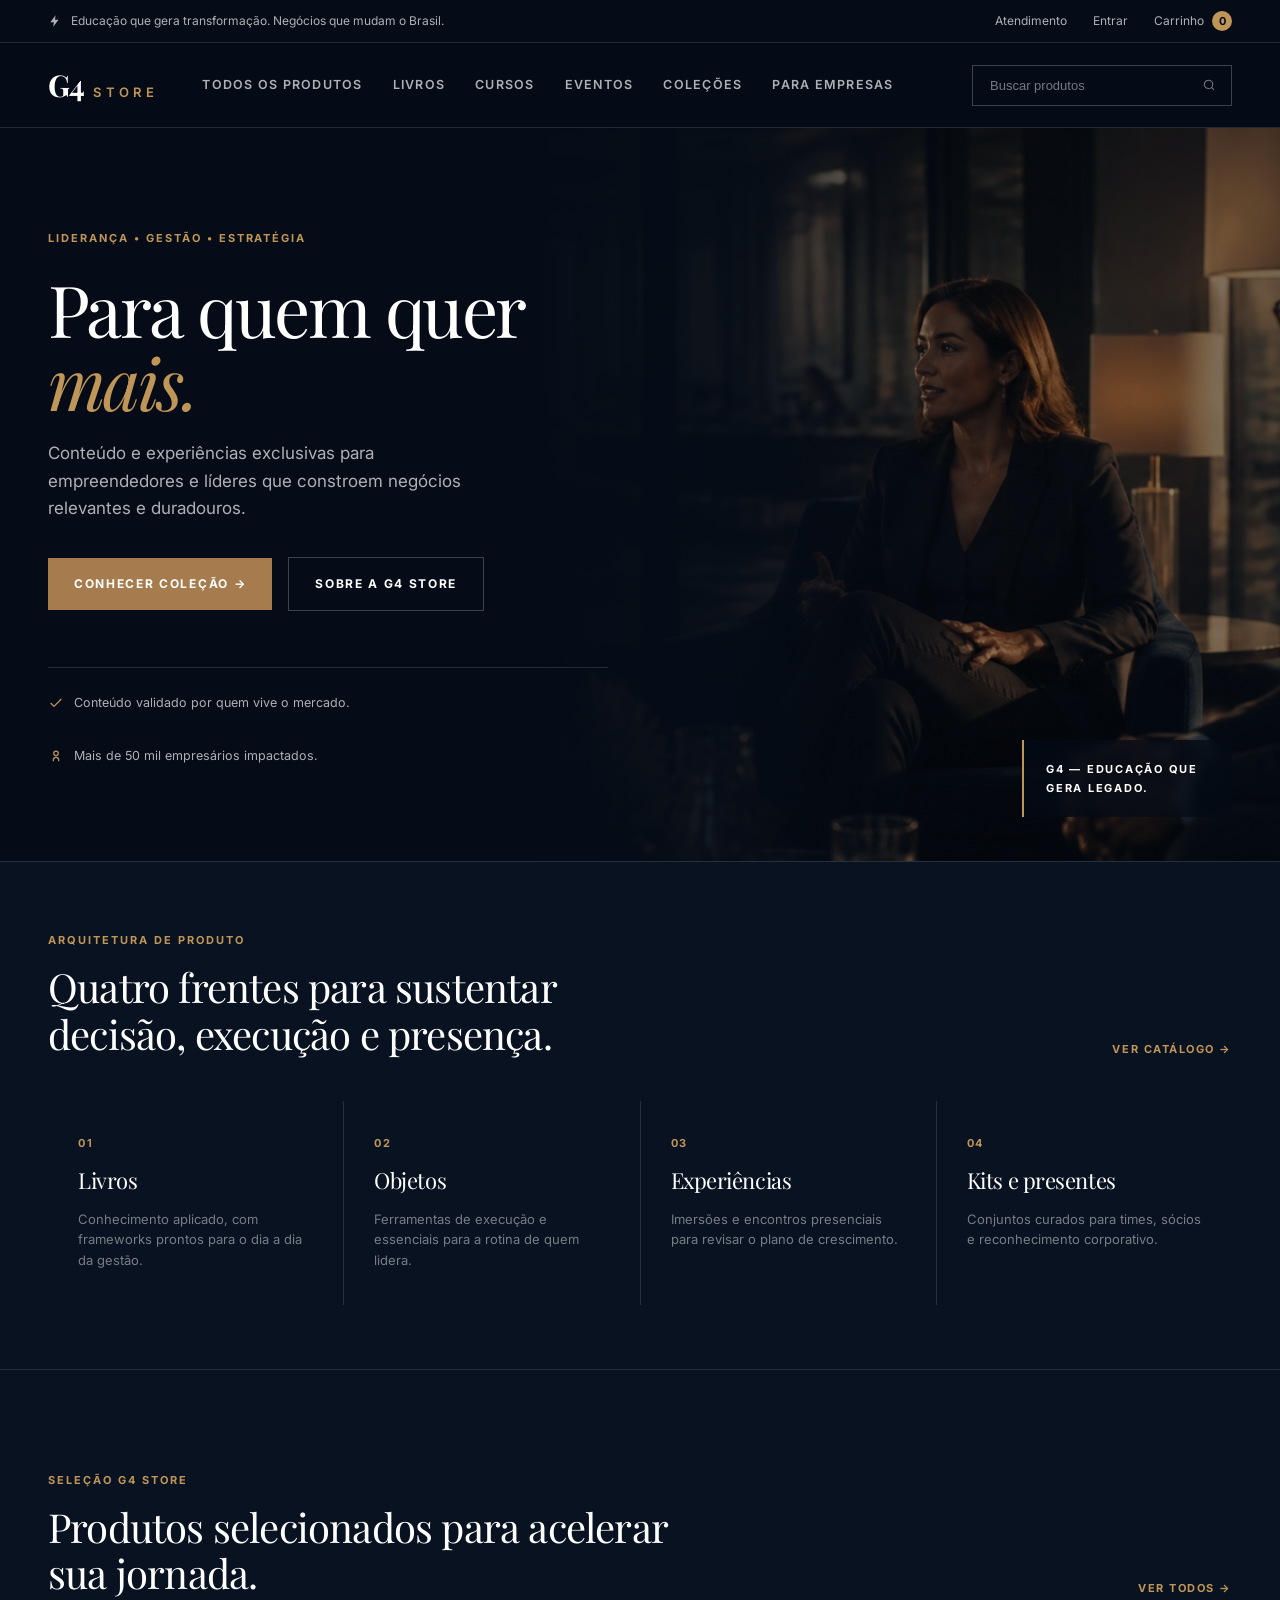
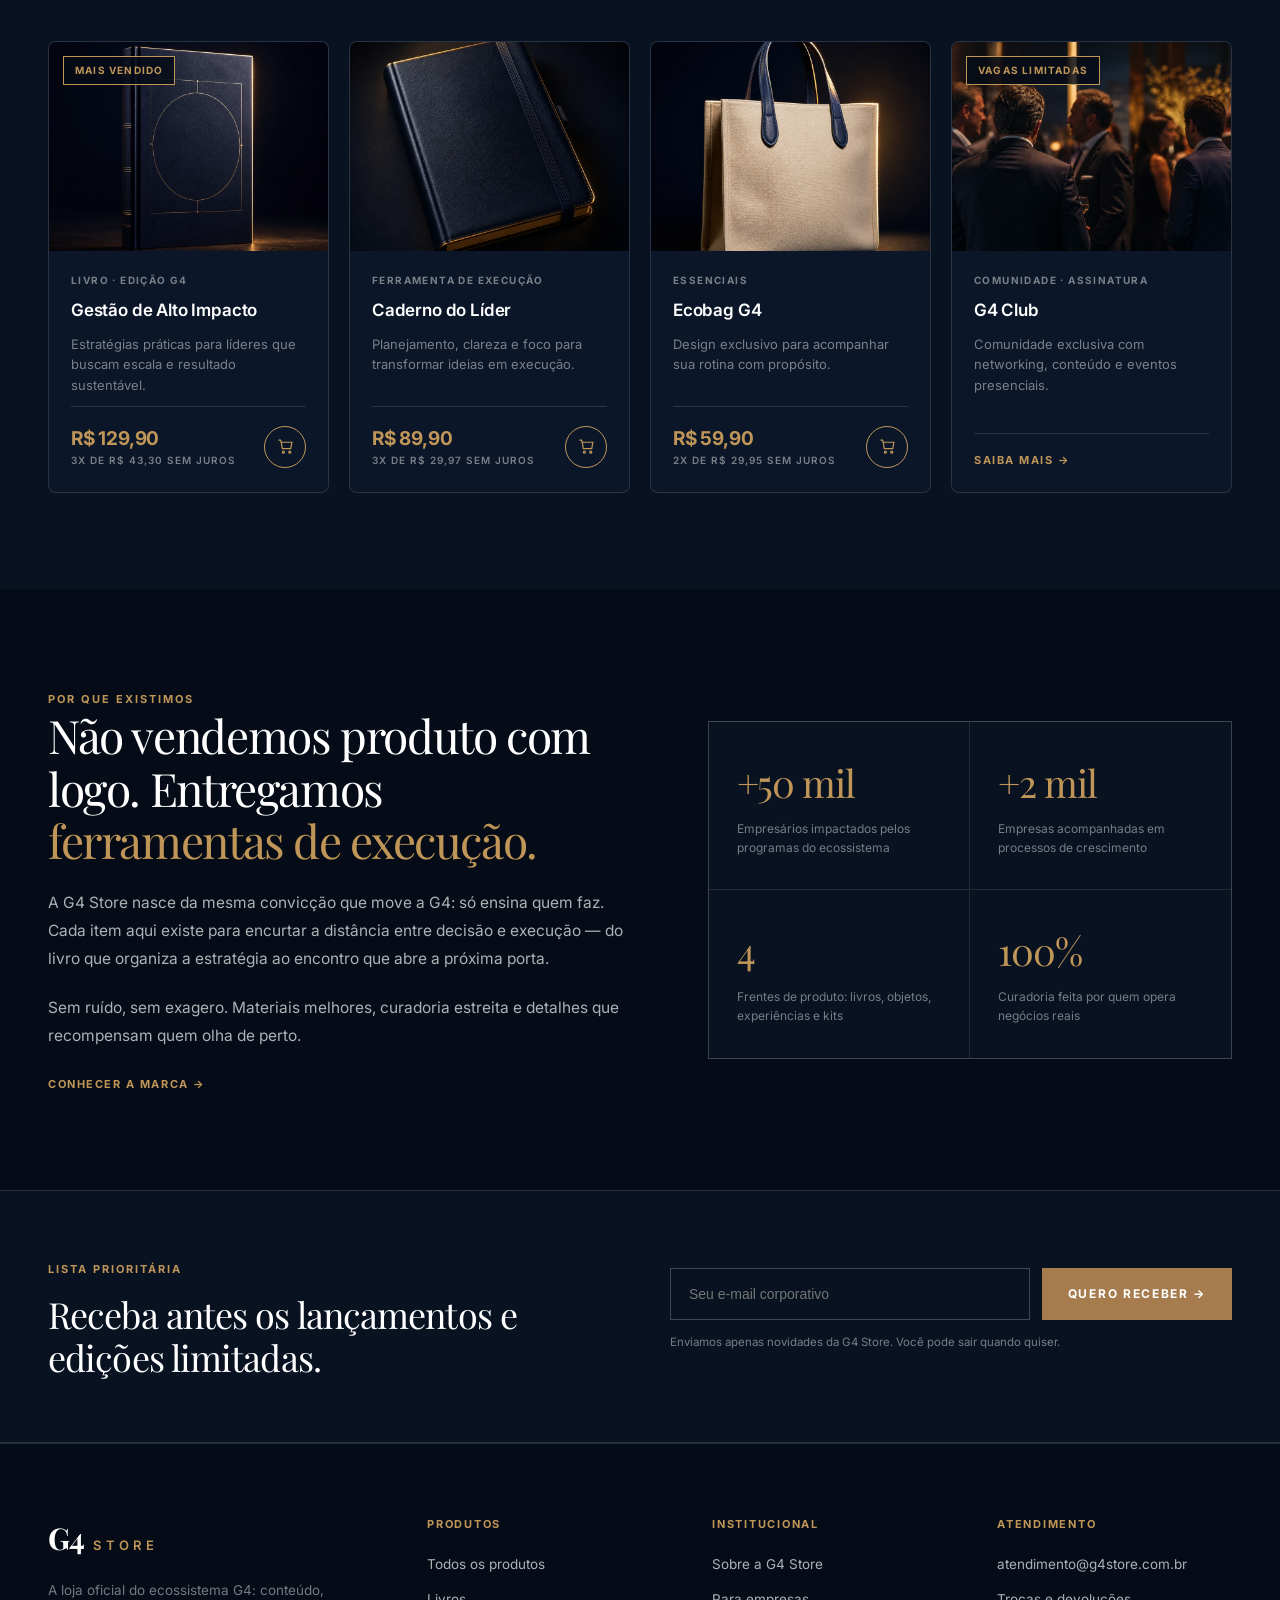
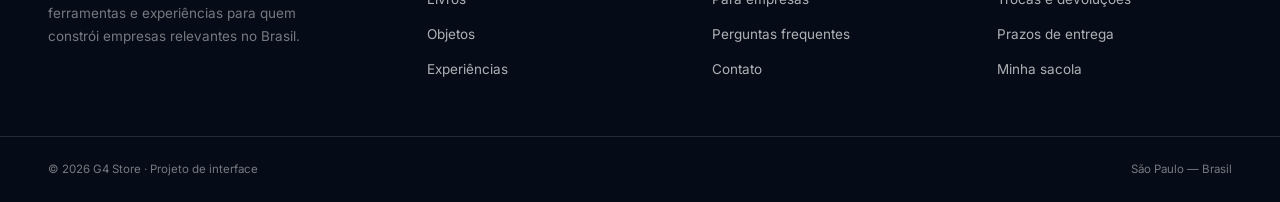
==== index.html @ 5ac9a248 "feat: implementa site da G4 Store conforme direcao visual aprovada Home, catalogo com filtros, pagin" ====
<!doctype html>
<html lang="pt-BR">
<head>
<meta charset="utf-8">
<meta name="viewport" content="width=device-width, initial-scale=1">
<title>G4 Store — Para quem quer mais</title>
<meta name="description" content="Conteúdo, ferramentas e experiências exclusivas para empreendedores e líderes que constroem negócios relevantes e duradouros.">
<link rel="preconnect" href="https://fonts.googleapis.com">
<link rel="preconnect" href="https://fonts.gstatic.com" crossorigin>
<link href="https://fonts.googleapis.com/css2?family=Playfair+Display:ital,wght@0,400;0,500;0,700;1,400;1,500&family=Inter:wght@400;500;600;700&display=swap" rel="stylesheet">
<link rel="stylesheet" href="assets/css/style.css">
</head>
<body>

<div class="topbar">
  <div class="wrap topbar__inner">
    <div class="topbar__claim">
      <svg width="14" height="14" viewBox="0 0 24 24" fill="currentColor" aria-hidden="true"><path d="M13 2 4 14h6l-1 8 9-12h-6l1-8Z"/></svg>
      <span>Educação que gera transformação. Negócios que mudam o Brasil.</span>
    </div>
    <nav class="topbar__links" aria-label="Atalhos">
      <a href="sobre.html">Atendimento</a>
      <a href="#">Entrar</a>
      <a class="cart-link" href="carrinho.html">Carrinho <span class="cart-count" data-cart-count>0</span></a>
    </nav>
  </div>
</div>

<header class="header">
  <div class="wrap header__inner">
    <a class="logo" href="index.html" aria-label="G4 Store — página inicial">
      <span class="logo__mark">G4</span>
      <span class="logo__word">Store</span>
    </a>

    <nav class="nav" data-nav aria-label="Navegação principal">
      <a href="produtos.html">Todos os produtos</a>
      <a href="produtos.html?q=livro">Livros</a>
      <a href="produtos.html?q=imersão">Cursos</a>
      <a href="produtos.html?q=experiência">Eventos</a>
      <a href="produtos.html?q=kit">Coleções</a>
      <a href="sobre.html">Para empresas</a>
    </nav>

    <form class="search" data-header-search role="search">
      <input type="search" placeholder="Buscar produtos" aria-label="Buscar produtos">
      <svg width="16" height="16" viewBox="0 0 24 24" fill="none" stroke="currentColor" stroke-width="1.8" aria-hidden="true"><circle cx="11" cy="11" r="7"/><path d="m20 20-3.6-3.6"/></svg>
    </form>

    <button class="burger" data-burger type="button" aria-label="Abrir menu" aria-expanded="false">
      <svg width="24" height="24" viewBox="0 0 24 24" fill="none" stroke="currentColor" stroke-width="1.8" aria-hidden="true"><path d="M3 6h18M3 12h18M3 18h18"/></svg>
    </button>
  </div>
</header>

<main>

  <!-- ------------------------------------------------------------ Hero -->
  <section class="hero">
    <div class="hero__media">
      <img src="assets/img/hero-executivos.jpg" alt="Líderes empresariais em conversa em ambiente corporativo">
    </div>

    <div class="wrap hero__inner">
      <div class="hero__copy">
        <span class="eyebrow">Liderança &bull; Gestão &bull; Estratégia</span>
        <h1>Para quem quer <span class="serif-italic text-gold">mais.</span></h1>
        <p>Conteúdo e experiências exclusivas para empreendedores e líderes que constroem negócios relevantes e duradouros.</p>

        <div class="hero__actions">
          <a class="btn" href="produtos.html">Conhecer coleção &rarr;</a>
          <a class="btn btn--ghost" href="sobre.html">Sobre a G4 Store</a>
        </div>

        <div class="hero__proof">
          <div>
            <svg width="16" height="16" viewBox="0 0 24 24" fill="none" stroke="#c09658" stroke-width="1.8" aria-hidden="true"><path d="m4 12 5 5L20 6"/></svg>
            <span>Conteúdo validado por quem vive o mercado.</span>
          </div>
          <div>
            <svg width="16" height="16" viewBox="0 0 24 24" fill="none" stroke="#c09658" stroke-width="1.8" aria-hidden="true"><path d="M16 20v-2a4 4 0 0 0-8 0v2"/><circle cx="12" cy="8" r="3.4"/></svg>
            <span>Mais de 50 mil empresários impactados.</span>
          </div>
        </div>
      </div>
    </div>

    <aside class="hero__badge">G4 — Educação que gera legado.</aside>
  </section>

  <!-- ------------------------------------------------------ Categorias -->
  <section class="categories">
    <div class="wrap section section--tight">
      <div class="section-head">
        <div>
          <span class="eyebrow">Arquitetura de produto</span>
          <h2>Quatro frentes para sustentar decisão, execução e presença.</h2>
        </div>
        <a class="link-arrow" href="produtos.html">Ver catálogo &rarr;</a>
      </div>

      <div class="category-grid">
        <a class="category reveal" href="produtos.html?q=livro">
          <span class="category__num">01</span>
          <h3>Livros</h3>
          <p>Conhecimento aplicado, com frameworks prontos para o dia a dia da gestão.</p>
        </a>
        <a class="category reveal" href="produtos.html?q=caderno">
          <span class="category__num">02</span>
          <h3>Objetos</h3>
          <p>Ferramentas de execução e essenciais para a rotina de quem lidera.</p>
        </a>
        <a class="category reveal" href="produtos.html?q=imersão">
          <span class="category__num">03</span>
          <h3>Experiências</h3>
          <p>Imersões e encontros presenciais para revisar o plano de crescimento.</p>
        </a>
        <a class="category reveal" href="produtos.html?q=kit">
          <span class="category__num">04</span>
          <h3>Kits e presentes</h3>
          <p>Conjuntos curados para times, sócios e reconhecimento corporativo.</p>
        </a>
      </div>
    </div>
  </section>

  <!-- --------------------------------------------------------- Vitrine -->
  <section class="showcase">
    <div class="wrap section">
      <div class="section-head">
        <div>
          <span class="eyebrow">Seleção G4 Store</span>
          <h2>Produtos selecionados para acelerar sua jornada.</h2>
        </div>
        <a class="link-arrow" href="produtos.html">Ver todos &rarr;</a>
      </div>

      <div class="product-grid" data-showcase></div>
    </div>
  </section>

  <!-- ------------------------------------------------------- Manifesto -->
  <section class="wrap section manifesto">
    <div>
      <span class="eyebrow">Por que existimos</span>
      <h2>Não vendemos produto com logo. Entregamos <span class="text-gold">ferramentas de execução.</span></h2>
      <p>A G4 Store nasce da mesma convicção que move a G4: só ensina quem faz. Cada item aqui existe para encurtar a distância entre decisão e execução — do livro que organiza a estratégia ao encontro que abre a próxima porta.</p>
      <p>Sem ruído, sem exagero. Materiais melhores, curadoria estreita e detalhes que recompensam quem olha de perto.</p>
      <a class="link-arrow" href="sobre.html" style="margin-top:26px">Conhecer a marca &rarr;</a>
    </div>

    <div class="stats reveal">
      <div class="stat"><strong>+50 mil</strong><span>Empresários impactados pelos programas do ecossistema</span></div>
      <div class="stat"><strong>+2 mil</strong><span>Empresas acompanhadas em processos de crescimento</span></div>
      <div class="stat"><strong>4</strong><span>Frentes de produto: livros, objetos, experiências e kits</span></div>
      <div class="stat"><strong>100%</strong><span>Curadoria feita por quem opera negócios reais</span></div>
    </div>
  </section>

  <!-- ------------------------------------------------------ Newsletter -->
  <section class="newsletter">
    <div class="wrap section section--tight newsletter__inner">
      <div>
        <span class="eyebrow">Lista prioritária</span>
        <h2>Receba antes os lançamentos e edições limitadas.</h2>
      </div>
      <div>
        <form data-newsletter>
          <input type="email" placeholder="Seu e-mail corporativo" required aria-label="Seu e-mail">
          <button class="btn" type="submit">Quero receber &rarr;</button>
        </form>
        <small>Enviamos apenas novidades da G4 Store. Você pode sair quando quiser.</small>
        <p class="form-msg" data-newsletter-msg></p>
      </div>
    </div>
  </section>

</main>

<footer class="footer">
  <div class="wrap footer__grid">
    <div>
      <a class="logo" href="index.html">
        <span class="logo__mark">G4</span>
        <span class="logo__word">Store</span>
      </a>
      <p>A loja oficial do ecossistema G4: conteúdo, ferramentas e experiências para quem constrói empresas relevantes no Brasil.</p>
    </div>
    <div>
      <h4>Produtos</h4>
      <ul>
        <li><a href="produtos.html">Todos os produtos</a></li>
        <li><a href="produtos.html?q=livro">Livros</a></li>
        <li><a href="produtos.html?q=caderno">Objetos</a></li>
        <li><a href="produtos.html?q=imersão">Experiências</a></li>
      </ul>
    </div>
    <div>
      <h4>Institucional</h4>
      <ul>
        <li><a href="sobre.html">Sobre a G4 Store</a></li>
        <li><a href="sobre.html#empresas">Para empresas</a></li>
        <li><a href="sobre.html#faq">Perguntas frequentes</a></li>
        <li><a href="sobre.html#contato">Contato</a></li>
      </ul>
    </div>
    <div>
      <h4>Atendimento</h4>
      <ul>
        <li><a href="mailto:atendimento@g4store.com.br">atendimento@g4store.com.br</a></li>
        <li><a href="sobre.html#faq">Trocas e devoluções</a></li>
        <li><a href="sobre.html#faq">Prazos de entrega</a></li>
        <li><a href="carrinho.html">Minha sacola</a></li>
      </ul>
    </div>
  </div>
  <div class="wrap footer__bar">
    <span>&copy; <span data-year>2026</span> G4 Store · Projeto de interface</span>
    <span>São Paulo — Brasil</span>
  </div>
</footer>

<div class="toast" data-toast role="status" aria-live="polite"></div>

<script src="assets/js/products.js"></script>
<script src="assets/js/app.js"></script>
</body>
</html>
---- assets/css/style.css ----
/* ==========================================================================
   G4 Store — Design System
   Estética de luxo executivo: sobriedade financeira + editorial premium.
   ========================================================================== */

:root {
  /* Cores */
  --navy-900: #050c17;
  --navy-800: #081221;
  --navy-700: #0b1729;
  --navy-600: #122139;
  --gold: #c09658;
  --gold-soft: #d8b681;
  --bronze: #a67c4e;
  --ivory: #f5f2ec;
  --white: #ffffff;
  --text-dim: rgba(255, 255, 255, 0.68);
  --text-faint: rgba(255, 255, 255, 0.45);
  --line: rgba(255, 255, 255, 0.12);
  --line-strong: rgba(255, 255, 255, 0.22);

  /* Tipografia */
  --serif: "Playfair Display", "Libre Baskerville", Georgia, serif;
  --sans: "Inter", -apple-system, BlinkMacSystemFont, "Segoe UI", Arial, sans-serif;

  /* Layout */
  --max: 1360px;
  --gutter: 48px;
  --radius: 8px;
  --ease: cubic-bezier(0.22, 0.61, 0.36, 1);
}

/* --------------------------------------------------------------- Reset --- */

*,
*::before,
*::after {
  box-sizing: border-box;
}

html {
  scroll-behavior: smooth;
}

body {
  margin: 0;
  background: var(--navy-900);
  color: var(--white);
  font-family: var(--sans);
  font-size: 16px;
  line-height: 1.5;
  -webkit-font-smoothing: antialiased;
}

img {
  display: block;
  max-width: 100%;
}

a {
  color: inherit;
  text-decoration: none;
}

button {
  font: inherit;
  cursor: pointer;
  border: 0;
  background: none;
  color: inherit;
}

ul {
  margin: 0;
  padding: 0;
  list-style: none;
}

h1,
h2,
h3,
h4 {
  margin: 0;
  font-weight: 400;
}

/* -------------------------------------------------------------- Layout --- */

.wrap {
  width: 100%;
  max-width: var(--max);
  margin-inline: auto;
  padding-inline: var(--gutter);
}

.section {
  padding-block: 96px;
}

.section--tight {
  padding-block: 64px;
}

/* ---------------------------------------------------------- Utilitários --- */

.eyebrow {
  display: inline-flex;
  align-items: center;
  gap: 10px;
  font-size: 11px;
  font-weight: 700;
  letter-spacing: 0.18em;
  text-transform: uppercase;
  color: var(--gold);
}

.section-head {
  display: flex;
  align-items: flex-end;
  justify-content: space-between;
  gap: 40px;
  margin-bottom: 44px;
}

.section-head h2 {
  margin-top: 14px;
  max-width: 620px;
  font-family: var(--serif);
  font-size: clamp(30px, 3.4vw, 40px);
  line-height: 1.16;
  letter-spacing: -0.02em;
}

.text-gold {
  color: var(--gold);
}

.serif-italic {
  font-style: italic;
}

/* Botões */

.btn {
  display: inline-flex;
  align-items: center;
  gap: 12px;
  padding: 17px 26px;
  background: var(--bronze);
  color: var(--white);
  font-size: 12px;
  font-weight: 700;
  letter-spacing: 0.14em;
  text-transform: uppercase;
  transition: background 0.25s var(--ease), transform 0.25s var(--ease);
}

.btn:hover {
  background: var(--gold);
  transform: translateY(-2px);
}

.btn--ghost {
  background: transparent;
  border: 1px solid var(--line-strong);
}

.btn--ghost:hover {
  background: rgba(192, 150, 88, 0.14);
  border-color: var(--gold);
}

.btn--block {
  width: 100%;
  justify-content: center;
}

.link-arrow {
  display: inline-flex;
  align-items: center;
  gap: 9px;
  font-size: 11px;
  font-weight: 700;
  letter-spacing: 0.14em;
  text-transform: uppercase;
  color: var(--gold);
  white-space: nowrap;
  transition: gap 0.25s var(--ease);
}

.link-arrow:hover {
  gap: 15px;
}

/* ----------------------------------------------------------- Topbar --- */

.topbar {
  background: var(--navy-900);
  border-bottom: 1px solid var(--line);
  font-size: 12px;
  color: var(--text-dim);
}

.topbar__inner {
  display: flex;
  align-items: center;
  justify-content: space-between;
  gap: 24px;
  min-height: 42px;
}

.topbar__claim {
  display: flex;
  align-items: center;
  gap: 9px;
}

.topbar__links {
  display: flex;
  align-items: center;
  gap: 26px;
}

.topbar__links a:hover {
  color: var(--white);
}

.cart-link {
  display: inline-flex;
  align-items: center;
  gap: 8px;
}

.cart-count {
  display: inline-grid;
  place-items: center;
  min-width: 20px;
  height: 20px;
  padding-inline: 6px;
  border-radius: 99px;
  background: var(--gold);
  color: var(--navy-900);
  font-size: 11px;
  font-weight: 700;
}

/* ----------------------------------------------------------- Header --- */

.header {
  position: sticky;
  top: 0;
  z-index: 40;
  background: rgba(5, 12, 23, 0.94);
  backdrop-filter: blur(10px);
  border-bottom: 1px solid var(--line);
}

.header__inner {
  display: flex;
  align-items: center;
  gap: 44px;
  min-height: 84px;
}

.logo {
  display: inline-flex;
  align-items: baseline;
  gap: 9px;
  white-space: nowrap;
}

.logo__mark {
  font-family: var(--serif);
  font-size: 30px;
  font-weight: 700;
  letter-spacing: -0.03em;
}

.logo__word {
  font-size: 13px;
  font-weight: 600;
  letter-spacing: 0.34em;
  text-transform: uppercase;
  color: var(--gold);
}

.nav {
  display: flex;
  align-items: center;
  gap: 30px;
  margin-right: auto;
}

.nav a {
  position: relative;
  font-size: 12.5px;
  font-weight: 600;
  letter-spacing: 0.1em;
  text-transform: uppercase;
  color: var(--text-dim);
  transition: color 0.2s var(--ease);
}

.nav a::after {
  content: "";
  position: absolute;
  left: 0;
  bottom: -7px;
  width: 0;
  height: 1px;
  background: var(--gold);
  transition: width 0.25s var(--ease);
}

.nav a:hover,
.nav a[aria-current="page"] {
  color: var(--white);
}

.nav a:hover::after,
.nav a[aria-current="page"]::after {
  width: 100%;
}

.search {
  display: flex;
  align-items: center;
  gap: 10px;
  width: 260px;
  padding: 11px 15px;
  border: 1px solid var(--line-strong);
  color: var(--text-faint);
}

.search input {
  width: 100%;
  border: 0;
  background: none;
  color: var(--white);
  font-size: 13px;
  outline: none;
}

.search input::placeholder {
  color: var(--text-faint);
}

.burger {
  display: none;
  padding: 8px;
}

/* ------------------------------------------------------------- Hero --- */

.hero {
  position: relative;
  overflow: hidden;
  background: var(--navy-900);
}

.hero__media {
  position: absolute;
  inset: 0 0 0 42%;
  width: 58%;
}

.hero__media img {
  width: 100%;
  height: 100%;
  object-fit: cover;
  object-position: 50% 40%;
}

.hero__media::after {
  content: "";
  position: absolute;
  inset: 0;
  background: linear-gradient(
    90deg,
    var(--navy-900) 0%,
    rgba(5, 12, 23, 0.92) 26%,
    rgba(5, 12, 23, 0.35) 62%,
    rgba(5, 12, 23, 0.55) 100%
  );
}

.hero__inner {
  position: relative;
  z-index: 2;
  display: flex;
  flex-direction: column;
  justify-content: center;
  min-height: 620px;
  padding-block: 96px;
}

.hero__copy {
  max-width: 560px;
}

.hero h1 {
  margin: 24px 0 22px;
  font-family: var(--serif);
  font-size: clamp(46px, 5.6vw, 78px);
  line-height: 1.02;
  letter-spacing: -0.035em;
}

.hero p {
  margin: 0;
  max-width: 460px;
  font-size: 17px;
  line-height: 1.62;
  color: var(--text-dim);
}

.hero__actions {
  display: flex;
  flex-wrap: wrap;
  align-items: center;
  gap: 16px;
  margin-top: 34px;
}

.hero__proof {
  display: flex;
  flex-wrap: wrap;
  gap: 34px;
  margin-top: 56px;
  padding-top: 26px;
  border-top: 1px solid var(--line);
  max-width: 620px;
}

.hero__proof div {
  display: flex;
  align-items: center;
  gap: 10px;
  font-size: 12.5px;
  color: var(--text-dim);
}

.hero__badge {
  position: absolute;
  right: var(--gutter);
  bottom: 44px;
  z-index: 2;
  max-width: 210px;
  padding: 20px 22px;
  border-left: 2px solid var(--gold);
  background: rgba(5, 12, 23, 0.72);
  backdrop-filter: blur(6px);
  font-size: 11px;
  font-weight: 700;
  letter-spacing: 0.16em;
  line-height: 1.7;
  text-transform: uppercase;
}

/* --------------------------------------------------------- Categorias --- */

.categories {
  background: var(--navy-800);
  border-block: 1px solid var(--line);
}

.category-grid {
  display: grid;
  grid-template-columns: repeat(4, 1fr);
  gap: 1px;
  background: var(--line);
}

.category {
  display: flex;
  flex-direction: column;
  gap: 12px;
  padding: 34px 30px;
  background: var(--navy-800);
  transition: background 0.3s var(--ease);
}

.category:hover {
  background: var(--navy-700);
}

.category__num {
  font-size: 11px;
  font-weight: 700;
  letter-spacing: 0.14em;
  color: var(--gold);
}

.category h3 {
  font-family: var(--serif);
  font-size: 22px;
  letter-spacing: -0.02em;
}

.category p {
  margin: 0;
  font-size: 13px;
  line-height: 1.6;
  color: var(--text-faint);
}

/* ----------------------------------------------------------- Produtos --- */

.showcase {
  background: var(--navy-800);
}

.product-grid {
  display: grid;
  grid-template-columns: repeat(4, 1fr);
  gap: 20px;
}

.product-grid--wide {
  grid-template-columns: repeat(3, 1fr);
  gap: 24px;
}

.card {
  display: flex;
  flex-direction: column;
  overflow: hidden;
  border: 1px solid var(--line);
  border-radius: var(--radius);
  background: var(--navy-700);
  transition: transform 0.3s var(--ease), border-color 0.3s var(--ease);
}

.card:hover {
  transform: translateY(-4px);
  border-color: rgba(192, 150, 88, 0.5);
}

.card__media {
  position: relative;
  aspect-ratio: 4 / 3;
  overflow: hidden;
  background: var(--navy-600);
}

.card__media img {
  width: 100%;
  height: 100%;
  object-fit: cover;
  transition: transform 0.6s var(--ease);
}

.card:hover .card__media img {
  transform: scale(1.05);
}

.card__tag {
  position: absolute;
  top: 14px;
  left: 14px;
  padding: 6px 11px;
  background: rgba(5, 12, 23, 0.82);
  border: 1px solid var(--gold);
  font-size: 10px;
  font-weight: 700;
  letter-spacing: 0.12em;
  text-transform: uppercase;
  color: var(--gold);
}

.card__body {
  display: flex;
  flex: 1;
  flex-direction: column;
  gap: 10px;
  padding: 22px 22px 24px;
}

.card__kicker {
  font-size: 10px;
  font-weight: 700;
  letter-spacing: 0.14em;
  text-transform: uppercase;
  color: var(--text-faint);
}

.card h3 {
  font-size: 17px;
  font-weight: 600;
  letter-spacing: -0.01em;
}

.card p {
  margin: 0;
  font-size: 13px;
  line-height: 1.6;
  color: var(--text-faint);
}

.card__foot {
  display: flex;
  align-items: center;
  justify-content: space-between;
  gap: 14px;
  margin-top: auto;
  padding-top: 18px;
  border-top: 1px solid var(--line);
}

.price {
  font-size: 19px;
  font-weight: 700;
  letter-spacing: -0.01em;
  color: var(--gold);
}

.price small {
  display: block;
  font-size: 10px;
  font-weight: 600;
  letter-spacing: 0.1em;
  text-transform: uppercase;
  color: var(--text-faint);
}

.icon-btn {
  display: grid;
  place-items: center;
  width: 42px;
  height: 42px;
  border: 1px solid var(--gold);
  border-radius: 99px;
  color: var(--gold);
  transition: background 0.25s var(--ease), color 0.25s var(--ease);
}

.icon-btn:hover {
  background: var(--gold);
  color: var(--navy-900);
}

.icon-btn.is-added {
  background: var(--gold);
  color: var(--navy-900);
}

/* ----------------------------------------------------------- Filtros --- */

.filters {
  display: flex;
  flex-wrap: wrap;
  gap: 10px;
  margin-bottom: 36px;
}

.chip {
  padding: 11px 19px;
  border: 1px solid var(--line-strong);
  border-radius: 99px;
  font-size: 11.5px;
  font-weight: 600;
  letter-spacing: 0.1em;
  text-transform: uppercase;
  color: var(--text-dim);
  transition: all 0.25s var(--ease);
}

.chip:hover {
  color: var(--white);
  border-color: var(--gold);
}

.chip.is-active {
  background: var(--gold);
  border-color: var(--gold);
  color: var(--navy-900);
}

.empty {
  padding: 60px 0;
  text-align: center;
  color: var(--text-faint);
}

/* ------------------------------------------------------- Manifesto --- */

.manifesto {
  display: grid;
  grid-template-columns: 1.05fr 0.95fr;
  gap: 80px;
  align-items: center;
}

.manifesto h2 {
  font-family: var(--serif);
  font-size: clamp(32px, 3.8vw, 46px);
  line-height: 1.14;
  letter-spacing: -0.03em;
}

.manifesto p {
  margin: 22px 0 0;
  font-size: 15.5px;
  line-height: 1.8;
  color: var(--text-dim);
}

.stats {
  display: grid;
  grid-template-columns: 1fr 1fr;
  gap: 1px;
  background: var(--line);
  border: 1px solid var(--line);
}

.stat {
  padding: 32px 28px;
  background: var(--navy-800);
}

.stat strong {
  display: block;
  font-family: var(--serif);
  font-size: 38px;
  font-weight: 400;
  letter-spacing: -0.03em;
  color: var(--gold);
}

.stat span {
  display: block;
  margin-top: 8px;
  font-size: 12px;
  line-height: 1.6;
  color: var(--text-faint);
}

/* ------------------------------------------------------ Newsletter --- */

.newsletter {
  background: var(--navy-800);
  border-block: 1px solid var(--line);
}

.newsletter__inner {
  display: grid;
  grid-template-columns: 1fr 1fr;
  gap: 60px;
  align-items: center;
}

.newsletter h2 {
  margin-top: 14px;
  font-family: var(--serif);
  font-size: clamp(28px, 3vw, 36px);
  line-height: 1.18;
  letter-spacing: -0.025em;
}

.newsletter form {
  display: flex;
  gap: 12px;
}

.newsletter input {
  flex: 1;
  padding: 17px 18px;
  border: 1px solid var(--line-strong);
  background: transparent;
  color: var(--white);
  font-size: 14px;
  outline: none;
}

.newsletter input:focus {
  border-color: var(--gold);
}

.newsletter small {
  display: block;
  margin-top: 14px;
  font-size: 11.5px;
  color: var(--text-faint);
}

.form-msg {
  margin-top: 14px;
  font-size: 12.5px;
  color: var(--gold);
}

/* ---------------------------------------------------------- Footer --- */

.footer {
  background: var(--navy-900);
  border-top: 1px solid var(--line);
  padding-top: 72px;
}

.footer__grid {
  display: grid;
  grid-template-columns: 1.4fr 1fr 1fr 1fr;
  gap: 50px;
  padding-bottom: 56px;
}

.footer p {
  margin: 18px 0 0;
  max-width: 300px;
  font-size: 13.5px;
  line-height: 1.7;
  color: var(--text-faint);
}

.footer h4 {
  margin-bottom: 18px;
  font-size: 11px;
  font-weight: 700;
  letter-spacing: 0.16em;
  text-transform: uppercase;
  color: var(--gold);
}

.footer li + li {
  margin-top: 11px;
}

.footer li a {
  font-size: 13.5px;
  color: var(--text-dim);
}

.footer li a:hover {
  color: var(--white);
}

.footer__bar {
  display: flex;
  flex-wrap: wrap;
  align-items: center;
  justify-content: space-between;
  gap: 16px;
  padding-block: 24px;
  border-top: 1px solid var(--line);
  font-size: 11.5px;
  color: var(--text-faint);
}

/* ------------------------------------------------- Página de produto --- */

.breadcrumb {
  display: flex;
  gap: 10px;
  padding-block: 26px;
  font-size: 11.5px;
  letter-spacing: 0.08em;
  text-transform: uppercase;
  color: var(--text-faint);
}

.pdp {
  display: grid;
  grid-template-columns: 1fr 1fr;
  gap: 70px;
  align-items: start;
  padding-bottom: 96px;
}

.pdp__media {
  overflow: hidden;
  border: 1px solid var(--line);
  border-radius: var(--radius);
  background: var(--navy-700);
}

.pdp__media img {
  width: 100%;
  aspect-ratio: 1 / 1;
  object-fit: cover;
}

.pdp h1 {
  margin: 16px 0 18px;
  font-family: var(--serif);
  font-size: clamp(32px, 3.6vw, 46px);
  line-height: 1.1;
  letter-spacing: -0.03em;
}

.pdp__lead {
  font-size: 16px;
  line-height: 1.75;
  color: var(--text-dim);
}

.pdp__price {
  margin: 30px 0;
  padding-block: 24px;
  border-block: 1px solid var(--line);
}

.pdp__price strong {
  font-family: var(--serif);
  font-size: 40px;
  font-weight: 400;
  letter-spacing: -0.03em;
  color: var(--gold);
}

.pdp__price span {
  display: block;
  margin-top: 8px;
  font-size: 12px;
  color: var(--text-faint);
}

.pdp__list {
  margin: 30px 0 0;
}

.pdp__list li {
  display: flex;
  gap: 12px;
  padding-block: 12px;
  border-bottom: 1px solid var(--line);
  font-size: 14px;
  color: var(--text-dim);
}

.pdp__list li::before {
  content: "—";
  color: var(--gold);
}

/* ------------------------------------------------------- Carrinho --- */

.cart-table {
  width: 100%;
  border-collapse: collapse;
}

.cart-table th {
  padding-bottom: 16px;
  border-bottom: 1px solid var(--line-strong);
  text-align: left;
  font-size: 11px;
  font-weight: 700;
  letter-spacing: 0.14em;
  text-transform: uppercase;
  color: var(--text-faint);
}

.cart-table td {
  padding-block: 20px;
  border-bottom: 1px solid var(--line);
  vertical-align: middle;
  font-size: 14px;
}

.cart-item {
  display: flex;
  align-items: center;
  gap: 18px;
}

.cart-item img {
  width: 74px;
  height: 74px;
  object-fit: cover;
  border-radius: 4px;
}

.qty {
  display: inline-flex;
  align-items: center;
  border: 1px solid var(--line-strong);
}

.qty button {
  width: 34px;
  height: 36px;
  color: var(--gold);
}

.qty span {
  width: 36px;
  text-align: center;
  font-size: 14px;
}

.cart-summary {
  display: flex;
  flex-direction: column;
  gap: 14px;
  margin-top: 40px;
  margin-left: auto;
  max-width: 360px;
  padding: 28px;
  border: 1px solid var(--line);
  background: var(--navy-800);
}

.cart-summary__row {
  display: flex;
  justify-content: space-between;
  font-size: 14px;
  color: var(--text-dim);
}

.cart-summary__total {
  display: flex;
  justify-content: space-between;
  align-items: baseline;
  padding-top: 14px;
  border-top: 1px solid var(--line);
}

.cart-summary__total strong {
  font-family: var(--serif);
  font-size: 30px;
  font-weight: 400;
  color: var(--gold);
}

/* -------------------------------------------------------- Toast --- */

.toast {
  position: fixed;
  right: 24px;
  bottom: 24px;
  z-index: 90;
  display: flex;
  align-items: center;
  gap: 12px;
  padding: 16px 20px;
  border-left: 2px solid var(--gold);
  background: var(--navy-700);
  box-shadow: 0 18px 46px rgba(0, 0, 0, 0.45);
  font-size: 13.5px;
  opacity: 0;
  transform: translateY(14px);
  pointer-events: none;
  transition: opacity 0.3s var(--ease), transform 0.3s var(--ease);
}

.toast.is-visible {
  opacity: 1;
  transform: translateY(0);
}

/* --------------------------------------------------------- Reveal --- */

.reveal {
  opacity: 0;
  transform: translateY(18px);
  transition: opacity 0.7s var(--ease), transform 0.7s var(--ease);
}

.reveal.is-visible {
  opacity: 1;
  transform: none;
}

/* ------------------------------------------------------ Responsivo --- */

@media (max-width: 1180px) {
  :root {
    --gutter: 32px;
  }

  .nav {
    gap: 20px;
  }

  .search {
    width: 190px;
  }

  .product-grid {
    grid-template-columns: repeat(2, 1fr);
  }

  .category-grid {
    grid-template-columns: repeat(2, 1fr);
  }

  .manifesto {
    gap: 48px;
  }
}

@media (max-width: 900px) {
  .section {
    padding-block: 68px;
  }

  .topbar__claim {
    display: none;
  }

  .topbar__inner {
    justify-content: flex-end;
  }

  .burger {
    display: block;
    margin-left: auto;
  }

  .nav {
    position: fixed;
    inset: 126px 0 auto;
    z-index: 30;
    display: none;
    flex-direction: column;
    align-items: flex-start;
    gap: 4px;
    padding: 20px var(--gutter) 28px;
    background: var(--navy-800);
    border-bottom: 1px solid var(--line);
  }

  .nav.is-open {
    display: flex;
  }

  .nav a {
    padding-block: 12px;
    font-size: 14px;
  }

  .search {
    display: none;
  }

  .hero__media {
    inset: 0;
    width: 100%;
  }

  .hero__media::after {
    background: linear-gradient(
      180deg,
      rgba(5, 12, 23, 0.86) 0%,
      rgba(5, 12, 23, 0.92) 55%,
      var(--navy-900) 100%
    );
  }

  .hero__inner {
    min-height: 560px;
  }

  .hero__badge {
    display: none;
  }

  .section-head {
    flex-direction: column;
    align-items: flex-start;
    gap: 18px;
  }

  .manifesto,
  .newsletter__inner,
  .pdp {
    grid-template-columns: 1fr;
  }

  .product-grid--wide {
    grid-template-columns: repeat(2, 1fr);
  }

  .footer__grid {
    grid-template-columns: 1fr 1fr;
    gap: 36px;
  }
}

@media (max-width: 620px) {
  :root {
    --gutter: 20px;
  }

  .product-grid,
  .product-grid--wide,
  .category-grid,
  .stats {
    grid-template-columns: 1fr;
  }

  .newsletter form {
    flex-direction: column;
  }

  .footer__grid {
    grid-template-columns: 1fr;
  }

  .cart-table thead {
    display: none;
  }

  .cart-summary {
    max-width: none;
  }
}
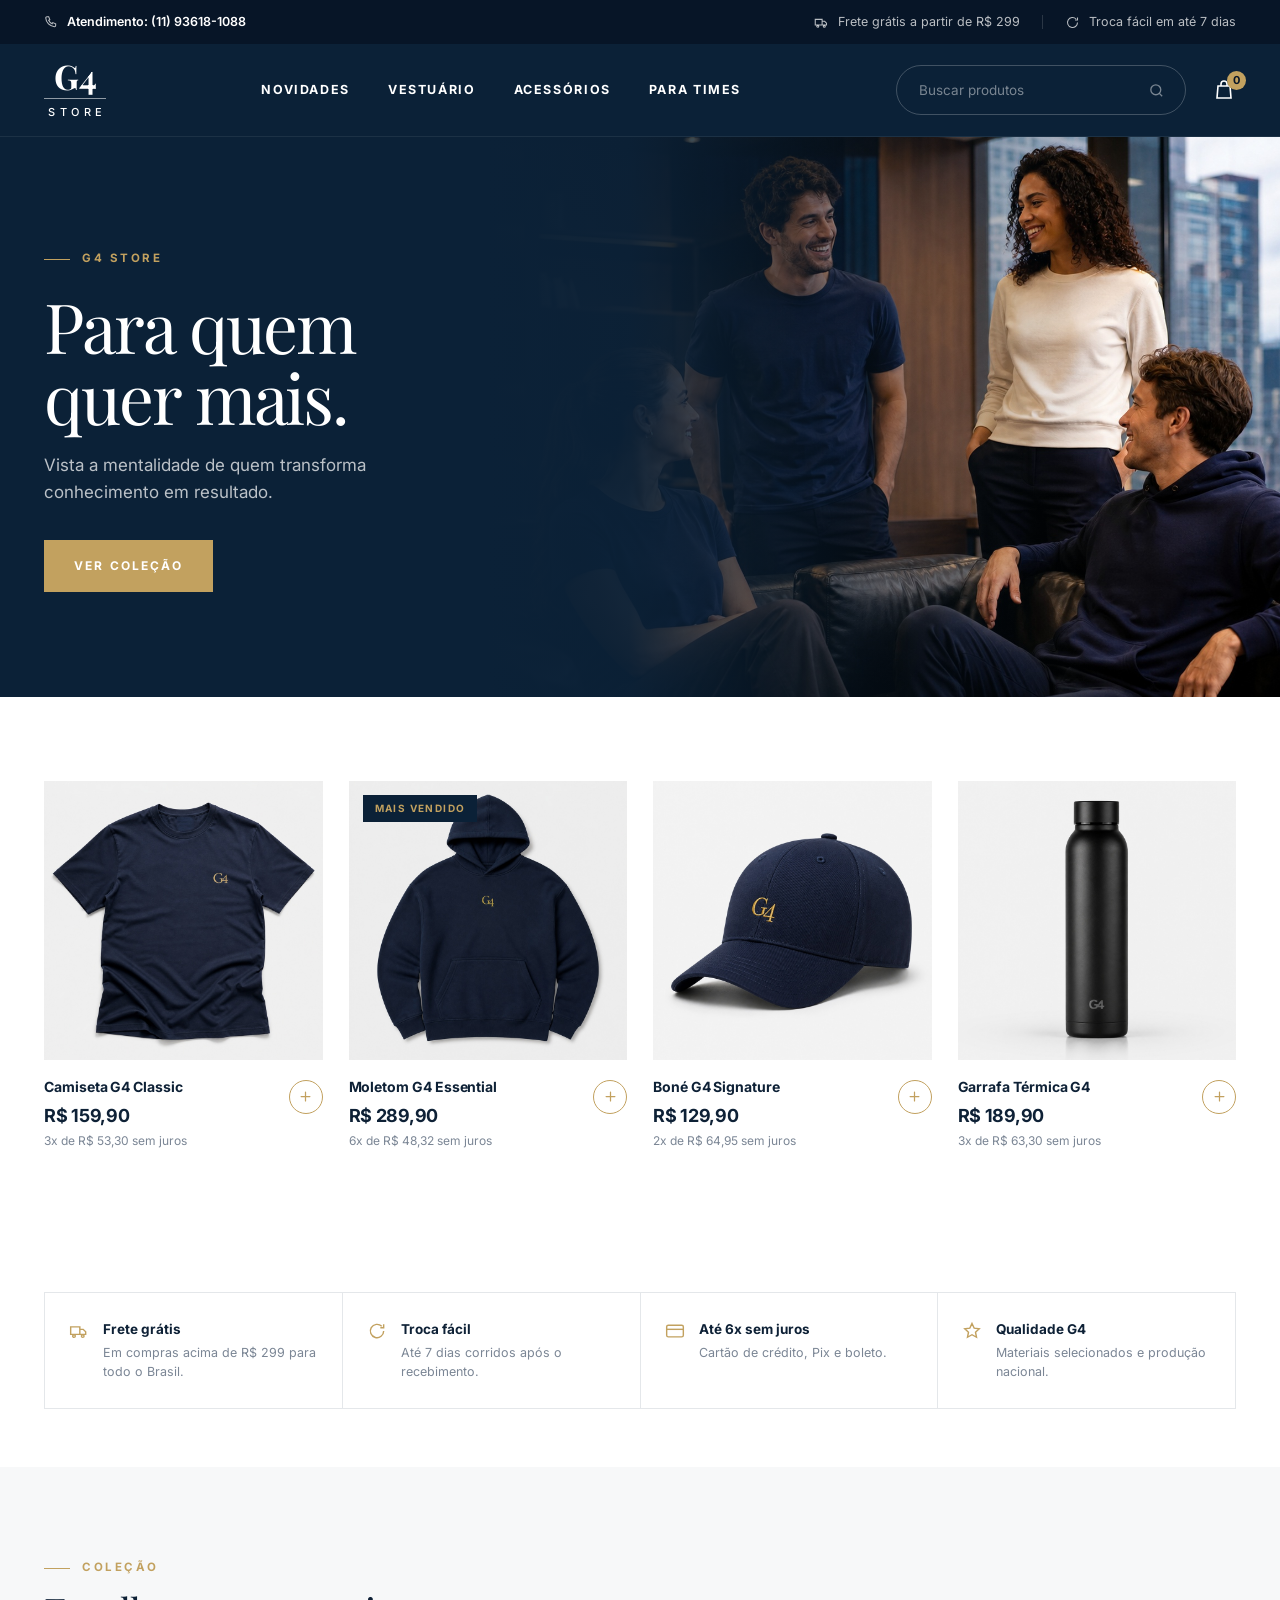
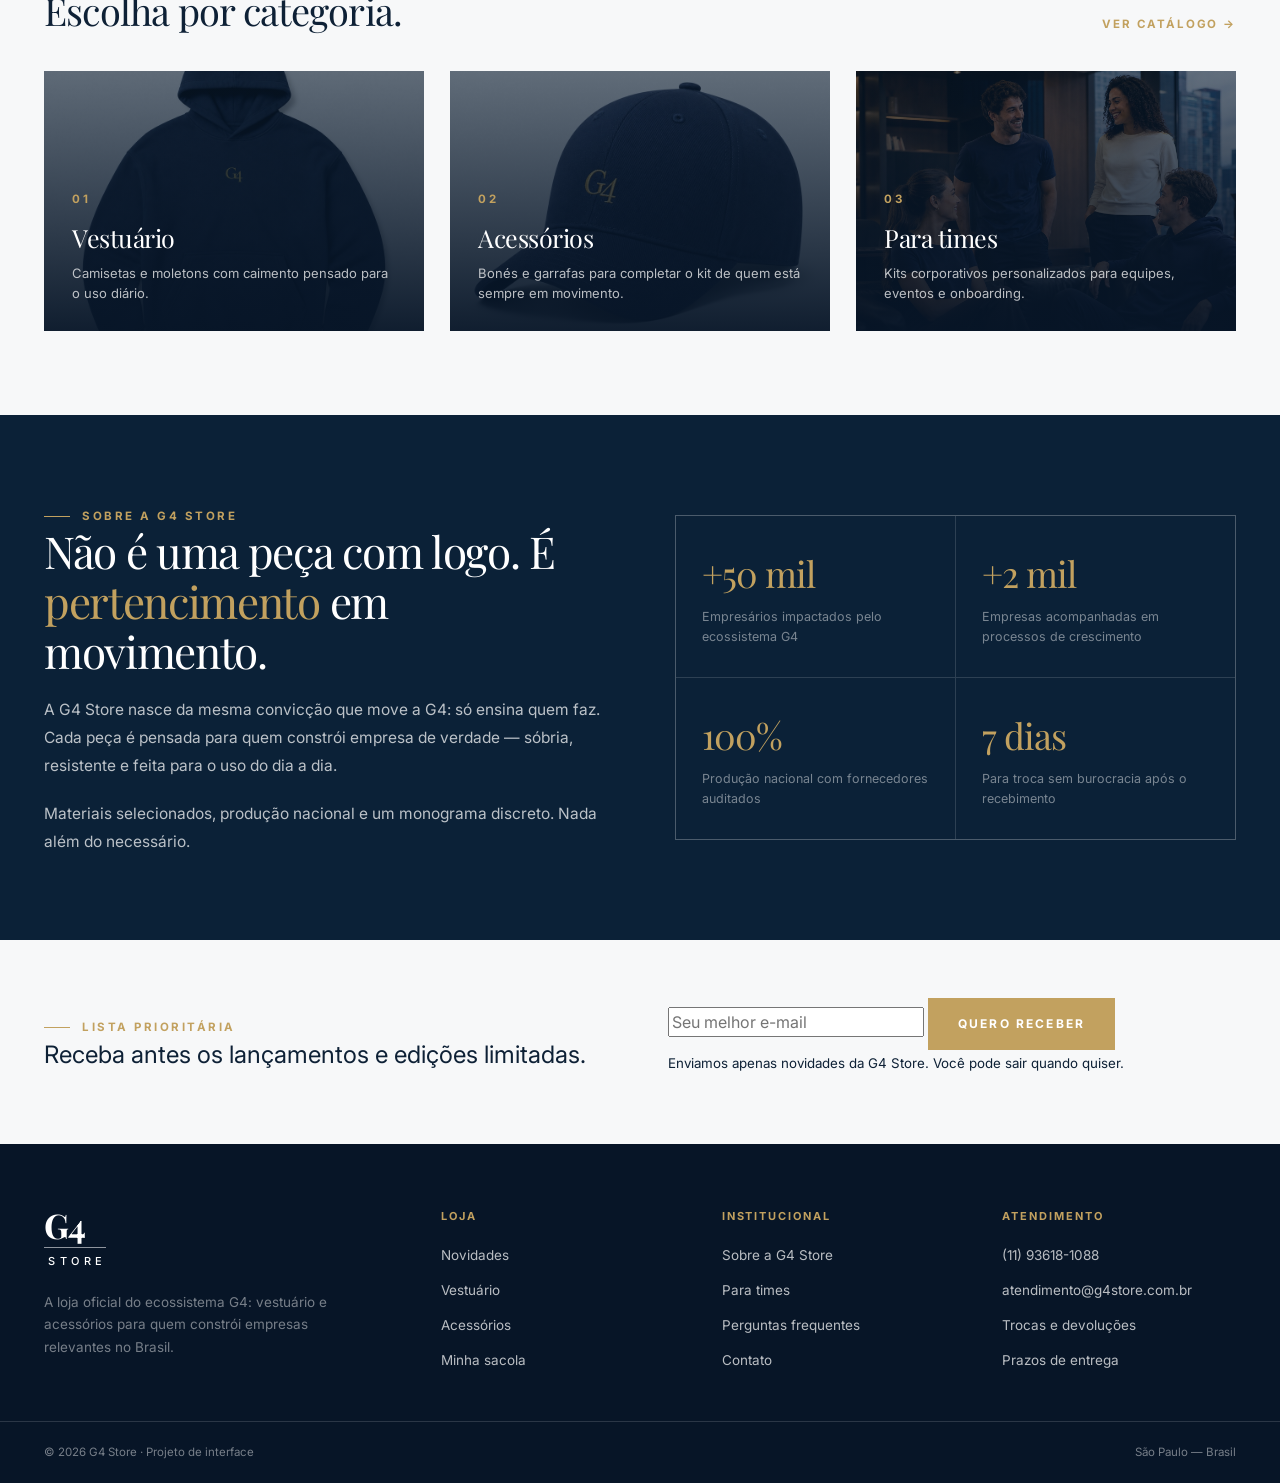
==== commit 8775f704: "refactor: aplica identidade navy + branco + dourado e catalogo de vestuario Refaz o site conforme a " ====
--- a/index.html
+++ b/index.html
@@ -4,28 +4,36 @@
 <meta charset="utf-8">
 <meta name="viewport" content="width=device-width, initial-scale=1">
 <title>G4 Store — Para quem quer mais</title>
-<meta name="description" content="Conteúdo, ferramentas e experiências exclusivas para empreendedores e líderes que constroem negócios relevantes e duradouros.">
+<meta name="description" content="Vista a mentalidade de quem transforma conhecimento em resultado. Vestuário e acessórios oficiais da G4.">
 <link rel="preconnect" href="https://fonts.googleapis.com">
 <link rel="preconnect" href="https://fonts.gstatic.com" crossorigin>
-<link href="https://fonts.googleapis.com/css2?family=Playfair+Display:ital,wght@0,400;0,500;0,700;1,400;1,500&family=Inter:wght@400;500;600;700&display=swap" rel="stylesheet">
+<link href="https://fonts.googleapis.com/css2?family=Playfair+Display:wght@400;500;600;700&family=Inter:wght@400;500;600;700&display=swap" rel="stylesheet">
 <link rel="stylesheet" href="assets/css/style.css">
 </head>
 <body>
 
+<!-- ================================================================ Topbar -->
 <div class="topbar">
   <div class="wrap topbar__inner">
-    <div class="topbar__claim">
-      <svg width="14" height="14" viewBox="0 0 24 24" fill="currentColor" aria-hidden="true"><path d="M13 2 4 14h6l-1 8 9-12h-6l1-8Z"/></svg>
-      <span>Educação que gera transformação. Negócios que mudam o Brasil.</span>
-    </div>
-    <nav class="topbar__links" aria-label="Atalhos">
-      <a href="sobre.html">Atendimento</a>
-      <a href="#">Entrar</a>
-      <a class="cart-link" href="carrinho.html">Carrinho <span class="cart-count" data-cart-count>0</span></a>
-    </nav>
+    <span class="topbar__item topbar__item--phone">
+      <svg width="14" height="14" viewBox="0 0 24 24" fill="none" stroke="currentColor" stroke-width="1.8" aria-hidden="true"><path d="M5 3h3l2 5-2 1a12 12 0 0 0 6 6l1-2 5 2v3a2 2 0 0 1-2 2A16 16 0 0 1 3 5a2 2 0 0 1 2-2Z"/></svg>
+      <strong>Atendimento: (11) 93618-1088</strong>
+    </span>
+    <div class="topbar__right">
+      <span class="topbar__item">
+        <svg width="15" height="15" viewBox="0 0 24 24" fill="none" stroke="currentColor" stroke-width="1.7" aria-hidden="true"><path d="M2 7h11v9H2zM13 10h4l3 3v3h-7z"/><circle cx="6" cy="18" r="1.6"/><circle cx="16.5" cy="18" r="1.6"/></svg>
+        Frete grátis a partir de R$ 299
+      </span>
+      <span class="topbar__divider"></span>
+      <span class="topbar__item">
+        <svg width="15" height="15" viewBox="0 0 24 24" fill="none" stroke="currentColor" stroke-width="1.7" aria-hidden="true"><path d="M20 12a8 8 0 1 1-2.3-5.6"/><path d="M20 4v4h-4"/></svg>
+        Troca fácil em até 7 dias
+      </span>
+    </div>
   </div>
 </div>
 
+<!-- ================================================================ Header -->
 <header class="header">
   <div class="wrap header__inner">
     <a class="logo" href="index.html" aria-label="G4 Store — página inicial">
@@ -34,140 +42,145 @@
     </a>
 
     <nav class="nav" data-nav aria-label="Navegação principal">
-      <a href="produtos.html">Todos os produtos</a>
-      <a href="produtos.html?q=livro">Livros</a>
-      <a href="produtos.html?q=imersão">Cursos</a>
-      <a href="produtos.html?q=experiência">Eventos</a>
-      <a href="produtos.html?q=kit">Coleções</a>
-      <a href="sobre.html">Para empresas</a>
+      <a href="produtos.html">Novidades</a>
+      <a href="produtos.html?q=vestuário">Vestuário</a>
+      <a href="produtos.html?q=acessórios">Acessórios</a>
+      <a href="sobre.html">Para times</a>
     </nav>
 
-    <form class="search" data-header-search role="search">
-      <input type="search" placeholder="Buscar produtos" aria-label="Buscar produtos">
-      <svg width="16" height="16" viewBox="0 0 24 24" fill="none" stroke="currentColor" stroke-width="1.8" aria-hidden="true"><circle cx="11" cy="11" r="7"/><path d="m20 20-3.6-3.6"/></svg>
-    </form>
-
-    <button class="burger" data-burger type="button" aria-label="Abrir menu" aria-expanded="false">
-      <svg width="24" height="24" viewBox="0 0 24 24" fill="none" stroke="currentColor" stroke-width="1.8" aria-hidden="true"><path d="M3 6h18M3 12h18M3 18h18"/></svg>
-    </button>
+    <div class="header__actions">
+      <form class="search" data-header-search role="search">
+        <input type="search" placeholder="Buscar produtos" aria-label="Buscar produtos">
+        <svg width="17" height="17" viewBox="0 0 24 24" fill="none" stroke="currentColor" stroke-width="1.9" aria-hidden="true"><circle cx="11" cy="11" r="7"/><path d="m20 20-3.6-3.6"/></svg>
+      </form>
+
+      <a class="bag" href="carrinho.html" aria-label="Ver sacola">
+        <svg width="24" height="24" viewBox="0 0 24 24" fill="none" stroke="currentColor" stroke-width="1.6" aria-hidden="true"><path d="M6 8h12l1 12H5L6 8Z"/><path d="M9 8V6a3 3 0 0 1 6 0v2"/></svg>
+        <span class="bag__count" data-cart-count>0</span>
+      </a>
+
+      <button class="burger" data-burger type="button" aria-label="Abrir menu" aria-expanded="false">
+        <svg width="24" height="24" viewBox="0 0 24 24" fill="none" stroke="currentColor" stroke-width="1.8" aria-hidden="true"><path d="M3 6h18M3 12h18M3 18h18"/></svg>
+      </button>
+    </div>
   </div>
 </header>
 
 <main>
 
-  <!-- ------------------------------------------------------------ Hero -->
+  <!-- ============================================================== Hero -->
   <section class="hero">
     <div class="hero__media">
-      <img src="assets/img/hero-executivos.jpg" alt="Líderes empresariais em conversa em ambiente corporativo">
-    </div>
-
+      <img src="assets/img/hero-colecao.jpg" alt="Time vestindo a coleção G4 Store em ambiente corporativo">
+    </div>
     <div class="wrap hero__inner">
       <div class="hero__copy">
-        <span class="eyebrow">Liderança &bull; Gestão &bull; Estratégia</span>
-        <h1>Para quem quer <span class="serif-italic text-gold">mais.</span></h1>
-        <p>Conteúdo e experiências exclusivas para empreendedores e líderes que constroem negócios relevantes e duradouros.</p>
-
-        <div class="hero__actions">
-          <a class="btn" href="produtos.html">Conhecer coleção &rarr;</a>
-          <a class="btn btn--ghost" href="sobre.html">Sobre a G4 Store</a>
-        </div>
-
-        <div class="hero__proof">
-          <div>
-            <svg width="16" height="16" viewBox="0 0 24 24" fill="none" stroke="#c09658" stroke-width="1.8" aria-hidden="true"><path d="m4 12 5 5L20 6"/></svg>
-            <span>Conteúdo validado por quem vive o mercado.</span>
-          </div>
-          <div>
-            <svg width="16" height="16" viewBox="0 0 24 24" fill="none" stroke="#c09658" stroke-width="1.8" aria-hidden="true"><path d="M16 20v-2a4 4 0 0 0-8 0v2"/><circle cx="12" cy="8" r="3.4"/></svg>
-            <span>Mais de 50 mil empresários impactados.</span>
-          </div>
-        </div>
-      </div>
-    </div>
-
-    <aside class="hero__badge">G4 — Educação que gera legado.</aside>
-  </section>
-
-  <!-- ------------------------------------------------------ Categorias -->
-  <section class="categories">
-    <div class="wrap section section--tight">
+        <span class="eyebrow">G4 Store</span>
+        <h1>Para quem<br>quer mais.</h1>
+        <p>Vista a mentalidade de quem transforma conhecimento em resultado.</p>
+        <a class="btn" href="produtos.html">Ver coleção</a>
+      </div>
+    </div>
+  </section>
+
+  <!-- =========================================================== Vitrine -->
+  <section class="section">
+    <div class="wrap">
+      <div class="product-grid" data-showcase></div>
+    </div>
+  </section>
+
+  <!-- ========================================================= Vantagens -->
+  <section class="wrap section--tight">
+    <div class="perks">
+      <div class="perk">
+        <svg width="20" height="20" viewBox="0 0 24 24" fill="none" stroke="currentColor" stroke-width="1.7" aria-hidden="true"><path d="M2 7h11v9H2zM13 10h4l3 3v3h-7z"/><circle cx="6" cy="18" r="1.6"/><circle cx="16.5" cy="18" r="1.6"/></svg>
+        <div><strong>Frete grátis</strong><span>Em compras acima de R$ 299 para todo o Brasil.</span></div>
+      </div>
+      <div class="perk">
+        <svg width="20" height="20" viewBox="0 0 24 24" fill="none" stroke="currentColor" stroke-width="1.7" aria-hidden="true"><path d="M20 12a8 8 0 1 1-2.3-5.6"/><path d="M20 4v4h-4"/></svg>
+        <div><strong>Troca fácil</strong><span>Até 7 dias corridos após o recebimento.</span></div>
+      </div>
+      <div class="perk">
+        <svg width="20" height="20" viewBox="0 0 24 24" fill="none" stroke="currentColor" stroke-width="1.7" aria-hidden="true"><rect x="2" y="5" width="20" height="14" rx="2"/><path d="M2 10h20"/></svg>
+        <div><strong>Até 6x sem juros</strong><span>Cartão de crédito, Pix e boleto.</span></div>
+      </div>
+      <div class="perk">
+        <svg width="20" height="20" viewBox="0 0 24 24" fill="none" stroke="currentColor" stroke-width="1.7" aria-hidden="true"><path d="M12 3l2.6 5.6 6.1.7-4.5 4.2 1.2 6-5.4-3-5.4 3 1.2-6L3.3 9.3l6.1-.7L12 3Z"/></svg>
+        <div><strong>Qualidade G4</strong><span>Materiais selecionados e produção nacional.</span></div>
+      </div>
+    </div>
+  </section>
+
+  <!-- ======================================================== Categorias -->
+  <section class="section section--mist">
+    <div class="wrap">
       <div class="section-head">
         <div>
-          <span class="eyebrow">Arquitetura de produto</span>
-          <h2>Quatro frentes para sustentar decisão, execução e presença.</h2>
+          <span class="eyebrow">Coleção</span>
+          <h2>Escolha por categoria.</h2>
         </div>
         <a class="link-arrow" href="produtos.html">Ver catálogo &rarr;</a>
       </div>
 
-      <div class="category-grid">
-        <a class="category reveal" href="produtos.html?q=livro">
-          <span class="category__num">01</span>
-          <h3>Livros</h3>
-          <p>Conhecimento aplicado, com frameworks prontos para o dia a dia da gestão.</p>
+      <div class="cat-grid">
+        <a class="cat reveal" href="produtos.html?q=vestuário">
+          <img src="assets/img/produto-moletom.jpg" alt="">
+          <div class="cat__content">
+            <span class="eyebrow eyebrow--plain">01</span>
+            <h3>Vestuário</h3>
+            <p>Camisetas e moletons com caimento pensado para o uso diário.</p>
+          </div>
         </a>
-        <a class="category reveal" href="produtos.html?q=caderno">
-          <span class="category__num">02</span>
-          <h3>Objetos</h3>
-          <p>Ferramentas de execução e essenciais para a rotina de quem lidera.</p>
+        <a class="cat reveal" href="produtos.html?q=acessórios">
+          <img src="assets/img/produto-bone.jpg" alt="">
+          <div class="cat__content">
+            <span class="eyebrow eyebrow--plain">02</span>
+            <h3>Acessórios</h3>
+            <p>Bonés e garrafas para completar o kit de quem está sempre em movimento.</p>
+          </div>
         </a>
-        <a class="category reveal" href="produtos.html?q=imersão">
-          <span class="category__num">03</span>
-          <h3>Experiências</h3>
-          <p>Imersões e encontros presenciais para revisar o plano de crescimento.</p>
+        <a class="cat reveal" href="sobre.html">
+          <img src="assets/img/hero-colecao.jpg" alt="">
+          <div class="cat__content">
+            <span class="eyebrow eyebrow--plain">03</span>
+            <h3>Para times</h3>
+            <p>Kits corporativos personalizados para equipes, eventos e onboarding.</p>
+          </div>
         </a>
-        <a class="category reveal" href="produtos.html?q=kit">
-          <span class="category__num">04</span>
-          <h3>Kits e presentes</h3>
-          <p>Conjuntos curados para times, sócios e reconhecimento corporativo.</p>
-        </a>
-      </div>
-    </div>
-  </section>
-
-  <!-- --------------------------------------------------------- Vitrine -->
-  <section class="showcase">
-    <div class="wrap section">
-      <div class="section-head">
-        <div>
-          <span class="eyebrow">Seleção G4 Store</span>
-          <h2>Produtos selecionados para acelerar sua jornada.</h2>
-        </div>
-        <a class="link-arrow" href="produtos.html">Ver todos &rarr;</a>
-      </div>
-
-      <div class="product-grid" data-showcase></div>
-    </div>
-  </section>
-
-  <!-- ------------------------------------------------------- Manifesto -->
-  <section class="wrap section manifesto">
-    <div>
-      <span class="eyebrow">Por que existimos</span>
-      <h2>Não vendemos produto com logo. Entregamos <span class="text-gold">ferramentas de execução.</span></h2>
-      <p>A G4 Store nasce da mesma convicção que move a G4: só ensina quem faz. Cada item aqui existe para encurtar a distância entre decisão e execução — do livro que organiza a estratégia ao encontro que abre a próxima porta.</p>
-      <p>Sem ruído, sem exagero. Materiais melhores, curadoria estreita e detalhes que recompensam quem olha de perto.</p>
-      <a class="link-arrow" href="sobre.html" style="margin-top:26px">Conhecer a marca &rarr;</a>
-    </div>
-
-    <div class="stats reveal">
-      <div class="stat"><strong>+50 mil</strong><span>Empresários impactados pelos programas do ecossistema</span></div>
-      <div class="stat"><strong>+2 mil</strong><span>Empresas acompanhadas em processos de crescimento</span></div>
-      <div class="stat"><strong>4</strong><span>Frentes de produto: livros, objetos, experiências e kits</span></div>
-      <div class="stat"><strong>100%</strong><span>Curadoria feita por quem opera negócios reais</span></div>
-    </div>
-  </section>
-
-  <!-- ------------------------------------------------------ Newsletter -->
-  <section class="newsletter">
-    <div class="wrap section section--tight newsletter__inner">
+      </div>
+    </div>
+  </section>
+
+  <!-- ========================================================= Manifesto -->
+  <section class="section section--navy">
+    <div class="wrap manifesto">
+      <div>
+        <span class="eyebrow">Sobre a G4 Store</span>
+        <h2>Não é uma peça com logo. É <span class="text-gold">pertencimento</span> em movimento.</h2>
+        <p>A G4 Store nasce da mesma convicção que move a G4: só ensina quem faz. Cada peça é pensada para quem constrói empresa de verdade — sóbria, resistente e feita para o uso do dia a dia.</p>
+        <p>Materiais selecionados, produção nacional e um monograma discreto. Nada além do necessário.</p>
+      </div>
+      <div class="stats reveal">
+        <div class="stat"><strong>+50 mil</strong><span>Empresários impactados pelo ecossistema G4</span></div>
+        <div class="stat"><strong>+2 mil</strong><span>Empresas acompanhadas em processos de crescimento</span></div>
+        <div class="stat"><strong>100%</strong><span>Produção nacional com fornecedores auditados</span></div>
+        <div class="stat"><strong>7 dias</strong><span>Para troca sem burocracia após o recebimento</span></div>
+      </div>
+    </div>
+  </section>
+
+  <!-- ======================================================== Newsletter -->
+  <section class="section section--tight section--mist">
+    <div class="wrap newsletter__inner">
       <div>
         <span class="eyebrow">Lista prioritária</span>
         <h2>Receba antes os lançamentos e edições limitadas.</h2>
       </div>
       <div>
         <form data-newsletter>
-          <input type="email" placeholder="Seu e-mail corporativo" required aria-label="Seu e-mail">
-          <button class="btn" type="submit">Quero receber &rarr;</button>
+          <input type="email" placeholder="Seu melhor e-mail" required aria-label="Seu e-mail">
+          <button class="btn" type="submit">Quero receber</button>
         </form>
         <small>Enviamos apenas novidades da G4 Store. Você pode sair quando quiser.</small>
         <p class="form-msg" data-newsletter-msg></p>
@@ -177,29 +190,30 @@
 
 </main>
 
+<!-- ================================================================ Footer -->
 <footer class="footer">
   <div class="wrap footer__grid">
     <div>
-      <a class="logo" href="index.html">
+      <a class="logo" href="index.html" style="text-align:left">
         <span class="logo__mark">G4</span>
         <span class="logo__word">Store</span>
       </a>
-      <p>A loja oficial do ecossistema G4: conteúdo, ferramentas e experiências para quem constrói empresas relevantes no Brasil.</p>
-    </div>
-    <div>
-      <h4>Produtos</h4>
+      <p>A loja oficial do ecossistema G4: vestuário e acessórios para quem constrói empresas relevantes no Brasil.</p>
+    </div>
+    <div>
+      <h4>Loja</h4>
       <ul>
-        <li><a href="produtos.html">Todos os produtos</a></li>
-        <li><a href="produtos.html?q=livro">Livros</a></li>
-        <li><a href="produtos.html?q=caderno">Objetos</a></li>
-        <li><a href="produtos.html?q=imersão">Experiências</a></li>
+        <li><a href="produtos.html">Novidades</a></li>
+        <li><a href="produtos.html?q=vestuário">Vestuário</a></li>
+        <li><a href="produtos.html?q=acessórios">Acessórios</a></li>
+        <li><a href="carrinho.html">Minha sacola</a></li>
       </ul>
     </div>
     <div>
       <h4>Institucional</h4>
       <ul>
         <li><a href="sobre.html">Sobre a G4 Store</a></li>
-        <li><a href="sobre.html#empresas">Para empresas</a></li>
+        <li><a href="sobre.html#times">Para times</a></li>
         <li><a href="sobre.html#faq">Perguntas frequentes</a></li>
         <li><a href="sobre.html#contato">Contato</a></li>
       </ul>
@@ -207,10 +221,10 @@
     <div>
       <h4>Atendimento</h4>
       <ul>
+        <li><a href="tel:+551193618108">(11) 93618-1088</a></li>
         <li><a href="mailto:atendimento@g4store.com.br">atendimento@g4store.com.br</a></li>
         <li><a href="sobre.html#faq">Trocas e devoluções</a></li>
         <li><a href="sobre.html#faq">Prazos de entrega</a></li>
-        <li><a href="carrinho.html">Minha sacola</a></li>
       </ul>
     </div>
   </div>
--- a/assets/css/style.css
+++ b/assets/css/style.css
@@ -1,32 +1,44 @@
 /* ==========================================================================
    G4 Store — Design System
-   Estética de luxo executivo: sobriedade financeira + editorial premium.
+   Azul-marinho + branco + dourado. Header e hero em navy, vitrine em fundo
+   claro, acentos e CTAs em dourado.
    ========================================================================== */
 
 :root {
-  /* Cores */
-  --navy-900: #050c17;
-  --navy-800: #081221;
-  --navy-700: #0b1729;
-  --navy-600: #122139;
-  --gold: #c09658;
-  --gold-soft: #d8b681;
-  --bronze: #a67c4e;
-  --ivory: #f5f2ec;
+  /* Navy */
+  --navy-900: #071527;
+  --navy-800: #0b2137;
+  --navy-700: #0e2a45;
+  --navy-600: #14375a;
+
+  /* Dourado */
+  --gold: #c2a15f;
+  --gold-dark: #ac8b4c;
+  --gold-soft: rgba(194, 161, 95, 0.35);
+
+  /* Claros */
   --white: #ffffff;
-  --text-dim: rgba(255, 255, 255, 0.68);
-  --text-faint: rgba(255, 255, 255, 0.45);
-  --line: rgba(255, 255, 255, 0.12);
-  --line-strong: rgba(255, 255, 255, 0.22);
+  --surface: #ffffff;
+  --surface-alt: #f2f2f3;
+  --surface-mist: #f7f8f9;
+  --ink: #0e2136;
+  --ink-soft: #4a5766;
+  --muted: #7b8695;
+  --line: #e4e7ea;
+
+  /* Sobre navy */
+  --on-navy: #ffffff;
+  --on-navy-soft: rgba(255, 255, 255, 0.72);
+  --on-navy-faint: rgba(255, 255, 255, 0.45);
+  --line-navy: rgba(255, 255, 255, 0.14);
 
   /* Tipografia */
   --serif: "Playfair Display", "Libre Baskerville", Georgia, serif;
   --sans: "Inter", -apple-system, BlinkMacSystemFont, "Segoe UI", Arial, sans-serif;
 
   /* Layout */
-  --max: 1360px;
-  --gutter: 48px;
-  --radius: 8px;
+  --max: 1400px;
+  --gutter: 44px;
   --ease: cubic-bezier(0.22, 0.61, 0.36, 1);
 }
 
@@ -44,8 +56,8 @@
 
 body {
   margin: 0;
-  background: var(--navy-900);
-  color: var(--white);
+  background: var(--surface);
+  color: var(--ink);
   font-family: var(--sans);
   font-size: 16px;
   line-height: 1.5;
@@ -84,6 +96,10 @@
   font-weight: 400;
 }
 
+input {
+  font: inherit;
+}
+
 /* -------------------------------------------------------------- Layout --- */
 
 .wrap {
@@ -94,11 +110,20 @@
 }
 
 .section {
-  padding-block: 96px;
+  padding-block: 84px;
 }
 
 .section--tight {
-  padding-block: 64px;
+  padding-block: 58px;
+}
+
+.section--mist {
+  background: var(--surface-mist);
+}
+
+.section--navy {
+  background: var(--navy-800);
+  color: var(--on-navy);
 }
 
 /* ---------------------------------------------------------- Utilitários --- */
@@ -106,82 +131,109 @@
 .eyebrow {
   display: inline-flex;
   align-items: center;
-  gap: 10px;
-  font-size: 11px;
+  gap: 12px;
+  font-size: 11.5px;
+  font-weight: 700;
+  letter-spacing: 0.22em;
+  text-transform: uppercase;
+  color: var(--gold);
+}
+
+.eyebrow::before {
+  content: "";
+  width: 26px;
+  height: 1px;
+  background: var(--gold);
+}
+
+.eyebrow--plain::before {
+  display: none;
+}
+
+.section-head {
+  display: flex;
+  align-items: flex-end;
+  justify-content: space-between;
+  gap: 36px;
+  margin-bottom: 38px;
+}
+
+.section-head h2 {
+  margin-top: 12px;
+  max-width: 640px;
+  font-family: var(--serif);
+  font-size: clamp(28px, 3.2vw, 38px);
+  line-height: 1.18;
+  letter-spacing: -0.02em;
+}
+
+.section--navy .section-head h2 {
+  color: var(--on-navy);
+}
+
+.text-gold {
+  color: var(--gold);
+}
+
+.lead {
+  max-width: 620px;
+  font-size: 16px;
+  line-height: 1.7;
+  color: var(--ink-soft);
+}
+
+/* Botões */
+
+.btn {
+  display: inline-flex;
+  align-items: center;
+  justify-content: center;
+  gap: 12px;
+  padding: 17px 30px;
+  background: var(--gold);
+  color: var(--white);
+  font-size: 12px;
   font-weight: 700;
   letter-spacing: 0.18em;
   text-transform: uppercase;
+  transition: background 0.25s var(--ease), transform 0.25s var(--ease);
+}
+
+.btn:hover {
+  background: var(--gold-dark);
+  transform: translateY(-2px);
+}
+
+.btn--outline {
+  background: transparent;
+  border: 1px solid var(--gold);
   color: var(--gold);
 }
 
-.section-head {
-  display: flex;
-  align-items: flex-end;
-  justify-content: space-between;
-  gap: 40px;
-  margin-bottom: 44px;
-}
-
-.section-head h2 {
-  margin-top: 14px;
-  max-width: 620px;
-  font-family: var(--serif);
-  font-size: clamp(30px, 3.4vw, 40px);
-  line-height: 1.16;
-  letter-spacing: -0.02em;
-}
-
-.text-gold {
-  color: var(--gold);
-}
-
-.serif-italic {
-  font-style: italic;
-}
-
-/* Botões */
-
-.btn {
-  display: inline-flex;
-  align-items: center;
-  gap: 12px;
-  padding: 17px 26px;
-  background: var(--bronze);
-  color: var(--white);
-  font-size: 12px;
-  font-weight: 700;
-  letter-spacing: 0.14em;
-  text-transform: uppercase;
-  transition: background 0.25s var(--ease), transform 0.25s var(--ease);
-}
-
-.btn:hover {
+.btn--outline:hover {
   background: var(--gold);
-  transform: translateY(-2px);
-}
-
-.btn--ghost {
-  background: transparent;
-  border: 1px solid var(--line-strong);
-}
-
-.btn--ghost:hover {
-  background: rgba(192, 150, 88, 0.14);
-  border-color: var(--gold);
+  color: var(--white);
+}
+
+.btn--navy {
+  background: var(--navy-800);
+}
+
+.btn--navy:hover {
+  background: var(--navy-700);
 }
 
 .btn--block {
   width: 100%;
-  justify-content: center;
 }
 
 .link-arrow {
   display: inline-flex;
   align-items: center;
   gap: 9px;
-  font-size: 11px;
-  font-weight: 700;
-  letter-spacing: 0.14em;
+  font-size: 11.5px;
+  font-weight: 700;
+  letter-spacing: 0.16em;
   text-transform: uppercase;
   color: var(--gold);
   white-space: nowrap;
@@ -196,9 +248,8 @@
 
 .topbar {
   background: var(--navy-900);
-  border-bottom: 1px solid var(--line);
-  font-size: 12px;
-  color: var(--text-dim);
+  color: var(--on-navy-soft);
+  font-size: 12.5px;
 }
 
 .topbar__inner {
@@ -206,37 +257,163 @@
   align-items: center;
   justify-content: space-between;
   gap: 24px;
-  min-height: 42px;
-}
-
-.topbar__claim {
-  display: flex;
+  min-height: 44px;
+}
+
+.topbar__item {
+  display: inline-flex;
   align-items: center;
   gap: 9px;
 }
 
-.topbar__links {
+.topbar__item strong {
+  color: var(--white);
+  font-weight: 600;
+}
+
+.topbar__right {
+  display: flex;
+  align-items: center;
+  gap: 22px;
+}
+
+.topbar__divider {
+  width: 1px;
+  height: 14px;
+  background: var(--line-navy);
+}
+
+/* ----------------------------------------------------------- Header --- */
+
+.header {
+  position: sticky;
+  top: 0;
+  z-index: 40;
+  background: var(--navy-800);
+  border-bottom: 1px solid rgba(255, 255, 255, 0.07);
+}
+
+.header__inner {
+  display: flex;
+  align-items: center;
+  gap: 40px;
+  min-height: 92px;
+}
+
+.logo {
+  display: inline-block;
+  text-align: center;
+  color: var(--white);
+}
+
+.logo__mark {
+  display: block;
+  font-family: var(--serif);
+  font-size: 34px;
+  font-weight: 700;
+  line-height: 1;
+  letter-spacing: -0.02em;
+}
+
+.logo__word {
+  display: block;
+  margin-top: 5px;
+  padding-top: 5px;
+  border-top: 1px solid rgba(255, 255, 255, 0.55);
+  font-size: 11px;
+  font-weight: 500;
+  letter-spacing: 0.4em;
+  text-indent: 0.4em;
+  text-transform: uppercase;
+}
+
+.nav {
+  display: flex;
+  align-items: center;
+  gap: 38px;
+  margin-inline: auto;
+}
+
+.nav a {
+  position: relative;
+  font-size: 12.5px;
+  font-weight: 700;
+  letter-spacing: 0.13em;
+  text-transform: uppercase;
+  color: var(--on-navy);
+  transition: color 0.2s var(--ease);
+}
+
+.nav a::after {
+  content: "";
+  position: absolute;
+  left: 0;
+  bottom: -8px;
+  width: 0;
+  height: 1.5px;
+  background: var(--gold);
+  transition: width 0.25s var(--ease);
+}
+
+.nav a:hover {
+  color: var(--gold);
+}
+
+.nav a:hover::after,
+.nav a[aria-current="page"]::after {
+  width: 100%;
+}
+
+.header__actions {
   display: flex;
   align-items: center;
   gap: 26px;
 }
 
-.topbar__links a:hover {
-  color: var(--white);
-}
-
-.cart-link {
+.search {
+  display: flex;
+  align-items: center;
+  gap: 10px;
+  width: 290px;
+  padding: 13px 20px;
+  border: 1px solid rgba(255, 255, 255, 0.22);
+  border-radius: 99px;
+  color: var(--on-navy-faint);
+}
+
+.search input {
+  width: 100%;
+  border: 0;
+  background: none;
+  color: var(--white);
+  font-size: 13.5px;
+  outline: none;
+}
+
+.search input::placeholder {
+  color: var(--on-navy-faint);
+}
+
+.search svg {
+  flex: none;
+}
+
+.bag {
+  position: relative;
   display: inline-flex;
   align-items: center;
-  gap: 8px;
-}
-
-.cart-count {
-  display: inline-grid;
+  color: var(--white);
+}
+
+.bag__count {
+  position: absolute;
+  top: -7px;
+  right: -10px;
+  display: grid;
   place-items: center;
-  min-width: 20px;
-  height: 20px;
-  padding-inline: 6px;
+  min-width: 19px;
+  height: 19px;
+  padding-inline: 5px;
   border-radius: 99px;
   background: var(--gold);
   color: var(--navy-900);
@@ -244,131 +421,45 @@
   font-weight: 700;
 }
 
-/* ----------------------------------------------------------- Header --- */
-
-.header {
-  position: sticky;
-  top: 0;
-  z-index: 40;
-  background: rgba(5, 12, 23, 0.94);
-  backdrop-filter: blur(10px);
-  border-bottom: 1px solid var(--line);
-}
-
-.header__inner {
-  display: flex;
-  align-items: center;
-  gap: 44px;
-  min-height: 84px;
-}
-
-.logo {
-  display: inline-flex;
-  align-items: baseline;
-  gap: 9px;
-  white-space: nowrap;
-}
-
-.logo__mark {
-  font-family: var(--serif);
-  font-size: 30px;
-  font-weight: 700;
-  letter-spacing: -0.03em;
-}
-
-.logo__word {
-  font-size: 13px;
-  font-weight: 600;
-  letter-spacing: 0.34em;
-  text-transform: uppercase;
-  color: var(--gold);
-}
-
-.nav {
-  display: flex;
-  align-items: center;
-  gap: 30px;
-  margin-right: auto;
-}
-
-.nav a {
-  position: relative;
-  font-size: 12.5px;
-  font-weight: 600;
-  letter-spacing: 0.1em;
-  text-transform: uppercase;
-  color: var(--text-dim);
-  transition: color 0.2s var(--ease);
-}
-
-.nav a::after {
-  content: "";
-  position: absolute;
-  left: 0;
-  bottom: -7px;
-  width: 0;
-  height: 1px;
-  background: var(--gold);
-  transition: width 0.25s var(--ease);
-}
-
-.nav a:hover,
-.nav a[aria-current="page"] {
-  color: var(--white);
-}
-
-.nav a:hover::after,
-.nav a[aria-current="page"]::after {
-  width: 100%;
-}
-
-.search {
-  display: flex;
-  align-items: center;
-  gap: 10px;
-  width: 260px;
-  padding: 11px 15px;
-  border: 1px solid var(--line-strong);
-  color: var(--text-faint);
-}
-
-.search input {
-  width: 100%;
-  border: 0;
-  background: none;
-  color: var(--white);
-  font-size: 13px;
-  outline: none;
-}
-
-.search input::placeholder {
-  color: var(--text-faint);
-}
-
 .burger {
   display: none;
-  padding: 8px;
+  color: var(--white);
+}
+
+/* Busca no catálogo (fundo claro) */
+
+.search--light {
+  border-color: var(--line);
+  color: var(--muted);
+}
+
+.search--light input {
+  color: var(--ink);
+}
+
+.search--light input::placeholder {
+  color: var(--muted);
 }
 
 /* ------------------------------------------------------------- Hero --- */
 
 .hero {
   position: relative;
+  background: var(--navy-800);
   overflow: hidden;
-  background: var(--navy-900);
 }
 
 .hero__media {
   position: absolute;
-  inset: 0 0 0 42%;
-  width: 58%;
+  inset: 0 0 0 38%;
+  width: 62%;
 }
 
 .hero__media img {
   width: 100%;
   height: 100%;
   object-fit: cover;
-  object-position: 50% 40%;
+  object-position: 50% 35%;
 }
 
 .hero__media::after {
@@ -377,10 +468,10 @@
   inset: 0;
   background: linear-gradient(
     90deg,
-    var(--navy-900) 0%,
-    rgba(5, 12, 23, 0.92) 26%,
-    rgba(5, 12, 23, 0.35) 62%,
-    rgba(5, 12, 23, 0.55) 100%
+    var(--navy-800) 0%,
+    rgba(11, 33, 55, 0.96) 18%,
+    rgba(11, 33, 55, 0.35) 48%,
+    rgba(11, 33, 55, 0) 78%
   );
 }
 
@@ -388,159 +479,61 @@
   position: relative;
   z-index: 2;
   display: flex;
-  flex-direction: column;
-  justify-content: center;
-  min-height: 620px;
-  padding-block: 96px;
+  align-items: center;
+  min-height: 560px;
+  padding-block: 84px;
 }
 
 .hero__copy {
-  max-width: 560px;
+  max-width: 540px;
 }
 
 .hero h1 {
-  margin: 24px 0 22px;
+  margin: 22px 0 20px;
   font-family: var(--serif);
-  font-size: clamp(46px, 5.6vw, 78px);
-  line-height: 1.02;
-  letter-spacing: -0.035em;
+  font-size: clamp(44px, 5.4vw, 76px);
+  line-height: 1.03;
+  letter-spacing: -0.03em;
+  color: var(--white);
 }
 
 .hero p {
   margin: 0;
-  max-width: 460px;
+  max-width: 390px;
   font-size: 17px;
-  line-height: 1.62;
-  color: var(--text-dim);
-}
-
-.hero__actions {
-  display: flex;
-  flex-wrap: wrap;
-  align-items: center;
-  gap: 16px;
+  line-height: 1.6;
+  color: var(--on-navy-soft);
+}
+
+.hero .btn {
   margin-top: 34px;
 }
 
-.hero__proof {
-  display: flex;
-  flex-wrap: wrap;
-  gap: 34px;
-  margin-top: 56px;
-  padding-top: 26px;
-  border-top: 1px solid var(--line);
-  max-width: 620px;
-}
-
-.hero__proof div {
-  display: flex;
-  align-items: center;
-  gap: 10px;
-  font-size: 12.5px;
-  color: var(--text-dim);
-}
-
-.hero__badge {
-  position: absolute;
-  right: var(--gutter);
-  bottom: 44px;
-  z-index: 2;
-  max-width: 210px;
-  padding: 20px 22px;
-  border-left: 2px solid var(--gold);
-  background: rgba(5, 12, 23, 0.72);
-  backdrop-filter: blur(6px);
-  font-size: 11px;
-  font-weight: 700;
-  letter-spacing: 0.16em;
-  line-height: 1.7;
-  text-transform: uppercase;
-}
-
-/* --------------------------------------------------------- Categorias --- */
-
-.categories {
-  background: var(--navy-800);
-  border-block: 1px solid var(--line);
-}
-
-.category-grid {
-  display: grid;
-  grid-template-columns: repeat(4, 1fr);
-  gap: 1px;
-  background: var(--line);
-}
-
-.category {
-  display: flex;
-  flex-direction: column;
-  gap: 12px;
-  padding: 34px 30px;
-  background: var(--navy-800);
-  transition: background 0.3s var(--ease);
-}
-
-.category:hover {
-  background: var(--navy-700);
-}
-
-.category__num {
-  font-size: 11px;
-  font-weight: 700;
-  letter-spacing: 0.14em;
-  color: var(--gold);
-}
-
-.category h3 {
-  font-family: var(--serif);
-  font-size: 22px;
-  letter-spacing: -0.02em;
-}
-
-.category p {
-  margin: 0;
-  font-size: 13px;
-  line-height: 1.6;
-  color: var(--text-faint);
-}
-
-/* ----------------------------------------------------------- Produtos --- */
-
-.showcase {
-  background: var(--navy-800);
-}
+/* --------------------------------------------------------- Vitrine --- */
 
 .product-grid {
   display: grid;
   grid-template-columns: repeat(4, 1fr);
-  gap: 20px;
+  gap: 26px;
 }
 
 .product-grid--wide {
   grid-template-columns: repeat(3, 1fr);
-  gap: 24px;
+  gap: 30px;
 }
 
 .card {
   display: flex;
   flex-direction: column;
-  overflow: hidden;
-  border: 1px solid var(--line);
-  border-radius: var(--radius);
-  background: var(--navy-700);
-  transition: transform 0.3s var(--ease), border-color 0.3s var(--ease);
-}
-
-.card:hover {
-  transform: translateY(-4px);
-  border-color: rgba(192, 150, 88, 0.5);
+  background: var(--surface);
 }
 
 .card__media {
   position: relative;
-  aspect-ratio: 4 / 3;
+  display: block;
+  aspect-ratio: 1 / 1;
   overflow: hidden;
-  background: var(--navy-600);
+  background: var(--surface-alt);
 }
 
 .card__media img {
@@ -551,97 +544,72 @@
 }
 
 .card:hover .card__media img {
-  transform: scale(1.05);
+  transform: scale(1.04);
 }
 
 .card__tag {
   position: absolute;
   top: 14px;
   left: 14px;
-  padding: 6px 11px;
-  background: rgba(5, 12, 23, 0.82);
-  border: 1px solid var(--gold);
+  padding: 6px 12px;
+  background: var(--navy-800);
   font-size: 10px;
   font-weight: 700;
-  letter-spacing: 0.12em;
+  letter-spacing: 0.14em;
   text-transform: uppercase;
   color: var(--gold);
 }
 
 .card__body {
   display: flex;
-  flex: 1;
-  flex-direction: column;
-  gap: 10px;
-  padding: 22px 22px 24px;
-}
-
-.card__kicker {
-  font-size: 10px;
-  font-weight: 700;
-  letter-spacing: 0.14em;
-  text-transform: uppercase;
-  color: var(--text-faint);
+  align-items: flex-start;
+  justify-content: space-between;
+  gap: 16px;
+  padding-top: 16px;
+}
+
+.card__info {
+  min-width: 0;
 }
 
 .card h3 {
-  font-size: 17px;
-  font-weight: 600;
-  letter-spacing: -0.01em;
-}
-
-.card p {
-  margin: 0;
-  font-size: 13px;
-  line-height: 1.6;
-  color: var(--text-faint);
-}
-
-.card__foot {
-  display: flex;
-  align-items: center;
-  justify-content: space-between;
-  gap: 14px;
-  margin-top: auto;
-  padding-top: 18px;
-  border-top: 1px solid var(--line);
+  font-size: 14px;
+  font-weight: 700;
+  letter-spacing: -0.005em;
+  color: var(--ink);
 }
 
 .price {
-  font-size: 19px;
-  font-weight: 700;
-  letter-spacing: -0.01em;
-  color: var(--gold);
-}
-
-.price small {
-  display: block;
-  font-size: 10px;
-  font-weight: 600;
-  letter-spacing: 0.1em;
-  text-transform: uppercase;
-  color: var(--text-faint);
+  margin-top: 5px;
+  font-size: 18px;
+  font-weight: 700;
+  letter-spacing: -0.015em;
+  color: var(--ink);
+}
+
+.installments {
+  margin-top: 3px;
+  font-size: 12px;
+  color: var(--muted);
 }
 
 .icon-btn {
+  flex: none;
   display: grid;
   place-items: center;
-  width: 42px;
-  height: 42px;
+  width: 34px;
+  height: 34px;
+  margin-top: 4px;
   border: 1px solid var(--gold);
   border-radius: 99px;
   color: var(--gold);
   transition: background 0.25s var(--ease), color 0.25s var(--ease);
 }
 
-.icon-btn:hover {
-  background: var(--gold);
-  color: var(--navy-900);
-}
-
+.icon-btn:hover,
 .icon-btn.is-added {
   background: var(--gold);
-  color: var(--navy-900);
+  color: var(--white);
 }
 
 /* ----------------------------------------------------------- Filtros --- */
@@ -650,78 +618,175 @@
   display: flex;
   flex-wrap: wrap;
   gap: 10px;
-  margin-bottom: 36px;
+  margin-bottom: 34px;
 }
 
 .chip {
-  padding: 11px 19px;
-  border: 1px solid var(--line-strong);
+  padding: 11px 20px;
+  border: 1px solid var(--line);
   border-radius: 99px;
   font-size: 11.5px;
-  font-weight: 600;
-  letter-spacing: 0.1em;
+  font-weight: 700;
+  letter-spacing: 0.12em;
   text-transform: uppercase;
-  color: var(--text-dim);
+  color: var(--ink-soft);
   transition: all 0.25s var(--ease);
 }
 
 .chip:hover {
-  color: var(--white);
   border-color: var(--gold);
+  color: var(--ink);
 }
 
 .chip.is-active {
-  background: var(--gold);
-  border-color: var(--gold);
-  color: var(--navy-900);
+  background: var(--navy-800);
+  border-color: var(--navy-800);
+  color: var(--white);
 }
 
 .empty {
-  padding: 60px 0;
+  padding: 56px 0;
   text-align: center;
-  color: var(--text-faint);
-}
-
-/* ------------------------------------------------------- Manifesto --- */
+  color: var(--muted);
+}
+
+/* --------------------------------------------------------- Vantagens --- */
+
+.perks {
+  display: grid;
+  grid-template-columns: repeat(4, 1fr);
+  gap: 1px;
+  background: var(--line);
+  border: 1px solid var(--line);
+}
+
+.perk {
+  display: flex;
+  align-items: flex-start;
+  gap: 14px;
+  padding: 26px 24px;
+  background: var(--surface);
+}
+
+.perk svg {
+  flex: none;
+  margin-top: 2px;
+  color: var(--gold);
+}
+
+.perk strong {
+  display: block;
+  font-size: 13.5px;
+  color: var(--ink);
+}
+
+.perk span {
+  display: block;
+  margin-top: 4px;
+  font-size: 12.5px;
+  line-height: 1.55;
+  color: var(--muted);
+}
+
+/* -------------------------------------------------------- Categorias --- */
+
+.cat-grid {
+  display: grid;
+  grid-template-columns: repeat(3, 1fr);
+  gap: 26px;
+}
+
+.cat {
+  position: relative;
+  display: flex;
+  align-items: flex-end;
+  min-height: 260px;
+  padding: 28px;
+  background: var(--navy-800);
+  color: var(--white);
+  overflow: hidden;
+}
+
+.cat img {
+  position: absolute;
+  inset: 0;
+  width: 100%;
+  height: 100%;
+  object-fit: cover;
+  opacity: 0.5;
+  transition: transform 0.6s var(--ease);
+}
+
+.cat:hover img {
+  transform: scale(1.05);
+}
+
+.cat::after {
+  content: "";
+  position: absolute;
+  inset: 0;
+  background: linear-gradient(0deg, rgba(7, 21, 39, 0.92), rgba(7, 21, 39, 0.25));
+}
+
+.cat__content {
+  position: relative;
+  z-index: 1;
+}
+
+.cat h3 {
+  margin-top: 10px;
+  font-family: var(--serif);
+  font-size: 25px;
+  letter-spacing: -0.02em;
+}
+
+.cat p {
+  margin: 8px 0 0;
+  font-size: 13px;
+  color: var(--on-navy-soft);
+}
+
+/* -------------------------------------------------------- Manifesto --- */
 
 .manifesto {
   display: grid;
-  grid-template-columns: 1.05fr 0.95fr;
-  gap: 80px;
+  grid-template-columns: 1fr 1fr;
+  gap: 70px;
   align-items: center;
 }
 
 .manifesto h2 {
   font-family: var(--serif);
-  font-size: clamp(32px, 3.8vw, 46px);
+  font-size: clamp(30px, 3.6vw, 44px);
   line-height: 1.14;
   letter-spacing: -0.03em;
+  color: var(--white);
 }
 
 .manifesto p {
-  margin: 22px 0 0;
+  margin: 20px 0 0;
   font-size: 15.5px;
   line-height: 1.8;
-  color: var(--text-dim);
+  color: var(--on-navy-soft);
 }
 
 .stats {
   display: grid;
   grid-template-columns: 1fr 1fr;
   gap: 1px;
-  background: var(--line);
-  border: 1px solid var(--line);
+  background: var(--line-navy);
+  border: 1px solid var(--line-navy);
 }
 
 .stat {
-  padding: 32px 28px;
+  padding: 30px 26px;
   background: var(--navy-800);
 }
 
 .stat strong {
   display: block;
   font-family: var(--serif);
-  font-size: 38px;
+  font-size: 36px;
   font-weight: 400;
   letter-spacing: -0.03em;
   color: var(--gold);
@@ -729,31 +794,26 @@
 
 .stat span {
   display: block;
-  margin-top: 8px;
-  font-size: 12px;
+  margin-top: 7px;
+  font-size: 12.5px;
   line-height: 1.6;
-  color: var(--text-faint);
-}
-
-/* ------------------------------------------------------ Newsletter --- */
-
-.newsletter {
-  background: var(--navy-800);
-  border-block: 1px solid var(--line);
-}
+  color: var(--on-navy-faint);
+}
+
+/* ------------------------------------------------------- Newsletter --- */
 
 .newsletter__inner {
   display: grid;
   grid-template-columns: 1fr 1fr;
-  gap: 60px;
+  gap: 56px;
   align-items: center;
 }
 
 .newsletter h2 {
-  margin-top: 14px;
+  margin-top: 12px;
   font-family: var(--serif);
-  font-size: clamp(28px, 3vw, 36px);
-  line-height: 1.18;
+  font-size: clamp(26px, 2.9vw, 34px);
+  line-height: 1.2;
   letter-spacing: -0.025em;
 }
 
@@ -764,10 +824,10 @@
 
 .newsletter input {
   flex: 1;
-  padding: 17px 18px;
-  border: 1px solid var(--line-strong);
-  background: transparent;
-  color: var(--white);
+  padding: 17px 20px;
+  border: 1px solid var(--line);
+  background: var(--white);
+  color: var(--ink);
   font-size: 14px;
   outline: none;
 }
@@ -778,45 +838,45 @@
 
 .newsletter small {
   display: block;
-  margin-top: 14px;
+  margin-top: 13px;
   font-size: 11.5px;
-  color: var(--text-faint);
+  color: var(--muted);
 }
 
 .form-msg {
-  margin-top: 14px;
+  margin: 12px 0 0;
   font-size: 12.5px;
-  color: var(--gold);
+  color: var(--gold-dark);
 }
 
 /* ---------------------------------------------------------- Footer --- */
 
 .footer {
   background: var(--navy-900);
-  border-top: 1px solid var(--line);
-  padding-top: 72px;
+  color: var(--on-navy-soft);
+  padding-top: 64px;
 }
 
 .footer__grid {
   display: grid;
-  grid-template-columns: 1.4fr 1fr 1fr 1fr;
-  gap: 50px;
-  padding-bottom: 56px;
+  grid-template-columns: 1.5fr 1fr 1fr 1fr;
+  gap: 46px;
+  padding-bottom: 50px;
 }
 
 .footer p {
-  margin: 18px 0 0;
-  max-width: 300px;
+  margin: 20px 0 0;
+  max-width: 290px;
   font-size: 13.5px;
   line-height: 1.7;
-  color: var(--text-faint);
+  color: var(--on-navy-faint);
 }
 
 .footer h4 {
   margin-bottom: 18px;
   font-size: 11px;
   font-weight: 700;
-  letter-spacing: 0.16em;
+  letter-spacing: 0.18em;
   text-transform: uppercase;
   color: var(--gold);
 }
@@ -827,7 +887,7 @@
 
 .footer li a {
   font-size: 13.5px;
-  color: var(--text-dim);
+  color: var(--on-navy-soft);
 }
 
 .footer li a:hover {
@@ -839,38 +899,39 @@
   flex-wrap: wrap;
   align-items: center;
   justify-content: space-between;
-  gap: 16px;
+  gap: 14px;
+  padding-block: 22px;
+  border-top: 1px solid var(--line-navy);
+  font-size: 11.5px;
+  color: var(--on-navy-faint);
+}
+
+/* ------------------------------------------------- Página de produto --- */
+
+.breadcrumb {
+  display: flex;
+  gap: 10px;
   padding-block: 24px;
-  border-top: 1px solid var(--line);
-  font-size: 11.5px;
-  color: var(--text-faint);
-}
-
-/* ------------------------------------------------- Página de produto --- */
-
-.breadcrumb {
-  display: flex;
-  gap: 10px;
-  padding-block: 26px;
   font-size: 11.5px;
   letter-spacing: 0.08em;
   text-transform: uppercase;
-  color: var(--text-faint);
+  color: var(--muted);
+}
+
+.breadcrumb a:hover {
+  color: var(--ink);
 }
 
 .pdp {
   display: grid;
   grid-template-columns: 1fr 1fr;
-  gap: 70px;
+  gap: 64px;
   align-items: start;
-  padding-bottom: 96px;
+  padding-bottom: 84px;
 }
 
 .pdp__media {
-  overflow: hidden;
-  border: 1px solid var(--line);
-  border-radius: var(--radius);
-  background: var(--navy-700);
+  background: var(--surface-alt);
 }
 
 .pdp__media img {
@@ -880,42 +941,78 @@
 }
 
 .pdp h1 {
-  margin: 16px 0 18px;
+  margin: 14px 0 16px;
   font-family: var(--serif);
-  font-size: clamp(32px, 3.6vw, 46px);
-  line-height: 1.1;
+  font-size: clamp(30px, 3.4vw, 42px);
+  line-height: 1.12;
   letter-spacing: -0.03em;
 }
 
 .pdp__lead {
-  font-size: 16px;
+  font-size: 15.5px;
   line-height: 1.75;
-  color: var(--text-dim);
+  color: var(--ink-soft);
 }
 
 .pdp__price {
-  margin: 30px 0;
-  padding-block: 24px;
+  margin: 26px 0;
+  padding-block: 22px;
   border-block: 1px solid var(--line);
 }
 
 .pdp__price strong {
-  font-family: var(--serif);
-  font-size: 40px;
-  font-weight: 400;
-  letter-spacing: -0.03em;
-  color: var(--gold);
+  font-size: 34px;
+  font-weight: 700;
+  letter-spacing: -0.025em;
+  color: var(--ink);
 }
 
 .pdp__price span {
   display: block;
-  margin-top: 8px;
-  font-size: 12px;
-  color: var(--text-faint);
+  margin-top: 6px;
+  font-size: 12.5px;
+  color: var(--muted);
+}
+
+.sizes {
+  display: flex;
+  flex-wrap: wrap;
+  gap: 10px;
+  margin-bottom: 24px;
+}
+
+.size {
+  min-width: 46px;
+  padding: 12px 14px;
+  border: 1px solid var(--line);
+  text-align: center;
+  font-size: 12.5px;
+  font-weight: 600;
+  color: var(--ink-soft);
+  transition: all 0.2s var(--ease);
+}
+
+.size:hover {
+  border-color: var(--ink);
+}
+
+.size.is-active {
+  background: var(--navy-800);
+  border-color: var(--navy-800);
+  color: var(--white);
+}
+
+.size-label {
+  margin-bottom: 10px;
+  font-size: 11px;
+  font-weight: 700;
+  letter-spacing: 0.14em;
+  text-transform: uppercase;
+  color: var(--muted);
 }
 
 .pdp__list {
-  margin: 30px 0 0;
+  margin: 28px 0 0;
 }
 
 .pdp__list li {
@@ -924,7 +1021,7 @@
   padding-block: 12px;
   border-bottom: 1px solid var(--line);
   font-size: 14px;
-  color: var(--text-dim);
+  color: var(--ink-soft);
 }
 
 .pdp__list li::before {
@@ -940,18 +1037,18 @@
 }
 
 .cart-table th {
-  padding-bottom: 16px;
-  border-bottom: 1px solid var(--line-strong);
+  padding-bottom: 14px;
+  border-bottom: 1px solid var(--line);
   text-align: left;
   font-size: 11px;
   font-weight: 700;
   letter-spacing: 0.14em;
   text-transform: uppercase;
-  color: var(--text-faint);
+  color: var(--muted);
 }
 
 .cart-table td {
-  padding-block: 20px;
+  padding-block: 18px;
   border-bottom: 1px solid var(--line);
   vertical-align: middle;
   font-size: 14px;
@@ -960,66 +1057,83 @@
 .cart-item {
   display: flex;
   align-items: center;
-  gap: 18px;
+  gap: 16px;
 }
 
 .cart-item img {
-  width: 74px;
-  height: 74px;
+  width: 72px;
+  height: 72px;
   object-fit: cover;
-  border-radius: 4px;
+  background: var(--surface-alt);
+}
+
+.cart-item strong {
+  font-size: 14px;
+}
+
+.cart-item span {
+  font-size: 12.5px;
+  color: var(--muted);
 }
 
 .qty {
   display: inline-flex;
   align-items: center;
-  border: 1px solid var(--line-strong);
+  border: 1px solid var(--line);
 }
 
 .qty button {
   width: 34px;
   height: 36px;
-  color: var(--gold);
+  color: var(--gold-dark);
 }
 
 .qty span {
-  width: 36px;
+  width: 34px;
   text-align: center;
   font-size: 14px;
 }
 
+.cart-remove {
+  font-size: 12px;
+  color: var(--muted);
+}
+
+.cart-remove:hover {
+  color: var(--ink);
+}
+
 .cart-summary {
   display: flex;
   flex-direction: column;
-  gap: 14px;
-  margin-top: 40px;
-  margin-left: auto;
+  gap: 13px;
+  margin: 36px 0 0 auto;
   max-width: 360px;
   padding: 28px;
+  background: var(--surface-mist);
   border: 1px solid var(--line);
-  background: var(--navy-800);
 }
 
 .cart-summary__row {
   display: flex;
   justify-content: space-between;
   font-size: 14px;
-  color: var(--text-dim);
+  color: var(--ink-soft);
 }
 
 .cart-summary__total {
   display: flex;
   justify-content: space-between;
   align-items: baseline;
-  padding-top: 14px;
+  padding-top: 13px;
   border-top: 1px solid var(--line);
 }
 
 .cart-summary__total strong {
-  font-family: var(--serif);
-  font-size: 30px;
-  font-weight: 400;
-  color: var(--gold);
+  font-size: 26px;
+  font-weight: 700;
+  letter-spacing: -0.02em;
+  color: var(--ink);
 }
 
 /* -------------------------------------------------------- Toast --- */
@@ -1029,13 +1143,11 @@
   right: 24px;
   bottom: 24px;
   z-index: 90;
-  display: flex;
-  align-items: center;
-  gap: 12px;
-  padding: 16px 20px;
-  border-left: 2px solid var(--gold);
-  background: var(--navy-700);
-  box-shadow: 0 18px 46px rgba(0, 0, 0, 0.45);
+  padding: 16px 22px;
+  border-left: 3px solid var(--gold);
+  background: var(--navy-800);
+  color: var(--white);
+  box-shadow: 0 18px 44px rgba(7, 21, 39, 0.28);
   font-size: 13.5px;
   opacity: 0;
   transform: translateY(14px);
@@ -1052,8 +1164,8 @@
 
 .reveal {
   opacity: 0;
-  transform: translateY(18px);
-  transition: opacity 0.7s var(--ease), transform 0.7s var(--ease);
+  transform: translateY(16px);
+  transition: opacity 0.65s var(--ease), transform 0.65s var(--ease);
 }
 
 .reveal.is-visible {
@@ -1063,128 +1175,144 @@
 
 /* ------------------------------------------------------ Responsivo --- */
 
-@media (max-width: 1180px) {
+@media (max-width: 1240px) {
   :root {
-    --gutter: 32px;
+    --gutter: 30px;
   }
 
   .nav {
-    gap: 20px;
+    gap: 24px;
   }
 
   .search {
-    width: 190px;
+    width: 210px;
+  }
+
+  .header__inner {
+    gap: 24px;
+  }
+}
+
+@media (max-width: 1040px) {
+  .nav {
+    display: none;
+  }
+
+  .nav.is-open {
+    position: fixed;
+    inset: 136px 0 auto;
+    z-index: 30;
+    display: flex;
+    flex-direction: column;
+    align-items: flex-start;
+    gap: 2px;
+    margin: 0;
+    padding: 18px var(--gutter) 26px;
+    background: var(--navy-800);
+    border-bottom: 1px solid var(--line-navy);
+  }
+
+  .nav.is-open a {
+    padding-block: 12px;
+    font-size: 14px;
+  }
+
+  .burger {
+    display: block;
+    order: 3;
+  }
+
+  .header__inner {
+    justify-content: space-between;
+  }
+
+  .search {
+    display: none;
   }
 
   .product-grid {
     grid-template-columns: repeat(2, 1fr);
   }
 
-  .category-grid {
-    grid-template-columns: repeat(2, 1fr);
-  }
-
-  .manifesto {
-    gap: 48px;
-  }
-}
-
-@media (max-width: 900px) {
-  .section {
-    padding-block: 68px;
-  }
-
-  .topbar__claim {
-    display: none;
-  }
-
-  .topbar__inner {
-    justify-content: flex-end;
-  }
-
-  .burger {
-    display: block;
-    margin-left: auto;
-  }
-
-  .nav {
-    position: fixed;
-    inset: 126px 0 auto;
-    z-index: 30;
-    display: none;
-    flex-direction: column;
-    align-items: flex-start;
-    gap: 4px;
-    padding: 20px var(--gutter) 28px;
-    background: var(--navy-800);
-    border-bottom: 1px solid var(--line);
-  }
-
-  .nav.is-open {
-    display: flex;
-  }
-
-  .nav a {
-    padding-block: 12px;
-    font-size: 14px;
-  }
-
-  .search {
-    display: none;
-  }
-
-  .hero__media {
-    inset: 0;
-    width: 100%;
-  }
-
-  .hero__media::after {
-    background: linear-gradient(
-      180deg,
-      rgba(5, 12, 23, 0.86) 0%,
-      rgba(5, 12, 23, 0.92) 55%,
-      var(--navy-900) 100%
-    );
-  }
-
-  .hero__inner {
-    min-height: 560px;
-  }
-
-  .hero__badge {
-    display: none;
-  }
-
-  .section-head {
-    flex-direction: column;
-    align-items: flex-start;
-    gap: 18px;
+  .cat-grid {
+    grid-template-columns: 1fr;
+  }
+
+  .perks {
+    grid-template-columns: 1fr 1fr;
   }
 
   .manifesto,
   .newsletter__inner,
   .pdp {
     grid-template-columns: 1fr;
+    gap: 40px;
   }
 
   .product-grid--wide {
     grid-template-columns: repeat(2, 1fr);
   }
+}
+
+@media (max-width: 900px) {
+  .section {
+    padding-block: 60px;
+  }
+
+  .topbar__item--phone span {
+    display: none;
+  }
+
+  .hero__media {
+    inset: 0;
+    width: 100%;
+  }
+
+  .hero__media::after {
+    background: linear-gradient(
+      180deg,
+      rgba(11, 33, 55, 0.9) 0%,
+      rgba(11, 33, 55, 0.92) 60%,
+      var(--navy-800) 100%
+    );
+  }
+
+  .hero__inner {
+    min-height: 520px;
+  }
+
+  .section-head {
+    flex-direction: column;
+    align-items: flex-start;
+    gap: 16px;
+  }
 
   .footer__grid {
     grid-template-columns: 1fr 1fr;
-    gap: 36px;
-  }
-}
-
-@media (max-width: 620px) {
+    gap: 32px;
+  }
+}
+
+@media (max-width: 600px) {
   :root {
-    --gutter: 20px;
+    --gutter: 18px;
+  }
+
+  .topbar__inner {
+    justify-content: center;
+  }
+
+  .topbar__right {
+    display: none;
+  }
+
+  .logo__mark {
+    font-size: 28px;
   }
 
   .product-grid,
   .product-grid--wide,
-  .category-grid,
+  .perks,
   .stats {
     grid-template-columns: 1fr;
   }
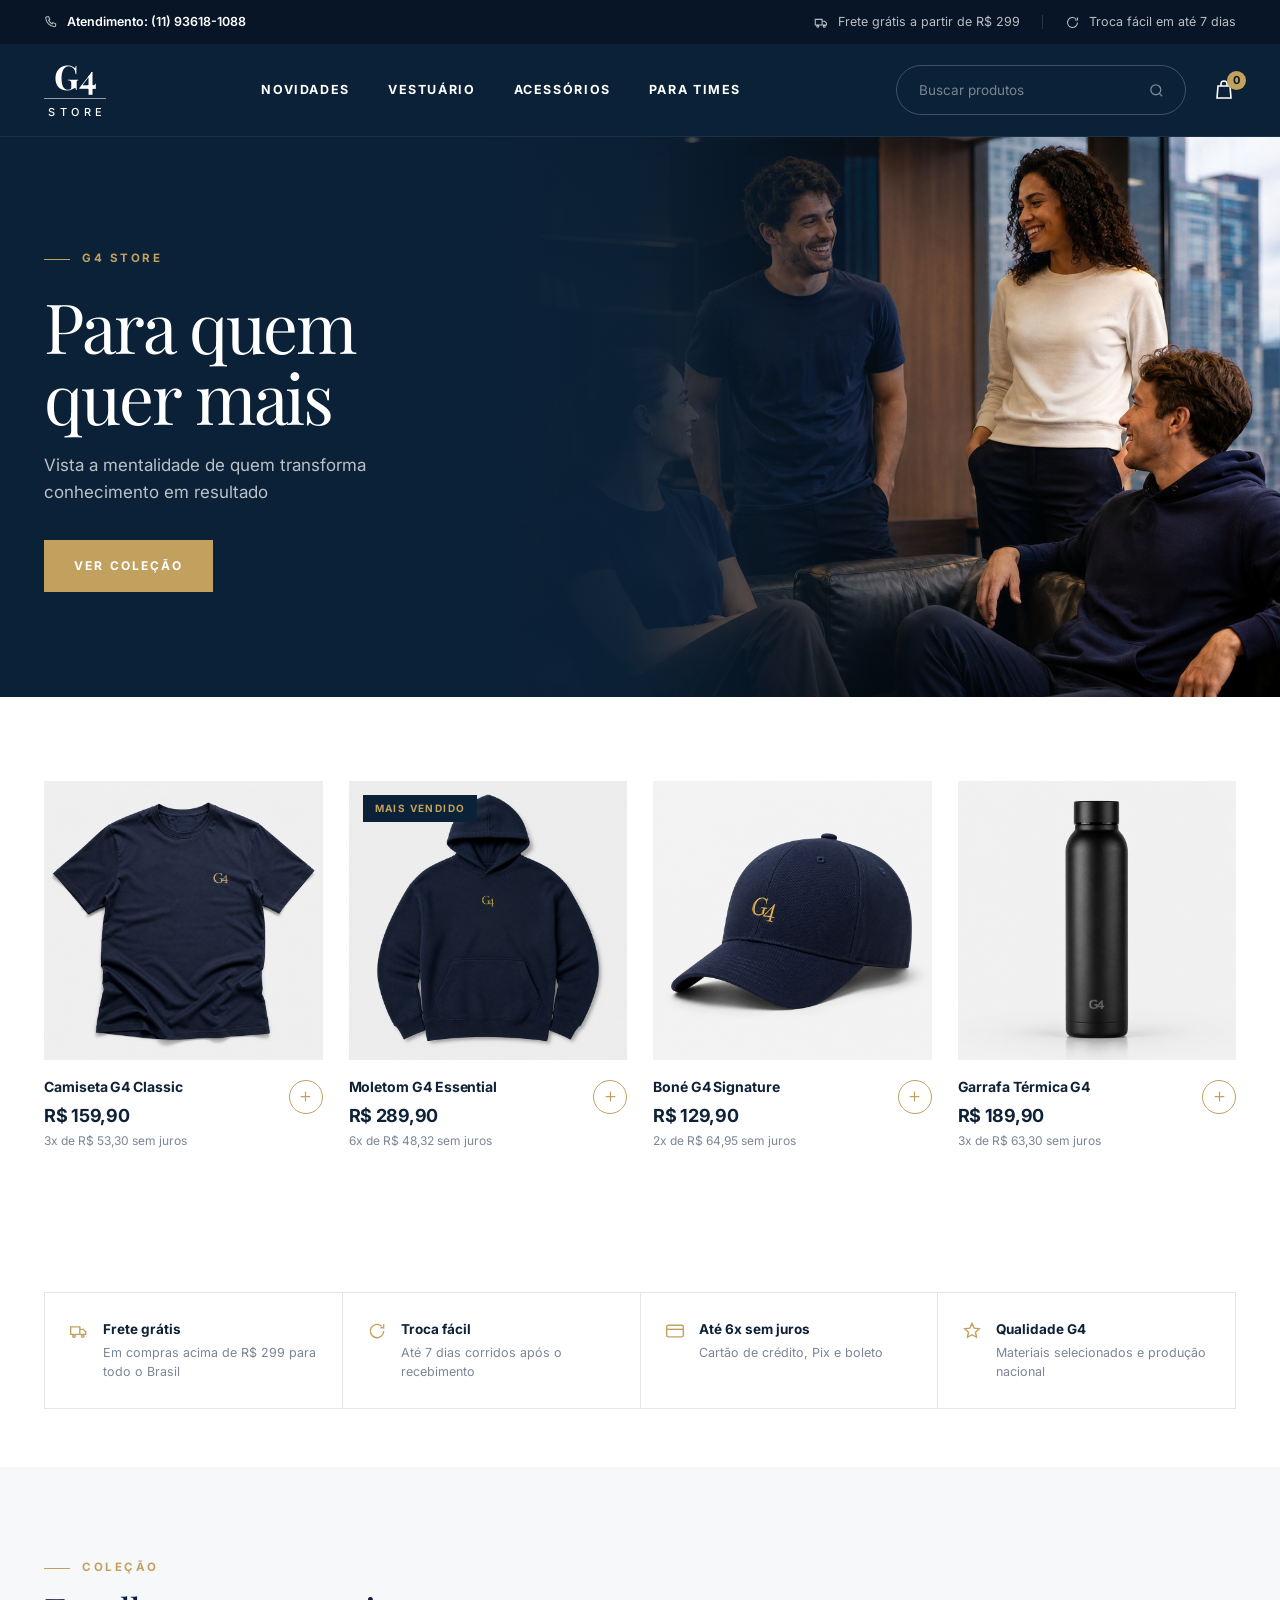
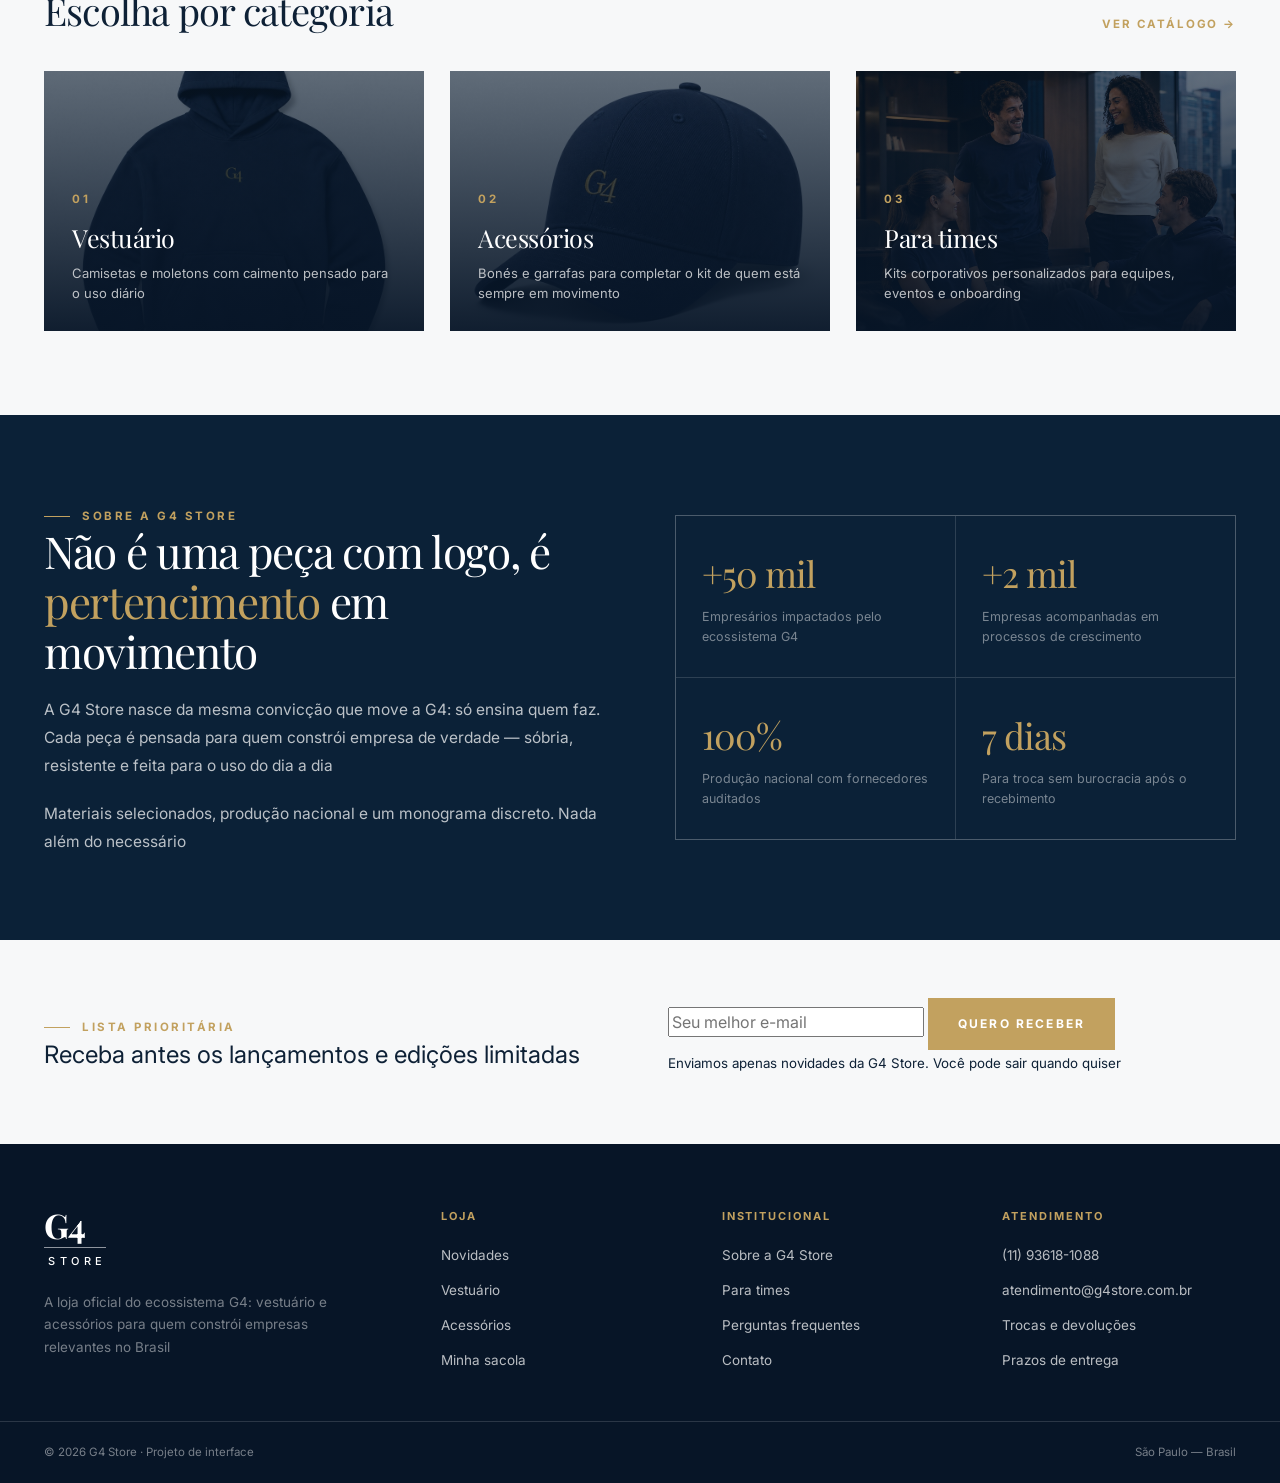
==== commit 66eee4ae: "style: remove pontos finais dos titulos e textos da interface Co-Authored-By: G4 OS <g4os@g4business" ====
--- a/index.html
+++ b/index.html
@@ -76,8 +76,8 @@
     <div class="wrap hero__inner">
       <div class="hero__copy">
         <span class="eyebrow">G4 Store</span>
-        <h1>Para quem<br>quer mais.</h1>
-        <p>Vista a mentalidade de quem transforma conhecimento em resultado.</p>
+        <h1>Para quem<br>quer mais</h1>
+        <p>Vista a mentalidade de quem transforma conhecimento em resultado</p>
         <a class="btn" href="produtos.html">Ver coleção</a>
       </div>
     </div>
@@ -95,19 +95,19 @@
     <div class="perks">
       <div class="perk">
         <svg width="20" height="20" viewBox="0 0 24 24" fill="none" stroke="currentColor" stroke-width="1.7" aria-hidden="true"><path d="M2 7h11v9H2zM13 10h4l3 3v3h-7z"/><circle cx="6" cy="18" r="1.6"/><circle cx="16.5" cy="18" r="1.6"/></svg>
-        <div><strong>Frete grátis</strong><span>Em compras acima de R$ 299 para todo o Brasil.</span></div>
+        <div><strong>Frete grátis</strong><span>Em compras acima de R$ 299 para todo o Brasil</span></div>
       </div>
       <div class="perk">
         <svg width="20" height="20" viewBox="0 0 24 24" fill="none" stroke="currentColor" stroke-width="1.7" aria-hidden="true"><path d="M20 12a8 8 0 1 1-2.3-5.6"/><path d="M20 4v4h-4"/></svg>
-        <div><strong>Troca fácil</strong><span>Até 7 dias corridos após o recebimento.</span></div>
+        <div><strong>Troca fácil</strong><span>Até 7 dias corridos após o recebimento</span></div>
       </div>
       <div class="perk">
         <svg width="20" height="20" viewBox="0 0 24 24" fill="none" stroke="currentColor" stroke-width="1.7" aria-hidden="true"><rect x="2" y="5" width="20" height="14" rx="2"/><path d="M2 10h20"/></svg>
-        <div><strong>Até 6x sem juros</strong><span>Cartão de crédito, Pix e boleto.</span></div>
+        <div><strong>Até 6x sem juros</strong><span>Cartão de crédito, Pix e boleto</span></div>
       </div>
       <div class="perk">
         <svg width="20" height="20" viewBox="0 0 24 24" fill="none" stroke="currentColor" stroke-width="1.7" aria-hidden="true"><path d="M12 3l2.6 5.6 6.1.7-4.5 4.2 1.2 6-5.4-3-5.4 3 1.2-6L3.3 9.3l6.1-.7L12 3Z"/></svg>
-        <div><strong>Qualidade G4</strong><span>Materiais selecionados e produção nacional.</span></div>
+        <div><strong>Qualidade G4</strong><span>Materiais selecionados e produção nacional</span></div>
       </div>
     </div>
   </section>
@@ -118,7 +118,7 @@
       <div class="section-head">
         <div>
           <span class="eyebrow">Coleção</span>
-          <h2>Escolha por categoria.</h2>
+          <h2>Escolha por categoria</h2>
         </div>
         <a class="link-arrow" href="produtos.html">Ver catálogo &rarr;</a>
       </div>
@@ -129,7 +129,7 @@
           <div class="cat__content">
             <span class="eyebrow eyebrow--plain">01</span>
             <h3>Vestuário</h3>
-            <p>Camisetas e moletons com caimento pensado para o uso diário.</p>
+            <p>Camisetas e moletons com caimento pensado para o uso diário</p>
           </div>
         </a>
         <a class="cat reveal" href="produtos.html?q=acessórios">
@@ -137,7 +137,7 @@
           <div class="cat__content">
             <span class="eyebrow eyebrow--plain">02</span>
             <h3>Acessórios</h3>
-            <p>Bonés e garrafas para completar o kit de quem está sempre em movimento.</p>
+            <p>Bonés e garrafas para completar o kit de quem está sempre em movimento</p>
           </div>
         </a>
         <a class="cat reveal" href="sobre.html">
@@ -145,7 +145,7 @@
           <div class="cat__content">
             <span class="eyebrow eyebrow--plain">03</span>
             <h3>Para times</h3>
-            <p>Kits corporativos personalizados para equipes, eventos e onboarding.</p>
+            <p>Kits corporativos personalizados para equipes, eventos e onboarding</p>
           </div>
         </a>
       </div>
@@ -157,9 +157,9 @@
     <div class="wrap manifesto">
       <div>
         <span class="eyebrow">Sobre a G4 Store</span>
-        <h2>Não é uma peça com logo. É <span class="text-gold">pertencimento</span> em movimento.</h2>
-        <p>A G4 Store nasce da mesma convicção que move a G4: só ensina quem faz. Cada peça é pensada para quem constrói empresa de verdade — sóbria, resistente e feita para o uso do dia a dia.</p>
-        <p>Materiais selecionados, produção nacional e um monograma discreto. Nada além do necessário.</p>
+        <h2>Não é uma peça com logo, é <span class="text-gold">pertencimento</span> em movimento</h2>
+        <p>A G4 Store nasce da mesma convicção que move a G4: só ensina quem faz. Cada peça é pensada para quem constrói empresa de verdade — sóbria, resistente e feita para o uso do dia a dia</p>
+        <p>Materiais selecionados, produção nacional e um monograma discreto. Nada além do necessário</p>
       </div>
       <div class="stats reveal">
         <div class="stat"><strong>+50 mil</strong><span>Empresários impactados pelo ecossistema G4</span></div>
@@ -175,14 +175,14 @@
     <div class="wrap newsletter__inner">
       <div>
         <span class="eyebrow">Lista prioritária</span>
-        <h2>Receba antes os lançamentos e edições limitadas.</h2>
+        <h2>Receba antes os lançamentos e edições limitadas</h2>
       </div>
       <div>
         <form data-newsletter>
           <input type="email" placeholder="Seu melhor e-mail" required aria-label="Seu e-mail">
           <button class="btn" type="submit">Quero receber</button>
         </form>
-        <small>Enviamos apenas novidades da G4 Store. Você pode sair quando quiser.</small>
+        <small>Enviamos apenas novidades da G4 Store. Você pode sair quando quiser</small>
         <p class="form-msg" data-newsletter-msg></p>
       </div>
     </div>
@@ -198,7 +198,7 @@
         <span class="logo__mark">G4</span>
         <span class="logo__word">Store</span>
       </a>
-      <p>A loja oficial do ecossistema G4: vestuário e acessórios para quem constrói empresas relevantes no Brasil.</p>
+      <p>A loja oficial do ecossistema G4: vestuário e acessórios para quem constrói empresas relevantes no Brasil</p>
     </div>
     <div>
       <h4>Loja</h4>
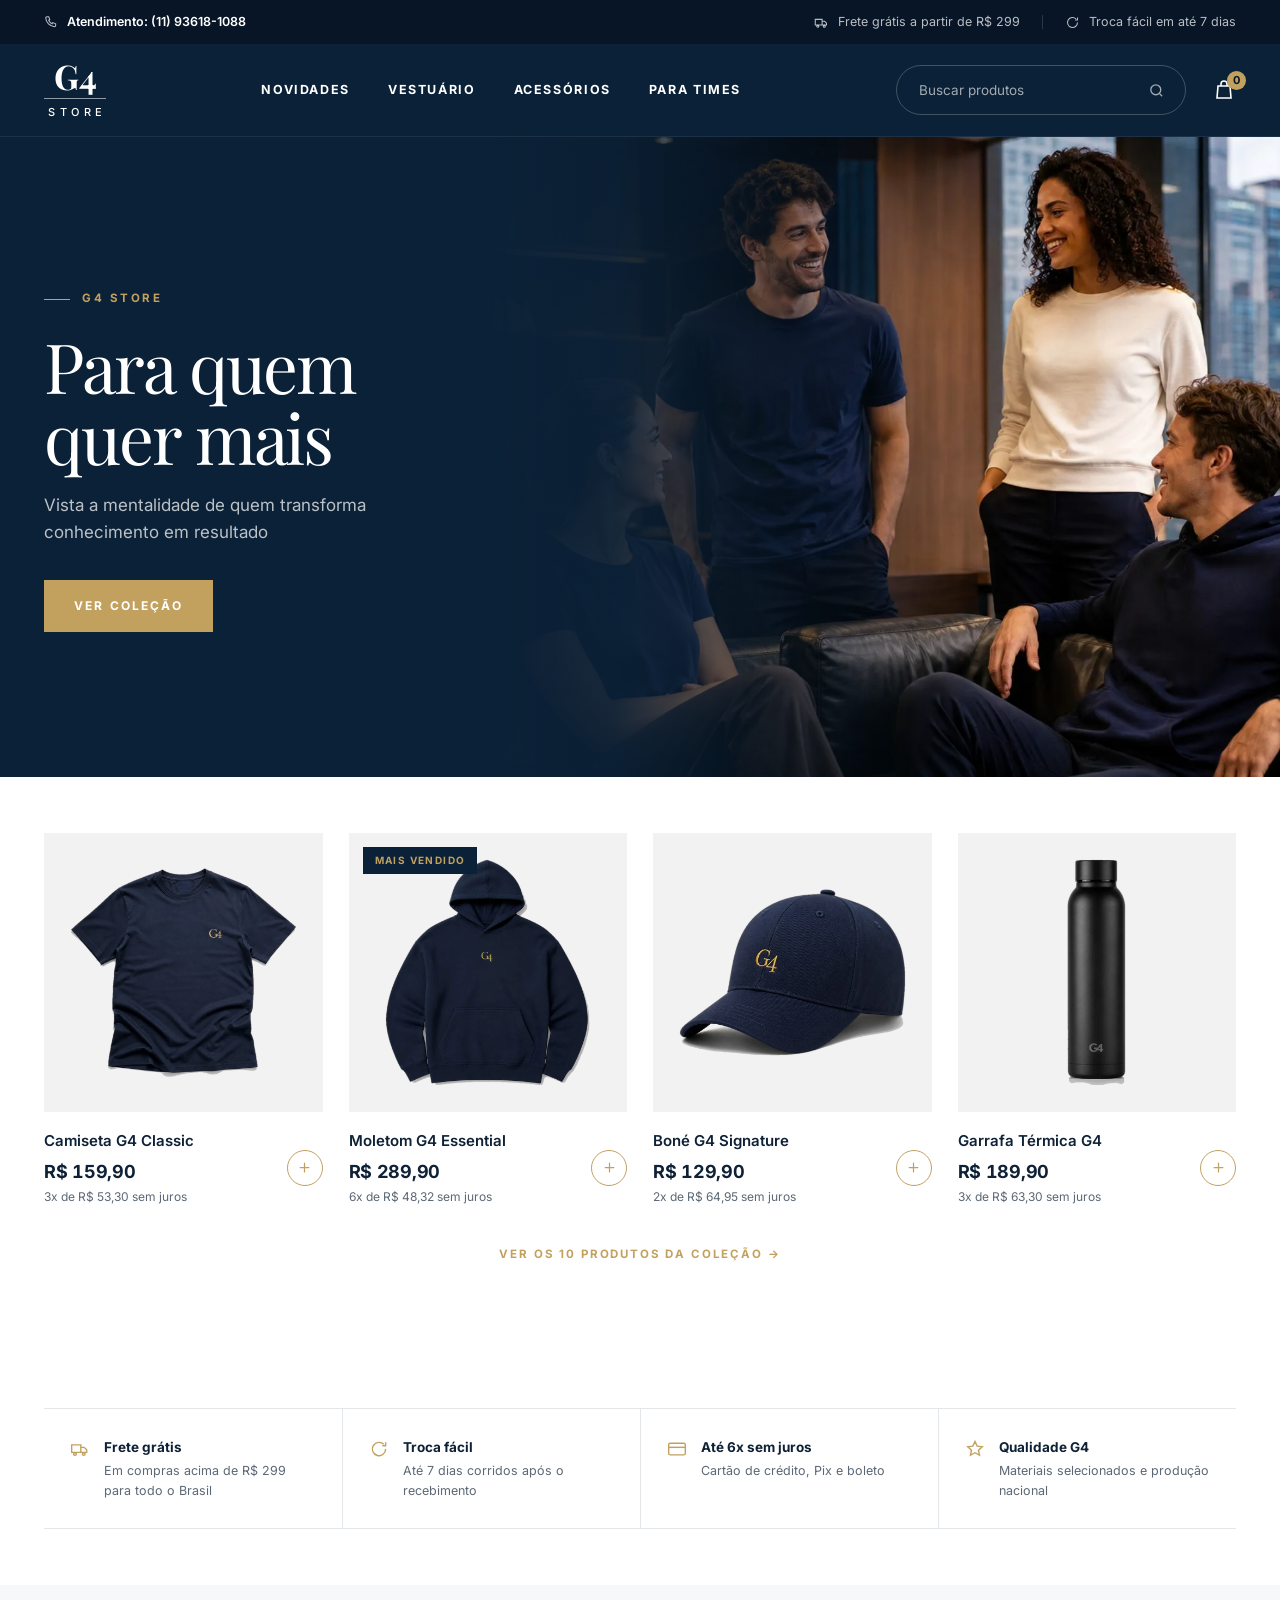
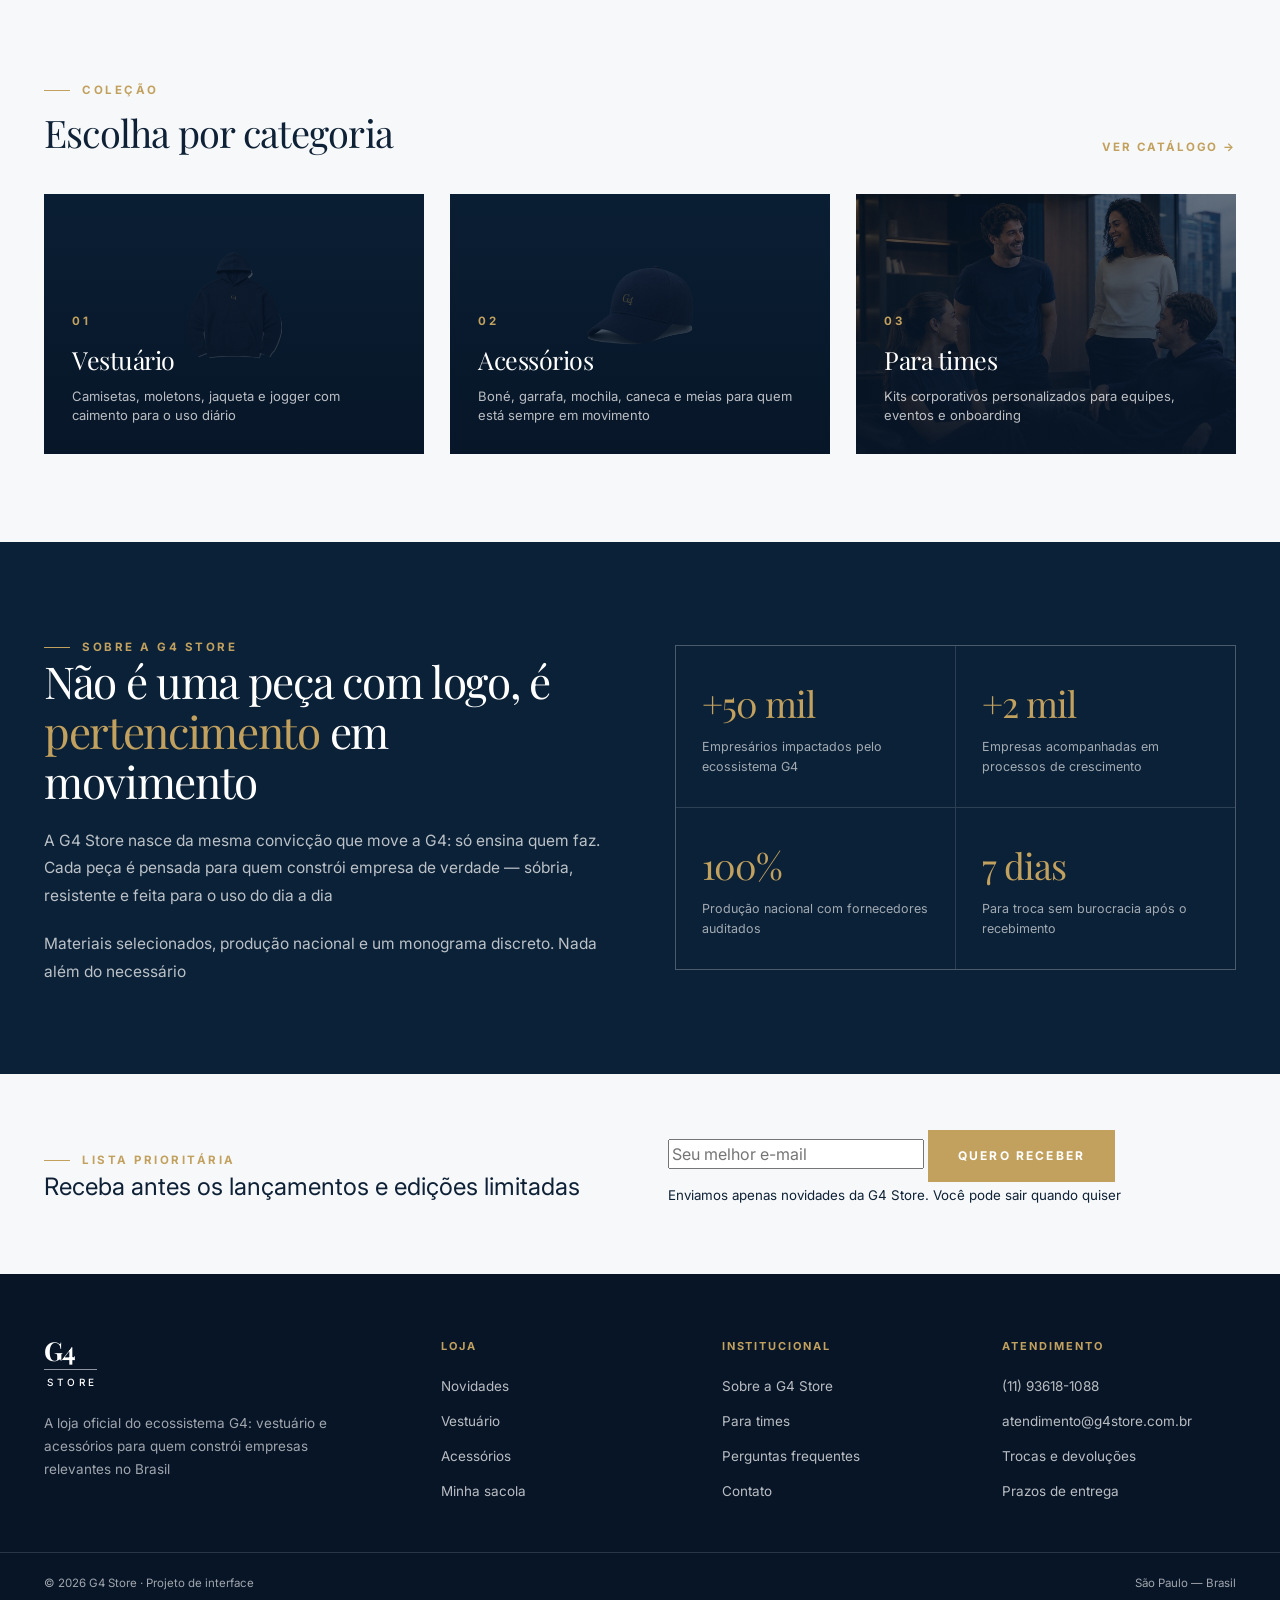
==== commit 8b6a9a4d: "feat: refina design, adiciona animacoes de entrada e amplia catalogo para 10 produtos Design: contra" ====
--- a/index.html
+++ b/index.html
@@ -5,8 +5,17 @@
 <meta name="viewport" content="width=device-width, initial-scale=1">
 <title>G4 Store — Para quem quer mais</title>
 <meta name="description" content="Vista a mentalidade de quem transforma conhecimento em resultado. Vestuário e acessórios oficiais da G4.">
+<meta name="theme-color" content="#0B2137">
+<link rel="icon" type="image/svg+xml" href="assets/img/favicon.svg">
+<meta property="og:type" content="website">
+<meta property="og:site_name" content="G4 Store">
+<meta property="og:title" content="G4 Store — Para quem quer mais">
+<meta property="og:description" content="Vista a mentalidade de quem transforma conhecimento em resultado.">
+<meta property="og:image" content="assets/img/hero-colecao.jpg">
+<meta name="twitter:card" content="summary_large_image">
 <link rel="preconnect" href="https://fonts.googleapis.com">
 <link rel="preconnect" href="https://fonts.gstatic.com" crossorigin>
+<link rel="preload" as="image" href="assets/img/hero-colecao.webp" type="image/webp" fetchpriority="high">
 <link href="https://fonts.googleapis.com/css2?family=Playfair+Display:wght@400;500;600;700&family=Inter:wght@400;500;600;700&display=swap" rel="stylesheet">
 <link rel="stylesheet" href="assets/css/style.css">
 </head>
@@ -56,7 +65,7 @@
 
       <a class="bag" href="carrinho.html" aria-label="Ver sacola">
         <svg width="24" height="24" viewBox="0 0 24 24" fill="none" stroke="currentColor" stroke-width="1.6" aria-hidden="true"><path d="M6 8h12l1 12H5L6 8Z"/><path d="M9 8V6a3 3 0 0 1 6 0v2"/></svg>
-        <span class="bag__count" data-cart-count>0</span>
+        <span class="bag__count" data-cart-count aria-live="polite" aria-atomic="true">0</span>
       </a>
 
       <button class="burger" data-burger type="button" aria-label="Abrir menu" aria-expanded="false">
@@ -71,12 +80,17 @@
   <!-- ============================================================== Hero -->
   <section class="hero">
     <div class="hero__media">
-      <img src="assets/img/hero-colecao.jpg" alt="Time vestindo a coleção G4 Store em ambiente corporativo">
+      <picture>
+        <source type="image/webp" media="(max-width: 900px)" srcset="assets/img/hero-colecao-900.webp">
+        <source type="image/webp" srcset="assets/img/hero-colecao.webp">
+        <source media="(max-width: 900px)" srcset="assets/img/hero-colecao-900.jpg">
+        <img src="assets/img/hero-colecao.jpg" alt="Time vestindo a coleção G4 Store em ambiente corporativo" width="1800" height="1013" fetchpriority="high">
+      </picture>
     </div>
     <div class="wrap hero__inner">
       <div class="hero__copy">
         <span class="eyebrow">G4 Store</span>
-        <h1>Para quem<br>quer mais</h1>
+        <h1>Para quem quer mais</h1>
         <p>Vista a mentalidade de quem transforma conhecimento em resultado</p>
         <a class="btn" href="produtos.html">Ver coleção</a>
       </div>
@@ -84,9 +98,93 @@
   </section>
 
   <!-- =========================================================== Vitrine -->
-  <section class="section">
+  <!-- Renderizada no HTML para funcionar sem JS e ser indexável. -->
+  <section class="section section--showcase">
     <div class="wrap">
-      <div class="product-grid" data-showcase></div>
+      <div class="product-grid" data-showcase data-static="1">
+
+        <article class="card reveal" style="--i:0">
+          <a class="card__media" href="produto.html?slug=camiseta-g4-classic" tabindex="-1" aria-hidden="true">
+            <picture>
+              <source type="image/webp" srcset="assets/img/produto-camiseta.webp">
+              <img src="assets/img/produto-camiseta.png" alt="Camiseta G4 Classic" width="900" height="900" sizes="(max-width: 600px) 92vw, (max-width: 1040px) 44vw, 300px">
+            </picture>
+          </a>
+          <div class="card__body">
+            <div class="card__info">
+              <h3><a href="produto.html?slug=camiseta-g4-classic">Camiseta G4 Classic</a></h3>
+              <div class="price">R$ 159,90</div>
+              <div class="installments">3x de R$ 53,30 sem juros</div>
+            </div>
+            <button class="icon-btn" type="button" data-add="camiseta-g4-classic" aria-label="Adicionar Camiseta G4 Classic à sacola">
+              <svg width="15" height="15" viewBox="0 0 24 24" fill="none" stroke="currentColor" stroke-width="2" stroke-linecap="round" aria-hidden="true"><path d="M12 5v14M5 12h14"/></svg>
+            </button>
+          </div>
+        </article>
+
+        <article class="card reveal" style="--i:1">
+          <a class="card__media" href="produto.html?slug=moletom-g4-essential" tabindex="-1" aria-hidden="true">
+            <span class="card__tag">Mais vendido</span>
+            <picture>
+              <source type="image/webp" srcset="assets/img/produto-moletom.webp">
+              <img src="assets/img/produto-moletom.png" alt="Moletom G4 Essential" width="900" height="900" sizes="(max-width: 600px) 92vw, (max-width: 1040px) 44vw, 300px">
+            </picture>
+          </a>
+          <div class="card__body">
+            <div class="card__info">
+              <h3><a href="produto.html?slug=moletom-g4-essential">Moletom G4 Essential</a></h3>
+              <div class="price">R$ 289,90</div>
+              <div class="installments">6x de R$ 48,32 sem juros</div>
+            </div>
+            <button class="icon-btn" type="button" data-add="moletom-g4-essential" aria-label="Adicionar Moletom G4 Essential à sacola">
+              <svg width="15" height="15" viewBox="0 0 24 24" fill="none" stroke="currentColor" stroke-width="2" stroke-linecap="round" aria-hidden="true"><path d="M12 5v14M5 12h14"/></svg>
+            </button>
+          </div>
+        </article>
+
+        <article class="card reveal" style="--i:2">
+          <a class="card__media" href="produto.html?slug=bone-g4-signature" tabindex="-1" aria-hidden="true">
+            <picture>
+              <source type="image/webp" srcset="assets/img/produto-bone.webp">
+              <img src="assets/img/produto-bone.png" alt="Boné G4 Signature" width="900" height="900" sizes="(max-width: 600px) 92vw, (max-width: 1040px) 44vw, 300px">
+            </picture>
+          </a>
+          <div class="card__body">
+            <div class="card__info">
+              <h3><a href="produto.html?slug=bone-g4-signature">Boné G4 Signature</a></h3>
+              <div class="price">R$ 129,90</div>
+              <div class="installments">2x de R$ 64,95 sem juros</div>
+            </div>
+            <button class="icon-btn" type="button" data-add="bone-g4-signature" aria-label="Adicionar Boné G4 Signature à sacola">
+              <svg width="15" height="15" viewBox="0 0 24 24" fill="none" stroke="currentColor" stroke-width="2" stroke-linecap="round" aria-hidden="true"><path d="M12 5v14M5 12h14"/></svg>
+            </button>
+          </div>
+        </article>
+
+        <article class="card reveal" style="--i:3">
+          <a class="card__media" href="produto.html?slug=garrafa-termica-g4" tabindex="-1" aria-hidden="true">
+            <picture>
+              <source type="image/webp" srcset="assets/img/produto-garrafa.webp">
+              <img src="assets/img/produto-garrafa.png" alt="Garrafa Térmica G4" width="900" height="900" sizes="(max-width: 600px) 92vw, (max-width: 1040px) 44vw, 300px">
+            </picture>
+          </a>
+          <div class="card__body">
+            <div class="card__info">
+              <h3><a href="produto.html?slug=garrafa-termica-g4">Garrafa Térmica G4</a></h3>
+              <div class="price">R$ 189,90</div>
+              <div class="installments">3x de R$ 63,30 sem juros</div>
+            </div>
+            <button class="icon-btn" type="button" data-add="garrafa-termica-g4" aria-label="Adicionar Garrafa Térmica G4 à sacola">
+              <svg width="15" height="15" viewBox="0 0 24 24" fill="none" stroke="currentColor" stroke-width="2" stroke-linecap="round" aria-hidden="true"><path d="M12 5v14M5 12h14"/></svg>
+            </button>
+          </div>
+        </article>
+
+      </div>
+
+      <p style="margin:34px 0 0;text-align:center">
+        <a class="link-arrow" href="produtos.html">Ver os 10 produtos da coleção &rarr;</a>
+      </p>
     </div>
   </section>
 
@@ -124,24 +222,24 @@
       </div>
 
       <div class="cat-grid">
-        <a class="cat reveal" href="produtos.html?q=vestuário">
-          <img src="assets/img/produto-moletom.jpg" alt="">
+        <a class="cat cat--product reveal" href="produtos.html?q=vestuário">
+          <img src="assets/img/produto-moletom.png" alt="" width="900" height="900" loading="lazy">
           <div class="cat__content">
             <span class="eyebrow eyebrow--plain">01</span>
             <h3>Vestuário</h3>
-            <p>Camisetas e moletons com caimento pensado para o uso diário</p>
+            <p>Camisetas, moletons, jaqueta e jogger com caimento para o uso diário</p>
           </div>
         </a>
-        <a class="cat reveal" href="produtos.html?q=acessórios">
-          <img src="assets/img/produto-bone.jpg" alt="">
+        <a class="cat cat--product reveal" href="produtos.html?q=acessórios">
+          <img src="assets/img/produto-bone.png" alt="" width="900" height="900" loading="lazy">
           <div class="cat__content">
             <span class="eyebrow eyebrow--plain">02</span>
             <h3>Acessórios</h3>
-            <p>Bonés e garrafas para completar o kit de quem está sempre em movimento</p>
+            <p>Boné, garrafa, mochila, caneca e meias para quem está sempre em movimento</p>
           </div>
         </a>
         <a class="cat reveal" href="sobre.html">
-          <img src="assets/img/hero-colecao.jpg" alt="">
+          <img src="assets/img/hero-colecao-900.jpg" alt="" width="900" height="506" loading="lazy">
           <div class="cat__content">
             <span class="eyebrow eyebrow--plain">03</span>
             <h3>Para times</h3>
@@ -161,11 +259,11 @@
         <p>A G4 Store nasce da mesma convicção que move a G4: só ensina quem faz. Cada peça é pensada para quem constrói empresa de verdade — sóbria, resistente e feita para o uso do dia a dia</p>
         <p>Materiais selecionados, produção nacional e um monograma discreto. Nada além do necessário</p>
       </div>
-      <div class="stats reveal">
-        <div class="stat"><strong>+50 mil</strong><span>Empresários impactados pelo ecossistema G4</span></div>
-        <div class="stat"><strong>+2 mil</strong><span>Empresas acompanhadas em processos de crescimento</span></div>
-        <div class="stat"><strong>100%</strong><span>Produção nacional com fornecedores auditados</span></div>
-        <div class="stat"><strong>7 dias</strong><span>Para troca sem burocracia após o recebimento</span></div>
+      <div class="stats">
+        <div class="stat reveal"><strong>+50 mil</strong><span>Empresários impactados pelo ecossistema G4</span></div>
+        <div class="stat reveal"><strong>+2 mil</strong><span>Empresas acompanhadas em processos de crescimento</span></div>
+        <div class="stat reveal"><strong>100%</strong><span>Produção nacional com fornecedores auditados</span></div>
+        <div class="stat reveal"><strong>7 dias</strong><span>Para troca sem burocracia após o recebimento</span></div>
       </div>
     </div>
   </section>
--- a/assets/css/style.css
+++ b/assets/css/style.css
@@ -22,14 +22,15 @@
   --surface-alt: #f2f2f3;
   --surface-mist: #f7f8f9;
   --ink: #0e2136;
-  --ink-soft: #4a5766;
-  --muted: #7b8695;
+  --ink-soft: #46525f;
+  --muted: #5c6875;
   --line: #e4e7ea;
+  --line-input: #d6dae0;
 
   /* Sobre navy */
   --on-navy: #ffffff;
   --on-navy-soft: rgba(255, 255, 255, 0.72);
-  --on-navy-faint: rgba(255, 255, 255, 0.45);
+  --on-navy-faint: rgba(255, 255, 255, 0.62);
   --line-navy: rgba(255, 255, 255, 0.14);
 
   /* Tipografia */
@@ -48,6 +49,19 @@
 *::before,
 *::after {
   box-sizing: border-box;
+}
+
+:focus-visible {
+  outline: 2px solid var(--gold);
+  outline-offset: 3px;
+}
+
+.header :focus-visible,
+.topbar :focus-visible,
+.footer :focus-visible,
+.section--navy :focus-visible {
+  outline-color: var(--gold);
+  outline-offset: 4px;
 }
 
 html {
@@ -110,11 +124,17 @@
 }
 
 .section {
-  padding-block: 84px;
+  padding-block: 88px;
 }
 
 .section--tight {
-  padding-block: 58px;
+  padding-block: 56px;
+}
+
+/* Vitrine: aproxima os produtos do hero e mantém respiro embaixo. */
+.section--showcase {
+  padding-top: 56px;
+  padding-bottom: 88px;
 }
 
 .section--mist {
@@ -156,6 +176,13 @@
   justify-content: space-between;
   gap: 36px;
   margin-bottom: 38px;
+}
+
+.section-head__count {
+  display: block;
+  margin-top: 8px;
+  font-size: 12.5px;
+  color: var(--muted);
 }
 
 .section-head h2 {
@@ -204,25 +231,6 @@
   transform: translateY(-2px);
 }
 
-.btn--outline {
-  background: transparent;
-  border: 1px solid var(--gold);
-  color: var(--gold);
-}
-
-.btn--outline:hover {
-  background: var(--gold);
-  color: var(--white);
-}
-
-.btn--navy {
-  background: var(--navy-800);
-}
-
-.btn--navy:hover {
-  background: var(--navy-700);
-}
-
 .btn--block {
   width: 100%;
 }
@@ -403,6 +411,22 @@
   display: inline-flex;
   align-items: center;
   color: var(--white);
+}
+
+@keyframes g4-bag-pulse {
+  0% {
+    transform: scale(1);
+  }
+  40% {
+    transform: scale(1.35);
+  }
+  100% {
+    transform: scale(1);
+  }
+}
+
+.bag__count.is-pulse {
+  animation: g4-bag-pulse 0.45s var(--ease);
 }
 
 .bag__count {
@@ -429,7 +453,7 @@
 /* Busca no catálogo (fundo claro) */
 
 .search--light {
-  border-color: var(--line);
+  border-color: var(--line-input);
   color: var(--muted);
 }
 
@@ -469,9 +493,9 @@
   background: linear-gradient(
     90deg,
     var(--navy-800) 0%,
-    rgba(11, 33, 55, 0.96) 18%,
-    rgba(11, 33, 55, 0.35) 48%,
-    rgba(11, 33, 55, 0) 78%
+    rgba(11, 33, 55, 0.94) 16%,
+    rgba(11, 33, 55, 0.42) 38%,
+    rgba(11, 33, 55, 0) 62%
   );
 }
 
@@ -480,8 +504,8 @@
   z-index: 2;
   display: flex;
   align-items: center;
-  min-height: 560px;
-  padding-block: 84px;
+  min-height: 640px;
+  padding-block: 88px;
 }
 
 .hero__copy {
@@ -490,11 +514,13 @@
 
 .hero h1 {
   margin: 22px 0 20px;
+  max-width: 9ch;
   font-family: var(--serif);
   font-size: clamp(44px, 5.4vw, 76px);
   line-height: 1.03;
   letter-spacing: -0.03em;
   color: var(--white);
+  text-wrap: balance;
 }
 
 .hero p {
@@ -532,14 +558,21 @@
   position: relative;
   display: block;
   aspect-ratio: 1 / 1;
+  padding: 6%;
   overflow: hidden;
   background: var(--surface-alt);
-}
-
+  transition: background 0.4s var(--ease);
+}
+
+.card:hover .card__media {
+  background: #eaeaec;
+}
+
+/* contain garante a mesma escala visual entre peças de tamanhos diferentes */
 .card__media img {
   width: 100%;
   height: 100%;
-  object-fit: cover;
+  object-fit: contain;
   transition: transform 0.6s var(--ease);
 }
 
@@ -562,10 +595,10 @@
 
 .card__body {
   display: flex;
-  align-items: flex-start;
+  align-items: center;
   justify-content: space-between;
   gap: 16px;
-  padding-top: 16px;
+  padding-top: 18px;
 }
 
 .card__info {
@@ -573,17 +606,17 @@
 }
 
 .card h3 {
-  font-size: 14px;
-  font-weight: 700;
-  letter-spacing: -0.005em;
+  font-size: 15px;
+  font-weight: 600;
   color: var(--ink);
 }
 
 .price {
-  margin-top: 5px;
+  margin-top: 6px;
   font-size: 18px;
   font-weight: 700;
   letter-spacing: -0.015em;
+  font-variant-numeric: tabular-nums;
   color: var(--ink);
 }
 
@@ -597,9 +630,8 @@
   flex: none;
   display: grid;
   place-items: center;
-  width: 34px;
-  height: 34px;
-  margin-top: 4px;
+  width: 36px;
+  height: 36px;
   border: 1px solid var(--gold);
   border-radius: 99px;
   color: var(--gold);
@@ -650,22 +682,95 @@
   color: var(--muted);
 }
 
+/* --------------------------------------------------------- Vazio --- */
+
+.empty-state {
+  display: flex;
+  flex-direction: column;
+  align-items: center;
+  gap: 14px;
+  padding: 72px 24px;
+  border: 1px solid var(--line);
+  background: var(--surface-mist);
+  text-align: center;
+}
+
+.empty-state svg {
+  color: var(--gold);
+}
+
+.empty-state h3 {
+  font-family: var(--serif);
+  font-size: 24px;
+  letter-spacing: -0.02em;
+}
+
+.empty-state p {
+  margin: 0;
+  font-size: 14px;
+  color: var(--muted);
+}
+
+.empty-state .btn {
+  margin-top: 10px;
+}
+
+/* ------------------------------------------------------ Skeleton --- */
+
+.skeleton {
+  pointer-events: none;
+}
+
+.skeleton__media {
+  aspect-ratio: 1 / 1;
+  background: var(--surface-alt);
+}
+
+.skeleton__line {
+  height: 12px;
+  margin-top: 14px;
+  background: var(--surface-alt);
+}
+
+.skeleton__line--sm {
+  width: 45%;
+  height: 10px;
+  margin-top: 10px;
+}
+
+.skeleton__media,
+.skeleton__line {
+  animation: g4-pulse 1.5s ease-in-out infinite;
+}
+
+@keyframes g4-pulse {
+  0%,
+  100% {
+    opacity: 1;
+  }
+  50% {
+    opacity: 0.55;
+  }
+}
+
 /* --------------------------------------------------------- Vantagens --- */
 
 .perks {
   display: grid;
   grid-template-columns: repeat(4, 1fr);
-  gap: 1px;
-  background: var(--line);
-  border: 1px solid var(--line);
+  border-block: 1px solid var(--line);
 }
 
 .perk {
   display: flex;
   align-items: flex-start;
   gap: 14px;
-  padding: 26px 24px;
+  padding: 28px 26px;
   background: var(--surface);
+}
+
+.perk + .perk {
+  border-left: 1px solid var(--line);
 }
 
 .perk svg {
@@ -717,6 +822,13 @@
   transition: transform 0.6s var(--ease);
 }
 
+/* cards de categoria que usam recorte de produto em vez de foto de ambiente */
+.cat--product img {
+  object-fit: contain;
+  padding: 14% 20% 24%;
+  opacity: 0.62;
+}
+
 .cat:hover img {
   transform: scale(1.05);
 }
@@ -822,10 +934,12 @@
   gap: 12px;
 }
 
+/* inputs seguem o mesmo formato da busca do header: pill */
 .newsletter input {
   flex: 1;
-  padding: 17px 20px;
-  border: 1px solid var(--line);
+  padding: 17px 24px;
+  border: 1px solid var(--line-input);
+  border-radius: 99px;
   background: var(--white);
   color: var(--ink);
   font-size: 14px;
@@ -855,6 +969,16 @@
   background: var(--navy-900);
   color: var(--on-navy-soft);
   padding-top: 64px;
+}
+
+.footer .logo__mark {
+  font-size: 26px;
+}
+
+.footer .logo__word {
+  font-size: 10px;
+  letter-spacing: 0.34em;
+  text-indent: 0.34em;
 }
 
 .footer__grid {
@@ -931,13 +1055,14 @@
 }
 
 .pdp__media {
+  padding: 5%;
   background: var(--surface-alt);
 }
 
 .pdp__media img {
   width: 100%;
   aspect-ratio: 1 / 1;
-  object-fit: cover;
+  object-fit: contain;
 }
 
 .pdp h1 {
@@ -964,6 +1089,7 @@
   font-size: 34px;
   font-weight: 700;
   letter-spacing: -0.025em;
+  font-variant-numeric: tabular-nums;
   color: var(--ink);
 }
 
@@ -1063,7 +1189,8 @@
 .cart-item img {
   width: 72px;
   height: 72px;
-  object-fit: cover;
+  padding: 5px;
+  object-fit: contain;
   background: var(--surface-alt);
 }
 
@@ -1133,7 +1260,16 @@
   font-size: 26px;
   font-weight: 700;
   letter-spacing: -0.02em;
+  font-variant-numeric: tabular-nums;
   color: var(--ink);
+}
+
+.cart-hint {
+  margin: 0;
+  padding: 10px 12px;
+  background: rgba(194, 161, 95, 0.12);
+  font-size: 12.5px;
+  color: var(--gold-dark);
 }
 
 /* -------------------------------------------------------- Toast --- */
@@ -1147,7 +1283,6 @@
   border-left: 3px solid var(--gold);
   background: var(--navy-800);
   color: var(--white);
-  box-shadow: 0 18px 44px rgba(7, 21, 39, 0.28);
   font-size: 13.5px;
   opacity: 0;
   transform: translateY(14px);
@@ -1164,13 +1299,140 @@
 
 .reveal {
   opacity: 0;
-  transform: translateY(16px);
-  transition: opacity 0.65s var(--ease), transform 0.65s var(--ease);
+  transform: translateY(18px);
+  transition: opacity 0.7s var(--ease), transform 0.7s var(--ease);
+  transition-delay: calc(var(--i, 0) * 80ms);
 }
 
 .reveal.is-visible {
   opacity: 1;
   transform: none;
+}
+
+/* ------------------------------------------------------ Animações --- */
+
+@keyframes g4-fade-up {
+  from {
+    opacity: 0;
+    transform: translateY(22px);
+  }
+  to {
+    opacity: 1;
+    transform: none;
+  }
+}
+
+@keyframes g4-fade-down {
+  from {
+    opacity: 0;
+    transform: translateY(-14px);
+  }
+  to {
+    opacity: 1;
+    transform: none;
+  }
+}
+
+@keyframes g4-hero-zoom {
+  from {
+    opacity: 0;
+    transform: scale(1.09);
+  }
+  to {
+    opacity: 1;
+    transform: scale(1);
+  }
+}
+
+@keyframes g4-rule {
+  from {
+    transform: scaleX(0);
+  }
+  to {
+    transform: scaleX(1);
+  }
+}
+
+@media (prefers-reduced-motion: no-preference) {
+  /* Cabeçalho entra de cima */
+  .topbar {
+    animation: g4-fade-down 0.55s var(--ease) both;
+  }
+
+  .header {
+    animation: g4-fade-down 0.55s var(--ease) 0.08s both;
+  }
+
+  /* Foto do hero com leve aproximação */
+  .hero__media img {
+    animation: g4-hero-zoom 1.5s var(--ease) both;
+  }
+
+  /* Texto do hero em cascata */
+  .hero__copy > * {
+    animation: g4-fade-up 0.85s var(--ease) both;
+  }
+
+  .hero__copy > .eyebrow {
+    animation-delay: 0.18s;
+  }
+
+  .hero__copy > h1 {
+    animation-delay: 0.3s;
+  }
+
+  .hero__copy > p {
+    animation-delay: 0.44s;
+  }
+
+  .hero__copy > .btn {
+    animation-delay: 0.58s;
+  }
+
+  .hero__copy > .eyebrow::before {
+    animation: g4-rule 0.7s var(--ease) 0.34s both;
+    transform-origin: left center;
+  }
+
+  /* Blocos internos das páginas sem hero */
+  .breadcrumb,
+  .section-head,
+  .filters,
+  .pdp {
+    animation: g4-fade-up 0.7s var(--ease) both;
+  }
+
+  .section-head {
+    animation-delay: 0.06s;
+  }
+
+  .filters {
+    animation-delay: 0.12s;
+  }
+
+  .pdp {
+    animation-delay: 0.1s;
+  }
+
+  /* Fotos aparecem quando terminam de carregar */
+  .js .card__media img,
+  .js .pdp__media img {
+    opacity: 0;
+    transition: opacity 0.7s var(--ease), transform 0.6s var(--ease);
+  }
+
+  .js .card__media img.is-loaded,
+  .js .pdp__media img.is-loaded {
+    opacity: 1;
+  }
+}
+
+@media (prefers-reduced-motion: reduce) {
+  .reveal {
+    opacity: 1;
+    transform: none;
+    transition: none;
+  }
 }
 
 /* ------------------------------------------------------ Responsivo --- */
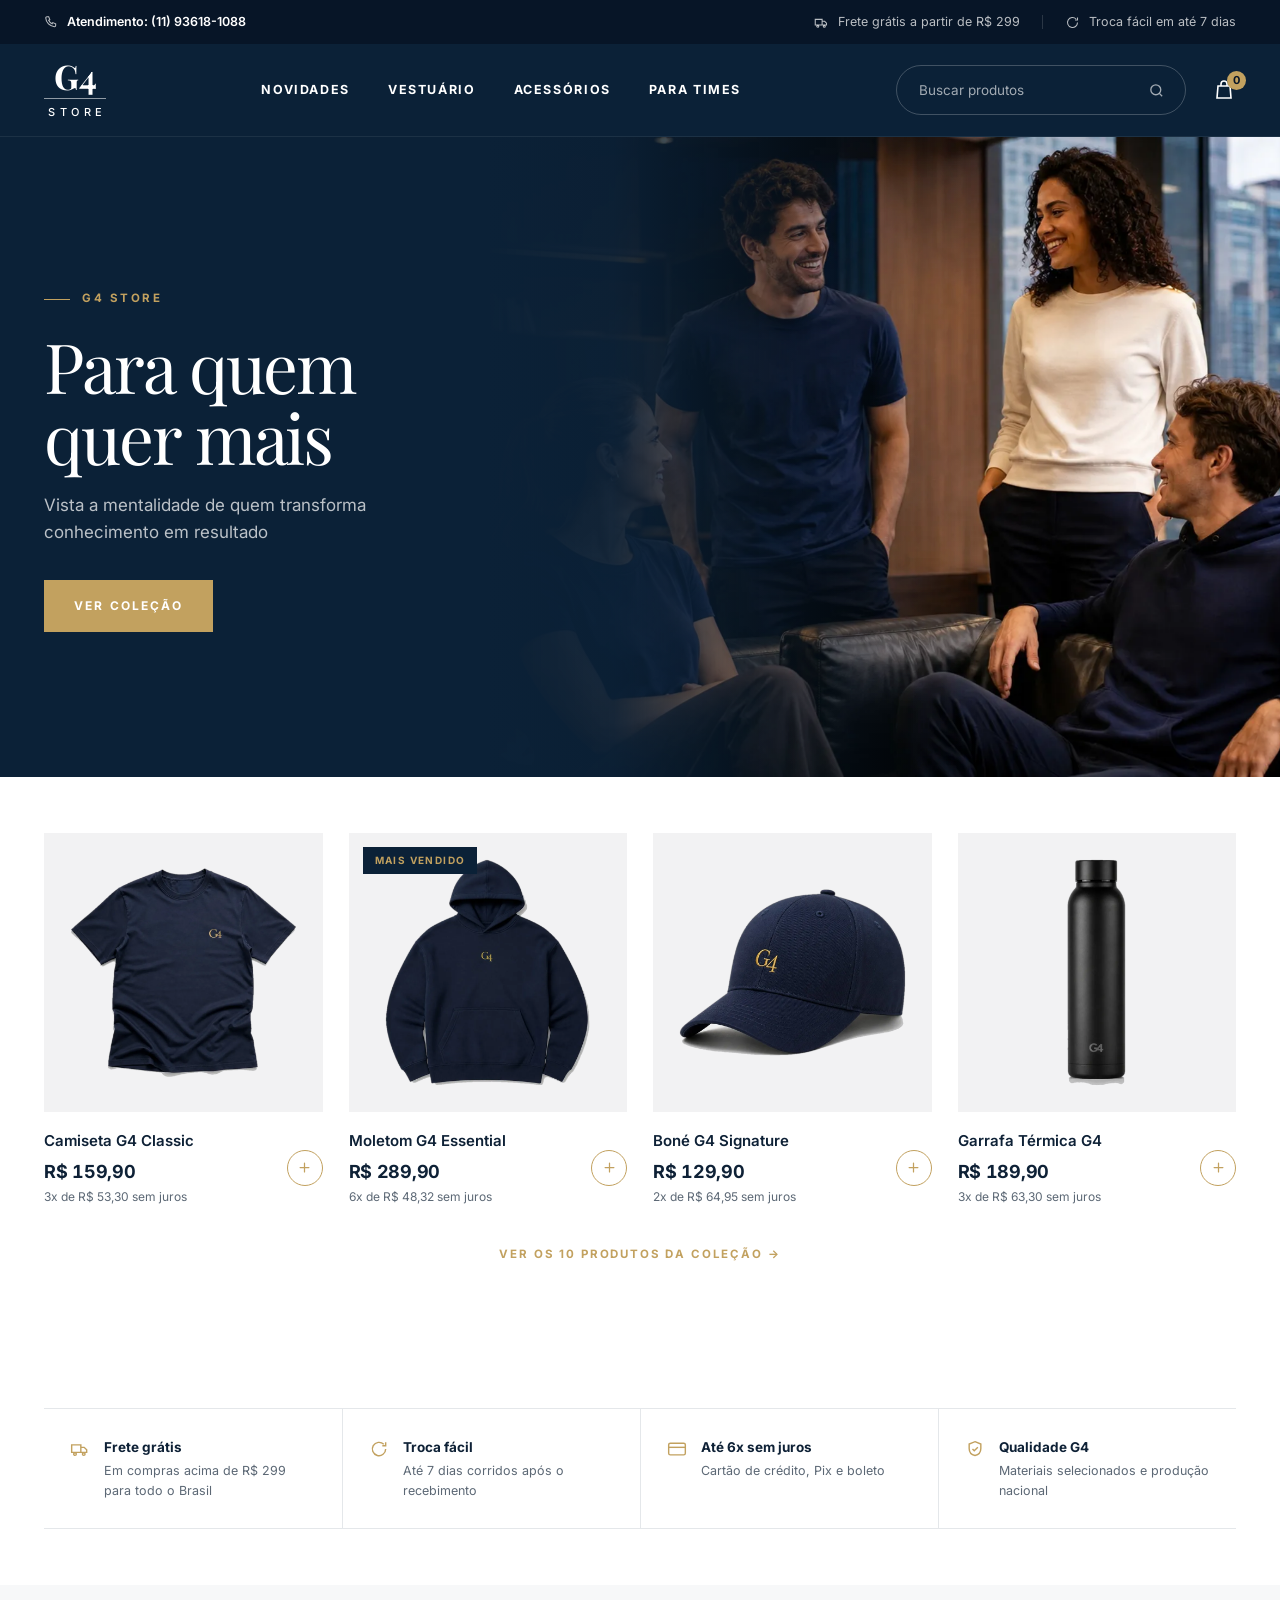
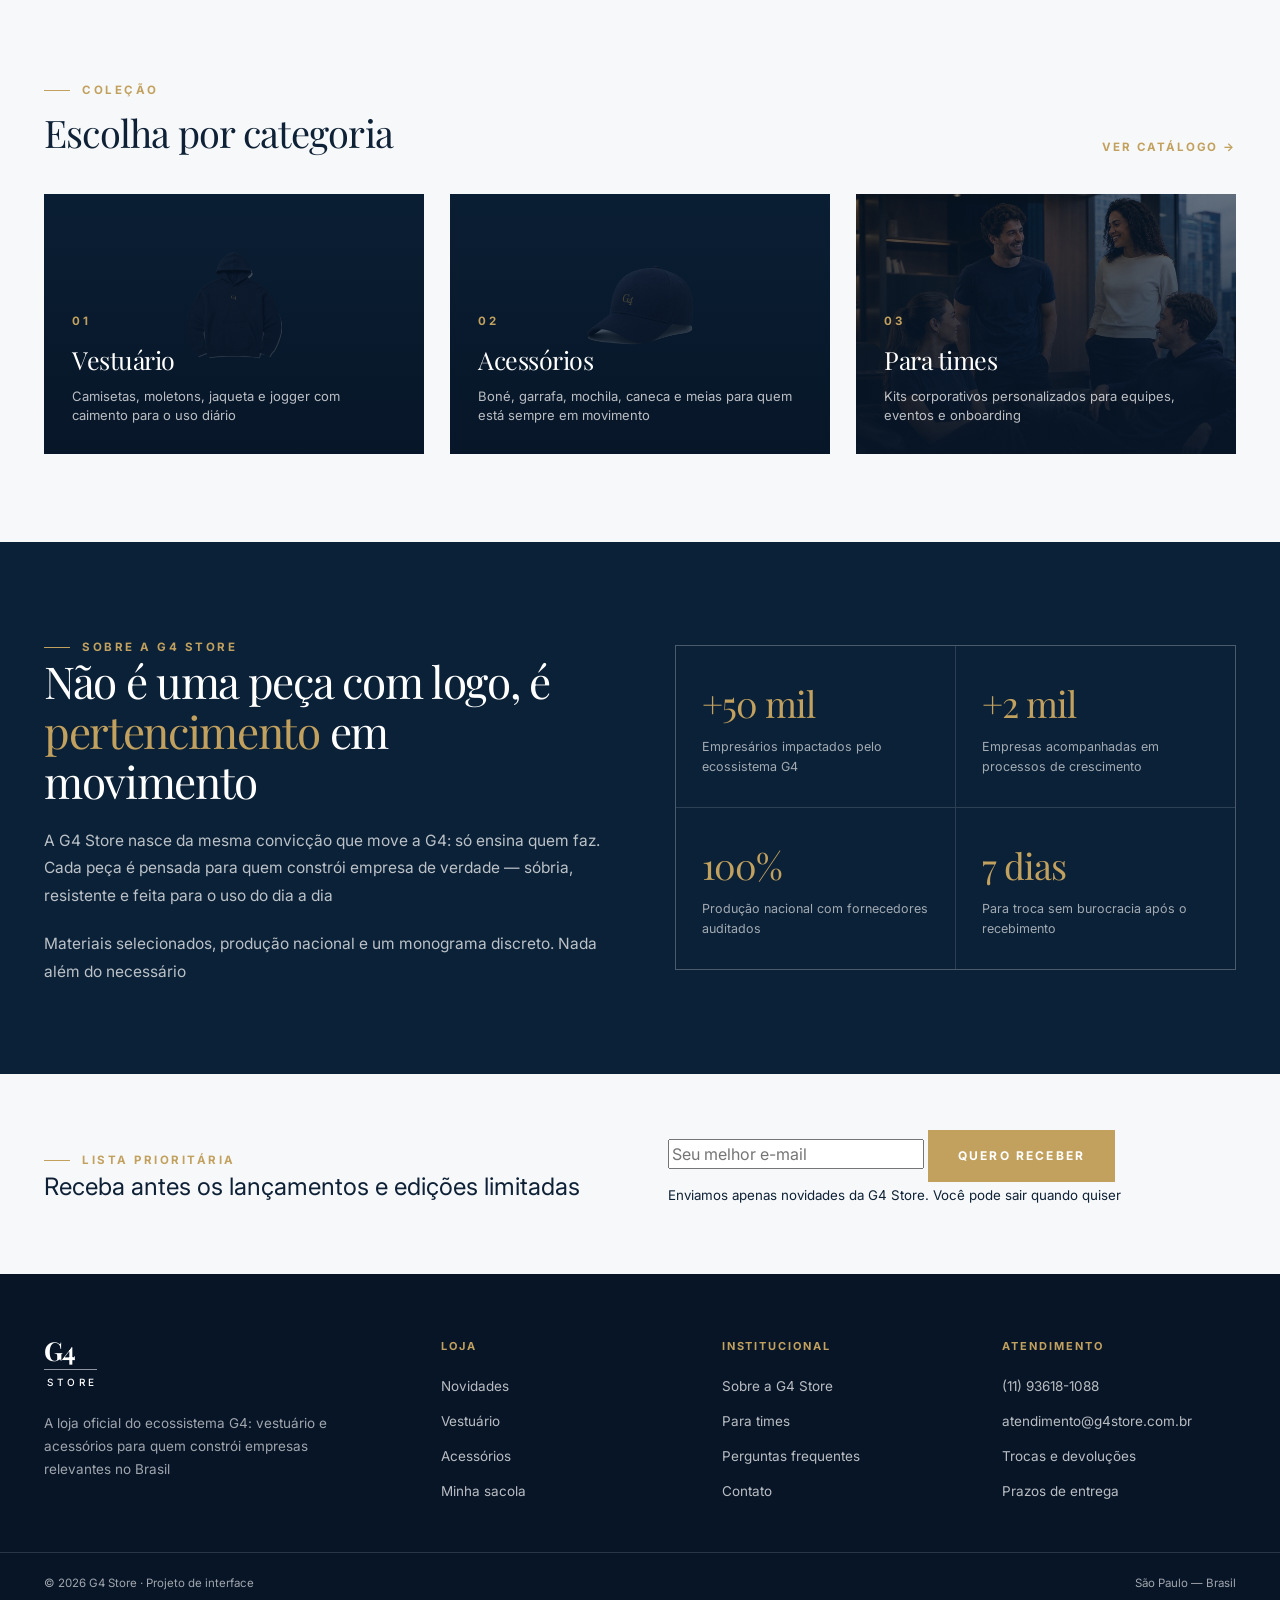
==== commit 7316c9db: "style: troca icone de estrela por escudo em Qualidade e medalha em Reconhecimento Co-Authored-By: G4" ====
--- a/index.html
+++ b/index.html
@@ -204,7 +204,7 @@
         <div><strong>Até 6x sem juros</strong><span>Cartão de crédito, Pix e boleto</span></div>
       </div>
       <div class="perk">
-        <svg width="20" height="20" viewBox="0 0 24 24" fill="none" stroke="currentColor" stroke-width="1.7" aria-hidden="true"><path d="M12 3l2.6 5.6 6.1.7-4.5 4.2 1.2 6-5.4-3-5.4 3 1.2-6L3.3 9.3l6.1-.7L12 3Z"/></svg>
+        <svg width="20" height="20" viewBox="0 0 24 24" fill="none" stroke="currentColor" stroke-width="1.7" aria-hidden="true"><path d="M12 3.2 19 6v5.4c0 4.1-2.8 7.5-7 8.4-4.2-.9-7-4.3-7-8.4V6l7-2.8Z"/><path d="m9 12 2.1 2.1L15.4 10"/></svg>
         <div><strong>Qualidade G4</strong><span>Materiais selecionados e produção nacional</span></div>
       </div>
     </div>
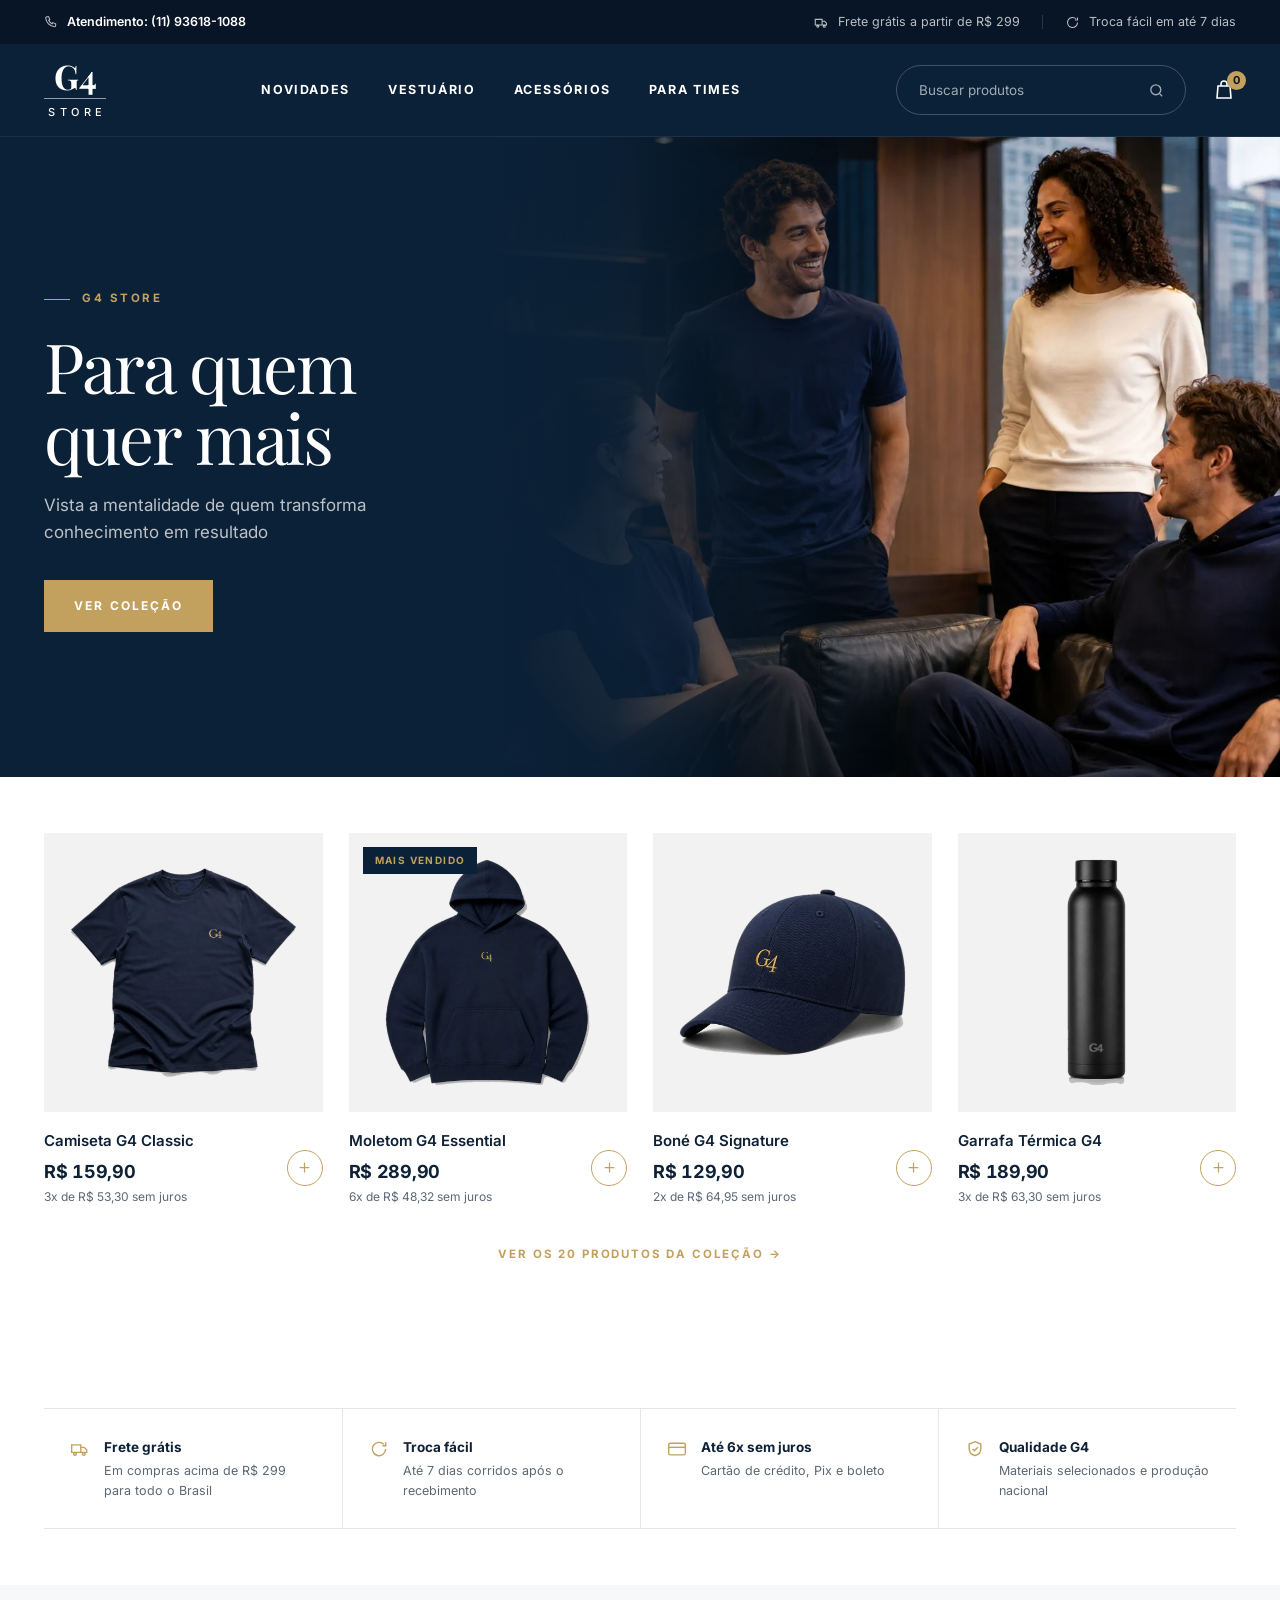
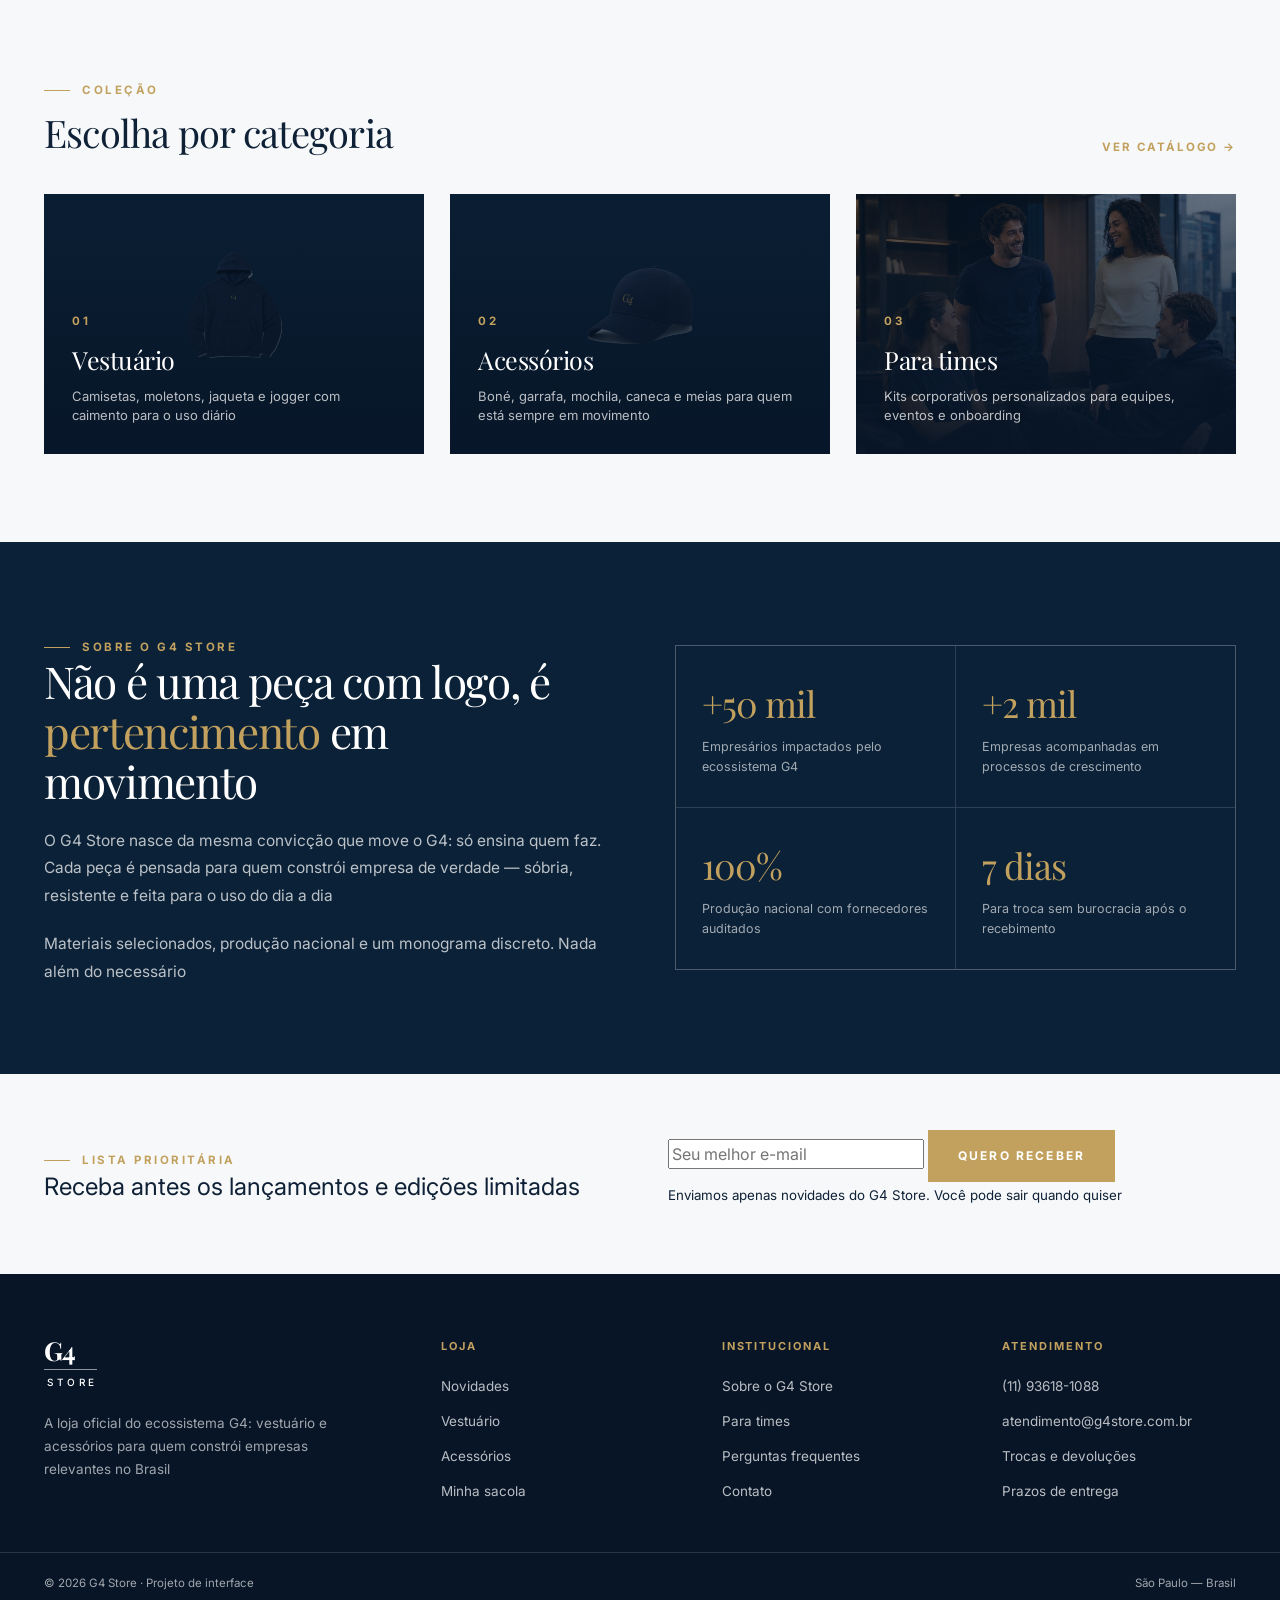
==== commit 8511d93f: "feat: amplia catalogo para 20 produtos, corrige carrinho no mobile e genero de G4 Carrinho: tabela s" ====
--- a/index.html
+++ b/index.html
@@ -4,7 +4,7 @@
 <meta charset="utf-8">
 <meta name="viewport" content="width=device-width, initial-scale=1">
 <title>G4 Store — Para quem quer mais</title>
-<meta name="description" content="Vista a mentalidade de quem transforma conhecimento em resultado. Vestuário e acessórios oficiais da G4.">
+<meta name="description" content="Vista a mentalidade de quem transforma conhecimento em resultado. Vestuário e acessórios oficiais do G4.">
 <meta name="theme-color" content="#0B2137">
 <link rel="icon" type="image/svg+xml" href="assets/img/favicon.svg">
 <meta property="og:type" content="website">
@@ -183,7 +183,7 @@
       </div>
 
       <p style="margin:34px 0 0;text-align:center">
-        <a class="link-arrow" href="produtos.html">Ver os 10 produtos da coleção &rarr;</a>
+        <a class="link-arrow" href="produtos.html">Ver os 20 produtos da coleção &rarr;</a>
       </p>
     </div>
   </section>
@@ -254,9 +254,9 @@
   <section class="section section--navy">
     <div class="wrap manifesto">
       <div>
-        <span class="eyebrow">Sobre a G4 Store</span>
+        <span class="eyebrow">Sobre o G4 Store</span>
         <h2>Não é uma peça com logo, é <span class="text-gold">pertencimento</span> em movimento</h2>
-        <p>A G4 Store nasce da mesma convicção que move a G4: só ensina quem faz. Cada peça é pensada para quem constrói empresa de verdade — sóbria, resistente e feita para o uso do dia a dia</p>
+        <p>O G4 Store nasce da mesma convicção que move o G4: só ensina quem faz. Cada peça é pensada para quem constrói empresa de verdade — sóbria, resistente e feita para o uso do dia a dia</p>
         <p>Materiais selecionados, produção nacional e um monograma discreto. Nada além do necessário</p>
       </div>
       <div class="stats">
@@ -280,7 +280,7 @@
           <input type="email" placeholder="Seu melhor e-mail" required aria-label="Seu e-mail">
           <button class="btn" type="submit">Quero receber</button>
         </form>
-        <small>Enviamos apenas novidades da G4 Store. Você pode sair quando quiser</small>
+        <small>Enviamos apenas novidades do G4 Store. Você pode sair quando quiser</small>
         <p class="form-msg" data-newsletter-msg></p>
       </div>
     </div>
@@ -310,7 +310,7 @@
     <div>
       <h4>Institucional</h4>
       <ul>
-        <li><a href="sobre.html">Sobre a G4 Store</a></li>
+        <li><a href="sobre.html">Sobre o G4 Store</a></li>
         <li><a href="sobre.html#times">Para times</a></li>
         <li><a href="sobre.html#faq">Perguntas frequentes</a></li>
         <li><a href="sobre.html#contato">Contato</a></li>
--- a/assets/css/style.css
+++ b/assets/css/style.css
@@ -1157,77 +1157,100 @@
 
 /* ------------------------------------------------------- Carrinho --- */
 
-.cart-table {
-  width: 100%;
-  border-collapse: collapse;
-}
-
-.cart-table th {
-  padding-bottom: 14px;
-  border-bottom: 1px solid var(--line);
-  text-align: left;
-  font-size: 11px;
-  font-weight: 700;
-  letter-spacing: 0.14em;
-  text-transform: uppercase;
-  color: var(--muted);
-}
-
-.cart-table td {
+.cart-list {
+  border-top: 1px solid var(--line);
+}
+
+.cart-row {
+  display: grid;
+  grid-template-columns: 84px minmax(0, 1fr) auto 120px 40px;
+  grid-template-areas: "img info qty total remove";
+  align-items: center;
+  gap: 20px;
   padding-block: 18px;
   border-bottom: 1px solid var(--line);
-  vertical-align: middle;
-  font-size: 14px;
-}
-
-.cart-item {
-  display: flex;
-  align-items: center;
-  gap: 16px;
-}
-
-.cart-item img {
-  width: 72px;
-  height: 72px;
-  padding: 5px;
+}
+
+.cart-row__img {
+  grid-area: img;
+  width: 84px;
+  height: 84px;
+  padding: 6px;
   object-fit: contain;
   background: var(--surface-alt);
 }
 
-.cart-item strong {
-  font-size: 14px;
-}
-
-.cart-item span {
+.cart-row__info {
+  grid-area: info;
+  min-width: 0;
+}
+
+.cart-row__info strong {
+  display: block;
+  font-size: 14.5px;
+  line-height: 1.35;
+}
+
+.cart-row__meta,
+.cart-row__unit {
+  display: block;
+  margin-top: 3px;
   font-size: 12.5px;
   color: var(--muted);
 }
 
+/* o preco unitario aparece so no mobile, onde nao existe cabecalho de tabela */
+.cart-row__unit {
+  display: none;
+}
+
+.cart-row__qty {
+  grid-area: qty;
+}
+
+.cart-row__total {
+  grid-area: total;
+  text-align: right;
+  font-size: 16px;
+  font-weight: 700;
+  font-variant-numeric: tabular-nums;
+  color: var(--ink);
+}
+
+.cart-row__remove {
+  grid-area: remove;
+  display: grid;
+  place-items: center;
+  width: 36px;
+  height: 36px;
+  margin-left: auto;
+  border-radius: 99px;
+  color: var(--muted);
+  transition: background 0.2s var(--ease), color 0.2s var(--ease);
+}
+
+.cart-row__remove:hover {
+  background: var(--surface-alt);
+  color: var(--ink);
+}
+
 .qty {
   display: inline-flex;
   align-items: center;
-  border: 1px solid var(--line);
+  border: 1px solid var(--line-input);
 }
 
 .qty button {
-  width: 34px;
-  height: 36px;
+  width: 36px;
+  height: 38px;
   color: var(--gold-dark);
 }
 
-.qty span {
+.qty > span {
   width: 34px;
   text-align: center;
   font-size: 14px;
-}
-
-.cart-remove {
-  font-size: 12px;
-  color: var(--muted);
-}
-
-.cart-remove:hover {
-  color: var(--ink);
+  font-variant-numeric: tabular-nums;
 }
 
 .cart-summary {
@@ -1555,6 +1578,60 @@
   }
 }
 
+/* --------------------------------------------- Carrinho no mobile --- */
+
+@media (max-width: 760px) {
+  .cart-row {
+    grid-template-columns: 84px minmax(0, 1fr) auto;
+    grid-template-areas:
+      "img info remove"
+      "img qty total";
+    align-items: start;
+    gap: 12px 16px;
+    padding-block: 20px;
+  }
+
+  .cart-row__unit {
+    display: block;
+  }
+
+  .cart-row__qty,
+  .cart-row__total {
+    align-self: center;
+  }
+
+  .cart-row__total {
+    font-size: 15px;
+  }
+
+  /* alvos de toque mais confortaveis */
+  .qty button {
+    width: 42px;
+    height: 42px;
+  }
+
+  .cart-row__remove {
+    width: 40px;
+    height: 40px;
+  }
+
+  .icon-btn {
+    width: 42px;
+    height: 42px;
+  }
+}
+
+@media (max-width: 420px) {
+  .cart-row {
+    grid-template-columns: 68px minmax(0, 1fr) auto;
+  }
+
+  .cart-row__img {
+    width: 68px;
+    height: 68px;
+  }
+}
+
 @media (max-width: 600px) {
   :root {
     --gutter: 18px;
@@ -1587,10 +1664,6 @@
     grid-template-columns: 1fr;
   }
 
-  .cart-table thead {
-    display: none;
-  }
-
   .cart-summary {
     max-width: none;
   }
